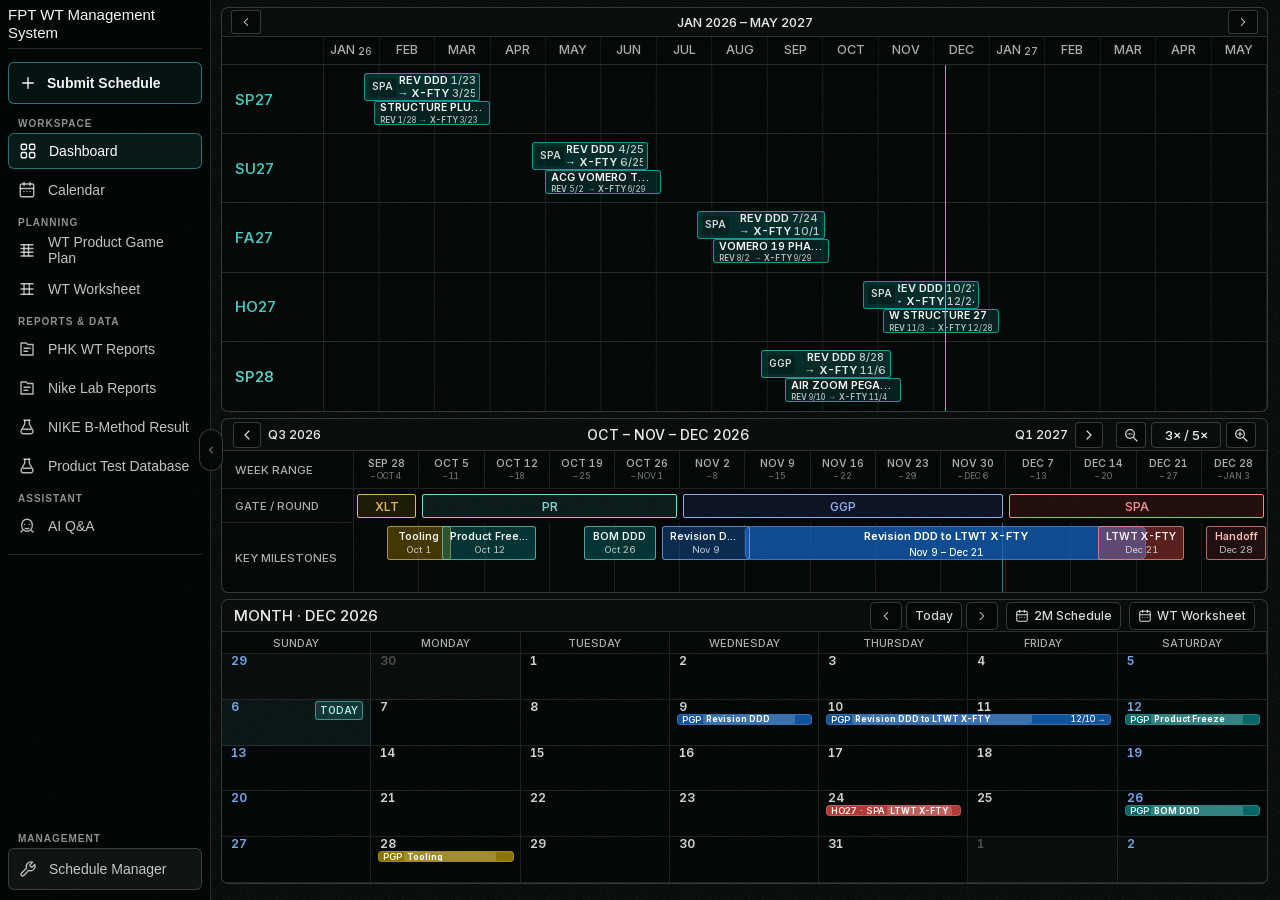
==== index.html @ 63879694 "Show model names in macro actual bars" ====
<!doctype html>
<html lang="en">
<head>
  <meta charset="utf-8">
  <meta name="viewport" content="width=device-width, initial-scale=1">
  <title>FPT WT Management System</title>
  <link rel="icon" href="data:,">
  <link rel="stylesheet" href="./wt-system.css?v=202607162345">
</head>
<body>
  <div
    id="wt-system-root"
    data-wt-system
    data-wt-standalone="true"
    data-wt-year="2026"
    data-wt-backend-mode="local"
    data-wt-ai-endpoint=""
    data-wt-copilot-url="https://taekwangcom.sharepoint.com/sites/T2RLDesignTest20260420/_layouts/15/chat.aspx?app=SharePointPages"
    data-wt-agent-source-path="/sites/T2RL2/SiteAssets/T2RL Data Agent Source.md"
    data-wt-tcms-events-url="./tcms-wt-events.json"
    data-wt-tcms-refresh-ms="60000"
  ></div>
  <script defer src="./wt-system.js?v=202607162345"></script>
</body>
</html>
---- wt-system.css ----
@font-face {
  font-family: "Helvetica Now Text";
  src:
    local("Helvetica Now Text"),
    local("HelveticaNowText");
  font-weight: 100 900;
  font-style: normal;
  font-display: swap;
}

@font-face {
  font-family: "T2RL Inter";
  src: url("./fonts/t2rl-inter-latin-100-900-normal.woff2") format("woff2");
  font-style: normal;
  font-weight: 100 900;
  font-display: swap;
}

/* Schedule command board: supplied 1672 x 941 visual reference */
@font-face {
  font-family: "Inter WT";
  src: url("./fonts/inter-variable.woff2") format("woff2");
  font-weight: 100 900;
  font-style: normal;
  font-display: swap;
}

.wt-app.is-dashboard {
  --wt-sidebar-width: clamp(208px, 16.5vw, 232px);
  grid-template-columns: var(--wt-sidebar-width) minmax(0, 1fr);
  background: #f7f8f8;
  font-family: "Inter WT", Inter, "Arimo WT", Arial, sans-serif;
}

.wt-app.is-dashboard.is-sidebar-collapsed {
  grid-template-columns: 0 minmax(0, 1fr);
}

.wt-app.is-dashboard .wt-main,
.wt-app.is-dashboard .wt-workspace {
  min-width: 0;
  min-height: 0;
  height: 100%;
  background: #f7f8f8;
  overflow: hidden;
}

.wt-command-sidebar {
  width: 244px;
  max-width: 244px;
  height: 100%;
  min-height: 0;
  display: grid;
  grid-template-rows: 62px minmax(0, 1fr) 54px;
  gap: 0;
  padding: 0 7px;
  border: 0;
  border-right: 1px solid #123f48;
  background: #003b46;
  color: #f7ffff;
  overflow: hidden;
}

.wt-command-brand {
  display: grid;
  grid-template-columns: 40px minmax(0, 1fr) 27px;
  gap: 9px;
  align-items: center;
  min-width: 0;
  padding: 8px 2px 7px 6px;
}

.wt-command-brand-mark {
  width: 38px;
  height: 40px;
  display: grid;
  place-items: center;
  border: 2px solid #eafafa;
  border-radius: 2px;
  color: #ffffff;
  font-size: 18px;
  font-weight: 700;
  line-height: 1;
}

.wt-command-brand-copy {
  min-width: 0;
  display: grid;
  gap: 4px;
}

.wt-command-brand-copy b {
  color: #ffffff;
  font-size: 15px;
  font-weight: 750;
  line-height: 1;
  white-space: nowrap;
}

.wt-command-brand-copy small {
  color: #f0fbfc;
  font-size: 10px;
  font-weight: 600;
  line-height: 1;
  white-space: nowrap;
}

.wt-command-brand button,
.wt-command-collapse,
.wt-command-nav button {
  border: 0;
  background: transparent;
  color: inherit;
}

.wt-command-brand button {
  width: 27px;
  height: 38px;
  display: grid;
  place-items: center;
  padding: 0;
}

.wt-command-brand button .wt-icon {
  width: 21px;
  height: 21px;
}

.wt-command-nav {
  min-height: 0;
  display: grid;
  align-content: start;
  gap: 3px;
  padding-top: 6px;
  overflow: hidden;
}

.wt-command-dashboard-link {
  height: 27px;
  display: grid;
  grid-template-columns: 22px 1fr;
  gap: 8px;
  align-items: center;
  padding: 0 13px;
  border-radius: 3px;
  text-align: left;
  font-size: 12px;
  font-weight: 650;
}

.wt-command-dashboard-link.active {
  background: #087d81;
  color: #ffffff;
}

.wt-command-dashboard-link .wt-icon {
  width: 19px;
  height: 19px;
}

.wt-command-nav-group {
  display: grid;
  gap: 1px;
}

.wt-command-nav-group > header {
  height: 26px;
  display: flex;
  align-items: center;
  justify-content: space-between;
  padding: 5px 12px 1px;
}

.wt-command-nav-group > header b {
  color: #ffffff;
  font-size: 10px;
  font-weight: 720;
  line-height: 1;
  letter-spacing: .02em;
}

.wt-command-nav-group > header .wt-icon {
  width: 13px;
  height: 13px;
}

.wt-command-tree {
  position: relative;
  display: grid;
  gap: 0;
  padding-left: 30px;
}

.wt-command-tree::before {
  content: "";
  position: absolute;
  top: 3px;
  bottom: 10px;
  left: 29px;
  border-left: 1px solid rgba(221, 247, 249, .72);
}

.wt-command-tree button {
  position: relative;
  height: 24px;
  display: flex;
  align-items: center;
  padding: 0 0 0 15px;
  color: #f0f8f8;
  text-align: left;
  font-size: 10.5px;
  line-height: 1;
}

.wt-command-tree button::before {
  content: "";
  position: absolute;
  left: 0;
  top: 50%;
  width: 10px;
  border-top: 1px solid rgba(221, 247, 249, .72);
}

.wt-command-tree button:hover,
.wt-command-tree button:focus-visible {
  color: #ffffff;
  background: rgba(255,255,255,.08);
  outline: none;
}

.wt-command-collapse {
  height: 54px;
  display: flex;
  align-items: center;
  gap: 10px;
  align-self: end;
  padding: 0 13px;
  border-top: 1px solid rgba(224,248,249,.55);
  color: #ffffff;
  font-size: 11px;
  text-align: left;
}

.wt-command-collapse .wt-icon {
  width: 16px;
  height: 16px;
}

.wt-app.is-dashboard .wt-dashboard.wt-command-dashboard,
#wt-system-root[data-wt-fit="viewport"] .wt-app.is-dashboard .wt-dashboard.wt-command-dashboard {
  position: relative;
  width: 100%;
  height: 100%;
  min-height: 0;
  display: grid;
  grid-template-rows: 40px 308px 24px 190px 26px minmax(0, 1fr);
  gap: 0;
  padding: 10px 12px 16px 10px;
  background: #f7f8f8;
  overflow: hidden;
}

.wt-command-topbar {
  min-width: 0;
  display: flex;
  align-items: center;
  justify-content: flex-end;
  gap: 8px;
  padding: 0 5px;
}

.wt-command-page-title {
  min-width: 212px;
  display: grid;
  gap: 5px;
}

.wt-command-page-title h1,
.wt-command-page-title span {
  margin: 0;
}

.wt-command-page-title h1 {
  color: #12242e;
  font-size: 22px;
  font-weight: 710;
  line-height: 1;
}

.wt-command-page-title span {
  color: #38444b;
  font-size: 11px;
  font-weight: 450;
}

.wt-command-top-actions {
  min-width: 0;
  display: flex;
  align-items: center;
  justify-content: flex-end;
  gap: 20px;
}

.wt-command-action,
.wt-command-icon-action,
.wt-command-program-select select {
  border: 0;
  background: #ffffff;
  color: #182a34;
  font-size: 11px;
  font-weight: 560;
}

.wt-command-program-select {
  position: relative;
}

.wt-command-program-select select {
  width: 120px;
  height: 36px;
  appearance: auto;
  padding: 0 11px;
  border: 1px solid #c4cbcf;
  border-radius: 4px;
}

.wt-command-action,
.wt-command-icon-action {
  height: 36px;
  display: inline-flex;
  align-items: center;
  justify-content: center;
  border: 1px solid #c4cbcf;
  border-radius: 4px;
}

.wt-command-action {
  min-width: 88px;
  gap: 7px;
  padding: 0 12px;
}

.wt-command-action.active {
  border-color: #087d81;
  background: #e2f4f3;
  color: #006d72;
}

.wt-command-icon-action {
  width: 42px;
  padding: 0;
}

.wt-command-action .wt-icon,
.wt-command-icon-action .wt-icon {
  width: 18px;
  height: 18px;
}

.wt-command-data-date {
  align-self: center;
  color: #2f3b41;
  font-size: 10px;
  font-weight: 500;
  white-space: nowrap;
}

.wt-command-panel {
  min-width: 0;
  min-height: 0;
  border: 1px solid #75838a;
  border-radius: 4px;
  background: #ffffff;
  overflow: hidden;
}

.wt-command-panel-head {
  height: 29px;
  display: grid;
  grid-template-columns: minmax(0, 1fr);
  align-items: center;
  border-bottom: 1px solid #d2d6d8;
}

.wt-command-panel h2 {
  margin: 0;
  color: #182b35;
  font-size: 13px;
  font-weight: 720;
  letter-spacing: 0;
}

.wt-command-panel-head h2 {
  padding-left: 14px;
  font-size: 12px;
  white-space: nowrap;
}

.wt-command-panel-head > b {
  justify-self: center;
  color: #25333a;
  font-size: 11px;
  font-weight: 560;
}

.wt-command-macro-nav {
  width: 100%;
  min-width: 0;
  display: grid;
  grid-template-columns: 28px minmax(0, 1fr) 28px;
  align-items: center;
  gap: 7px;
  padding: 0 7px;
}

.wt-command-macro-nav b {
  justify-self: center;
  color: #25333a;
  font-size: 10px;
  font-weight: 620;
  white-space: nowrap;
}

.wt-command-macro-nav button {
  width: 28px;
  height: 23px;
  display: grid;
  place-items: center;
  padding: 0;
  border: 1px solid #c4cbcf;
  border-radius: 3px;
  background: #ffffff;
  color: #20343d;
}

.wt-command-macro-nav button:hover,
.wt-command-macro-nav button:focus-visible {
  border-color: #0b8589;
  color: #00777b;
}

.wt-command-macro-nav .wt-icon {
  width: 14px;
  height: 14px;
}

.wt-command-year-months {
  height: 26px;
  display: grid;
  grid-template-columns: 102px repeat(var(--wt-command-month-count, 17), minmax(0, 1fr));
  border-bottom: 1px solid #cbd1d4;
}

.wt-command-year-months > * {
  min-width: 0;
  display: grid;
  place-items: center;
  border-right: 1px dotted #c9ced0;
}

.wt-command-year-months > *:last-child {
  border-right: 0;
}

.wt-command-year-months b {
  display: flex;
  height: 100%;
  align-items: center;
  justify-content: center;
  gap: 2px;
  color: #23323a;
  font-size: 8.5px;
  font-weight: 680;
  line-height: 1;
}

.wt-command-year-months b small {
  color: #758086;
  font-size: 6.5px;
  font-weight: 600;
  line-height: 1;
}

.wt-command-season-grid {
  position: relative;
  height: calc(100% - 55px);
}

.wt-command-season-row {
  height: calc(100% / var(--wt-command-season-count, 5));
  display: grid;
  grid-template-columns: 102px minmax(0, 1fr);
  border-bottom: 1px solid #d2d7d9;
}

.wt-command-season-row:last-of-type {
  border-bottom: 0;
}

.wt-command-season-label {
  display: grid;
  align-content: center;
  gap: 3px;
  padding: 0 12px;
  border: 0;
  border-right: 1px solid #cbd1d4;
  background: #ffffff;
  text-align: left;
}

.wt-command-season-label b {
  font-size: 12px;
  font-weight: 720;
  line-height: 1;
}

.wt-command-season-label small {
  font-size: 9px;
  font-weight: 480;
  line-height: 1;
}

.wt-season-green .wt-command-season-label { color: #34752f; }
.wt-season-teal .wt-command-season-label { color: #008387; }
.wt-season-orange .wt-command-season-label { color: #c36515; }
.wt-season-coral .wt-command-season-label { color: #cb342f; }
.wt-season-purple .wt-command-season-label { color: #744099; }

.wt-command-season-track {
  position: relative;
  min-width: 0;
  background-image: linear-gradient(to right, transparent calc(100% - 1px), #e1e4e6 calc(100% - 1px));
  background-size: calc(100% / var(--wt-command-month-count, 17)) 100%;
}

.wt-command-season-plan-bar,
.wt-command-season-actual-bar {
  position: absolute;
  left: var(--start);
  width: max(22px, calc(var(--end) - var(--start)));
  min-width: 0;
  margin: 0;
  border-radius: 3px;
  overflow: hidden;
  white-space: nowrap;
}

.wt-command-season-plan-bar {
  top: 3px;
  height: 16px;
  display: grid;
  grid-template-columns: auto minmax(0, 1fr) auto minmax(0, 1fr);
  align-items: center;
  gap: 3px;
  padding: 0 5px;
  border: 1px solid rgba(39, 66, 72, .18);
  color: #28353b;
  text-align: center;
}

.wt-season-green .wt-command-season-plan-bar { background: #cbddc5; }
.wt-season-teal .wt-command-season-plan-bar { background: #bfdfdb; }
.wt-season-orange .wt-command-season-plan-bar { background: #fcdbb9; }
.wt-season-coral .wt-command-season-plan-bar { background: #f6c5c5; }
.wt-season-purple .wt-command-season-plan-bar { background: #dac7e4; }

.wt-command-season-plan-bar span {
  min-width: 0;
  display: flex;
  align-items: center;
  gap: 3px;
  overflow: hidden;
}

.wt-command-season-plan-bar span:last-child {
  justify-content: flex-end;
}

.wt-command-season-plan-bar b,
.wt-command-season-plan-bar small,
.wt-command-season-plan-bar i {
  flex: 0 0 auto;
  font-size: 7.5px;
  font-style: normal;
  line-height: 1;
}

.wt-command-season-plan-bar b {
  overflow: hidden;
  font-weight: 760;
  text-overflow: ellipsis;
}

.wt-command-bar-gate {
  flex: 0 0 auto;
  min-width: 23px;
  height: 12px;
  display: grid;
  place-items: center;
  padding: 0 3px;
  border-radius: 2px;
  background: rgba(17, 51, 59, .16);
  color: #17363e;
  font-size: 7px;
  font-weight: 800;
  line-height: 1;
}

.wt-command-season-plan-bar small {
  color: rgba(22, 46, 52, .72);
  font-weight: 600;
}

.wt-command-season-actual-bar {
  top: 22px;
  height: 16px;
  display: flex;
  align-items: center;
  gap: 4px;
  padding: 0 5px;
  border: 1px solid #4464d8;
  background: #eef1ff;
  color: #263d92;
  text-align: left;
}

.wt-command-season-actual-bar b,
.wt-command-season-actual-bar span,
.wt-command-season-actual-bar small {
  min-width: 0;
  font-size: 7.5px;
  line-height: 1;
}

.wt-command-season-actual-bar b,
.wt-command-season-actual-bar small {
  flex: 0 0 auto;
  font-weight: 760;
}

.wt-command-season-actual-bar span {
  flex: 1 1 auto;
  overflow: hidden;
  font-weight: 650;
  text-overflow: ellipsis;
}

.wt-command-season-empty {
  margin: 0;
  padding: 22px 16px;
  color: #69777d;
  font-size: 11px;
}

.wt-command-year-today {
  position: absolute;
  inset: 0 0 0 102px;
  z-index: 4;
  pointer-events: none;
}

.wt-command-year-today::after {
  content: "";
  position: absolute;
  top: 0;
  bottom: 0;
  left: var(--point);
  width: 1px;
  background: #13aeb6;
}

.wt-command-today-gap {
  position: relative;
  margin-left: 102px;
  pointer-events: none;
}

.wt-command-today-gap span {
  position: absolute;
  top: 3px;
  left: var(--point);
  z-index: 5;
  min-width: 44px;
  height: 19px;
  display: grid;
  place-items: center;
  padding: 0 6px;
  border: 1px solid #7fd5da;
  border-radius: 3px;
  background: #bdeff0;
  color: #087c82;
  font-size: 9px;
  font-weight: 650;
  transform: translateX(-50%);
}

.wt-command-today-gap.is-master-gap span {
  top: 4px;
}

.wt-command-master-head {
  height: 36px;
  display: grid;
  grid-template-columns: 140px minmax(250px, 1fr) 140px 164px;
  align-items: center;
  gap: 8px;
  padding: 0 15px;
  border-bottom: 1px solid #cbd1d4;
}

.wt-command-master-head h2 {
  font-size: 16px;
}

.wt-command-master-head > b {
  justify-self: center;
  font-size: 12px;
  font-weight: 650;
}

.wt-command-quarter-nav {
  display: flex;
  align-items: center;
  gap: 9px;
  color: #2b3a42;
  font-size: 10px;
  font-weight: 560;
}

.wt-command-quarter-nav.is-next {
  justify-content: flex-end;
}

.wt-command-quarter-nav button,
.wt-command-zoom button {
  width: 31px;
  height: 28px;
  display: grid;
  place-items: center;
  padding: 0;
  border: 1px solid #bfc7cb;
  border-radius: 4px;
  background: #ffffff;
  color: #1f3139;
}

.wt-command-quarter-nav .wt-icon,
.wt-command-zoom .wt-icon {
  width: 17px;
  height: 17px;
}

.wt-command-zoom {
  display: grid;
  grid-template-columns: 34px 78px 34px;
  gap: 6px;
  justify-content: end;
}

.wt-command-zoom button {
  width: 34px;
}

.wt-command-zoom output {
  height: 28px;
  display: grid;
  place-items: center;
  border: 1px solid #bfc7cb;
  border-radius: 4px;
  color: #26373e;
  font-size: 12px;
  font-weight: 550;
}

.wt-command-master-grid {
  height: calc(100% - 36px);
  display: grid;
  grid-template-columns: 132px repeat(var(--weeks), minmax(0, 1fr));
  grid-template-rows: 36px 34px minmax(0, 1fr);
}

.wt-command-master-label {
  z-index: 2;
  display: flex;
  align-items: center;
  padding-left: 13px;
  border-right: 1px solid #cbd1d4;
  border-bottom: 1px solid #cbd1d4;
  background: #ffffff;
  color: #29383f;
  font-size: 9.5px;
  font-weight: 560;
}

.wt-command-master-label.is-week { grid-column: 1; grid-row: 1; }
.wt-command-master-label.is-gate { grid-column: 1; grid-row: 2; }
.wt-command-master-label.is-milestone { grid-column: 1; grid-row: 3; border-bottom: 0; }

.wt-command-week-label {
  grid-row: 1;
  border: 0;
  border-right: 1px solid #d6dbdd;
  border-bottom: 1px solid #cbd1d4;
  background: #ffffff;
  color: #2a3a42;
  font-size: 9px;
  font-weight: 560;
}

.wt-command-gate-band {
  grid-row: 2;
  align-self: center;
  height: 22px;
  display: grid;
  place-items: center;
  margin: 0 3px;
  border: 1px solid currentColor;
  border-radius: 2px;
  font-size: 10px;
  font-weight: 680;
}

.wt-command-gate-band.is-xlt { color: #a26d00; background: #fff6d7; }
.wt-command-gate-band.is-pr { color: #087e7c; background: #def4f1; }
.wt-command-gate-band.is-ggp { color: #1f5cbd; background: #dfe9fb; }
.wt-command-gate-band.is-spa { color: #d93832; background: #ffe1df; }

.wt-command-milestone-track {
  position: relative;
  grid-row: 3;
  min-width: 0;
  display: grid;
  grid-template-columns: repeat(var(--weeks), minmax(0, 1fr));
  align-items: start;
  overflow: hidden;
}

.wt-command-master-rule {
  grid-row: 1;
  height: 100%;
  border-right: 1px solid #d8dcde;
}

.wt-command-master-event {
  position: absolute;
  top: 6px;
  left: var(--visual-left);
  z-index: 2;
  width: var(--visual-width);
  min-width: 0;
  height: 40px;
  display: grid;
  align-content: center;
  gap: 3px;
  margin: 0;
  padding: 0 5px;
  border: 1px solid transparent;
  border-radius: 4px;
  color: #ffffff;
  text-align: center;
  overflow: hidden;
}

.wt-command-master-event b,
.wt-command-master-event small {
  min-width: 0;
  overflow: hidden;
  text-overflow: ellipsis;
  white-space: nowrap;
}

.wt-command-master-event b { font-size: 9px; font-weight: 620; }
.wt-command-master-event small { font-size: 8px; font-weight: 450; }
.wt-command-master-event.is-gold { background: #b99700; }
.wt-command-master-event.is-teal { background: #078b89; }
.wt-command-master-event.is-blue { background: #1667c4; }
.wt-command-master-event.is-red { background: #e24943; }
.wt-command-master-event.is-red-outline { border-color: #df4e48; background: #ffffff; color: #d23c37; }
.wt-command-master-event.is-flow { border-radius: 6px; }

.wt-command-master-event.is-point {
  z-index: 3;
  width: 74px;
  min-width: 74px;
  padding: 0 2px 0 13px;
  border: 0;
  background: transparent;
  color: #25363e;
  text-align: left;
  overflow: visible;
}

.wt-command-master-event.is-point::before {
  content: "";
  position: absolute;
  top: 16px;
  left: 2px;
  width: 8px;
  height: 8px;
  border: 1px solid rgba(24, 45, 54, .22);
  border-radius: 2px;
  background: #53616a;
}

.wt-command-master-event.is-point.is-label-before {
  left: auto;
  right: calc(100% - var(--visual-left));
  padding: 0 13px 0 2px;
  text-align: right;
}

.wt-command-master-event.is-point.is-label-before::before {
  right: 2px;
  left: auto;
}

.wt-command-master-event.is-point.is-gold::before { background: #b99700; }
.wt-command-master-event.is-point.is-teal::before { background: #078b89; }
.wt-command-master-event.is-point.is-blue::before { background: #1667c4; }
.wt-command-master-event.is-point.is-red::before { background: #e24943; }
.wt-command-master-event.is-point.is-red-outline::before { border-color: #df4e48; background: #ffffff; }
.wt-command-master-event.is-point b { font-size: 8px; font-weight: 650; }
.wt-command-master-event.is-point small { color: #66747a; font-size: 7.5px; }

.wt-command-master-event.is-point.is-label-before.is-red b,
.wt-command-master-event.is-point.is-label-before.is-red small {
  justify-self: end;
  padding: 0 2px;
  border-radius: 1px;
  background: rgba(255, 255, 255, .9);
}

.wt-command-actual-event {
  position: absolute;
  bottom: calc(1px + (var(--actual-row) * 16px));
  left: var(--visual-left);
  z-index: 4;
  width: 82px;
  height: 15px;
  display: flex;
  align-items: center;
  justify-content: flex-start;
  gap: 3px;
  padding: 0 2px 0 12px;
  border: 0;
  background: transparent;
  color: #344db6;
  overflow: visible;
  text-align: left;
}

.wt-command-actual-event::before {
  content: "";
  position: absolute;
  top: 4px;
  left: 2px;
  width: 7px;
  height: 7px;
  border: 1px solid #394fc1;
  border-radius: 2px;
  background: #5a6fe2;
}

.wt-command-actual-event.is-label-before {
  left: auto;
  right: calc(100% - var(--visual-left));
  justify-content: flex-end;
  padding: 0 12px 0 2px;
  text-align: right;
}

.wt-command-actual-event.is-label-before::before {
  right: 2px;
  left: auto;
}

.wt-command-actual-event b,
.wt-command-actual-event small {
  overflow: hidden;
  font-size: 7px;
  white-space: nowrap;
  text-overflow: ellipsis;
}

.wt-command-actual-event b { max-width: 53px; }
.wt-command-actual-event small { flex: 0 0 auto; color: #6671a8; }

.wt-command-month {
  display: grid;
  grid-template-rows: 32px minmax(0, 1fr);
}

.wt-command-month > header {
  display: flex;
  align-items: center;
  padding: 0 13px;
  border-bottom: 1px solid #cbd1d4;
}

.wt-command-month > header h2 {
  font-size: 13px;
}

.wt-command-month-grid {
  min-height: 0;
  display: grid;
  grid-template-columns: repeat(7, minmax(0, 1fr));
  grid-template-rows: 27px repeat(var(--month-weeks), minmax(0, 1fr));
  isolation: isolate;
}

.wt-command-weekday {
  grid-row: 1;
  display: grid;
  place-items: center;
  border-right: 1px solid #cfd4d6;
  border-bottom: 1px solid #cbd1d4;
  color: #2a383f;
  font-size: 8.5px;
  font-weight: 560;
}

.wt-command-month-cell {
  position: relative;
  z-index: 1;
  display: block;
  min-width: 0;
  min-height: 0;
  padding: 8px 10px;
  border: 0;
  border-right: 1px solid #d2d7d9;
  border-bottom: 1px solid #d2d7d9;
  background: #ffffff;
  color: #24343c;
  text-align: left;
}

.wt-command-month-cell:nth-of-type(7n) {
  border-right: 0;
}

.wt-command-month-cell span {
  font-size: 11px;
  font-weight: 620;
}

.wt-command-month-cell.is-weekend span {
  color: #175caf;
}

.wt-command-month-cell.is-outside {
  color: #aab1b5;
  background: #fbfcfc;
}

.wt-command-month-cell.is-outside span {
  color: #9da5a9;
}

.wt-command-month-cell.is-today {
  background: #eaf8f8;
}

.wt-command-month-cell small {
  position: absolute;
  right: 10px;
  top: 7px;
  min-width: 43px;
  height: 20px;
  display: grid;
  place-items: center;
  border: 1px solid #8adadd;
  border-radius: 3px;
  background: #c7f2f2;
  color: #00838a;
  font-size: 8px;
  font-weight: 650;
}

.wt-command-month-event {
  position: relative;
  z-index: 3;
  align-self: start;
  min-width: 0;
  height: 25px;
  display: grid;
  grid-template-columns: minmax(0, 1fr) auto auto auto;
  gap: 4px;
  align-items: center;
  margin: calc(20px + (var(--lane) * 27px)) 8px 0;
  padding: 0 8px;
  border: 1px solid transparent;
  border-radius: 4px;
  color: #ffffff;
  text-align: left;
  overflow: hidden;
}

.wt-command-month-event b,
.wt-command-month-event em,
.wt-command-month-event small {
  overflow: hidden;
  text-overflow: ellipsis;
  white-space: nowrap;
}

.wt-command-month-event b { font-size: 9px; font-weight: 540; }
.wt-command-month-event em {
  max-width: 96px;
  padding: 1px 3px;
  border-radius: 2px;
  background: rgba(255, 255, 255, .18);
  font-size: 8px;
  font-style: normal;
  font-weight: 680;
  line-height: 1.15;
}
.wt-command-month-event:not(.is-single-day) em { max-width: 180px; }
.wt-command-month-event small { font-size: 8px; font-weight: 450; }
.wt-command-month-event > span { font-size: 16px; line-height: 1; }
.wt-command-month-event.is-single-day small { display: none; }
.wt-command-month-event.is-blue { background: #1469c7; }
.wt-command-month-event.is-teal { background: #078b89; }
.wt-command-month-event.is-gold { background: #b99700; }
.wt-command-month-event.is-red { background: #e24943; }
.wt-command-month-event.is-actual { background: #536df0; }

.wt-command-topbar button:active,
.wt-command-sidebar button:active,
.wt-command-panel button:active {
  transform: none;
}

@media (max-width: 1450px) {
  .wt-app.is-dashboard { --wt-sidebar-width: clamp(208px, 16.5vw, 232px); }
  .wt-command-sidebar { width: 232px; max-width: 232px; }
  .wt-command-top-actions { gap: 7px; }
  .wt-command-data-date { display: none; }
  .wt-command-master-head { grid-template-columns: 120px minmax(220px,1fr) 120px 164px; }
}

@media (max-height: 820px) {
  .wt-command-sidebar { grid-template-rows: 56px minmax(0,1fr) 42px; }
  .wt-command-nav { gap: 1px; }
  .wt-command-nav-group > header { height: 21px; }
  .wt-command-tree button { height: 19px; }
  .wt-app.is-dashboard .wt-dashboard.wt-command-dashboard,
  #wt-system-root[data-wt-fit="viewport"] .wt-app.is-dashboard .wt-dashboard.wt-command-dashboard {
    grid-template-rows: 36px 285px 18px 165px 18px minmax(0,1fr);
    padding-top: 7px;
  }
}

@font-face {
  font-family: "Helvetica Now Display";
  src:
    local("Helvetica Now Display"),
    local("HelveticaNowDisplay"),
    local("HelveticaNowDisplayMedium");
  font-weight: 100 900;
  font-style: normal;
  font-display: swap;
}

@font-face {
  font-family: "Arimo WT";
  src: url("./fonts/arimo-latin-400-normal.woff2") format("woff2");
  font-weight: 400;
  font-style: normal;
  font-display: swap;
  unicode-range: U+0000-00FF,U+0131,U+0152-0153,U+02BB-02BC,U+02C6,U+02DA,U+02DC,U+0304,U+0308,U+0329,U+2000-206F,U+20AC,U+2122,U+2191,U+2193,U+2212,U+2215,U+FEFF,U+FFFD;
}

@font-face {
  font-family: "Arimo WT";
  src: url("./fonts/arimo-latin-500-normal.woff2") format("woff2");
  font-weight: 500;
  font-style: normal;
  font-display: swap;
  unicode-range: U+0000-00FF,U+0131,U+0152-0153,U+02BB-02BC,U+02C6,U+02DA,U+02DC,U+0304,U+0308,U+0329,U+2000-206F,U+20AC,U+2122,U+2191,U+2193,U+2212,U+2215,U+FEFF,U+FFFD;
}

@font-face {
  font-family: "Arimo WT";
  src: url("./fonts/arimo-latin-600-normal.woff2") format("woff2");
  font-weight: 600;
  font-style: normal;
  font-display: swap;
  unicode-range: U+0000-00FF,U+0131,U+0152-0153,U+02BB-02BC,U+02C6,U+02DA,U+02DC,U+0304,U+0308,U+0329,U+2000-206F,U+20AC,U+2122,U+2191,U+2193,U+2212,U+2215,U+FEFF,U+FFFD;
}

@font-face {
  font-family: "Arimo WT";
  src: url("./fonts/arimo-latin-700-normal.woff2") format("woff2");
  font-weight: 700;
  font-style: normal;
  font-display: swap;
  unicode-range: U+0000-00FF,U+0131,U+0152-0153,U+02BB-02BC,U+02C6,U+02DA,U+02DC,U+0304,U+0308,U+0329,U+2000-206F,U+20AC,U+2122,U+2191,U+2193,U+2212,U+2215,U+FEFF,U+FFFD;
}

#wt-system-root,
.wt-root {
  --canvas: #f4f5f3;
  --surface: #ffffff;
  --panel: #eceeed;
  --panel-strong: #dde1df;
  --ink: #151716;
  --muted: #66706c;
  --line: #cfd5d2;
  --line-strong: #222826;
  --teal: #21aeb0;
  --teal-dark: #087b80;
  --orange: #d98b16;
  --blue: #416a9b;
  --green: #5f8757;
  --red: #b86b5b;
  --font-text: "Helvetica Now Text", "Helvetica Neue", Helvetica, "Arimo WT", Arial, "Apple SD Gothic Neo", sans-serif;
  --font-display: "Helvetica Now Display", "Helvetica Now Text", "Helvetica Neue", Helvetica, "Arimo WT", Arial, "Apple SD Gothic Neo", sans-serif;
  min-height: 100dvh;
  color: var(--ink);
  font-family: var(--font-text);
  font-variant-numeric: tabular-nums;
}

#wt-system-root *,
.wt-root * {
  box-sizing: border-box;
}

body:has(#wt-system-root[data-wt-standalone="true"]) {
  margin: 0;
  background: var(--canvas);
  overflow: hidden;
}

button,
input,
select,
textarea {
  font: inherit;
}

button {
  cursor: pointer;
}

button:active {
  transform: translateY(1px);
}

button:focus-visible,
input:focus-visible,
select:focus-visible,
textarea:focus-visible {
  outline: 3px solid rgba(33, 174, 176, .34);
  outline-offset: 2px;
}

.wt-icon {
  width: 18px;
  height: 18px;
  display: block;
  flex: 0 0 auto;
  stroke-width: 1.8;
}

.wt-app {
  position: relative;
  width: 100vw;
  min-width: 0;
  height: 100dvh;
  min-height: 0;
  display: grid;
  grid-template-columns: var(--wt-sidebar-width, 256px) minmax(0, 1fr);
  background: var(--canvas);
  overflow: hidden;
}

.wt-sidebar {
  display: grid;
  grid-template-rows: auto auto minmax(0, 1fr) auto;
  gap: 14px;
  min-height: 0;
  padding: 24px 18px 18px;
  background: #1c211f;
  color: #f8faf8;
  border-right: 1px solid #303735;
}

.wt-brand {
  display: grid;
  grid-template-columns: 1fr;
  gap: 0;
  align-items: center;
  min-height: 54px;
}

.wt-brand b,
.wt-brand small {
  display: block;
}

.wt-brand b {
  font-family: var(--font-display);
  font-size: 20px;
  line-height: 1.12;
  letter-spacing: .02em;
}

.wt-brand small {
  margin-top: 4px;
  color: #a9b2ae;
  font-size: 12px;
  text-transform: uppercase;
}

.wt-sidebar-create {
  min-height: 46px;
  display: grid;
  grid-template-columns: 22px minmax(0, 1fr);
  gap: 10px;
  align-items: center;
  margin: 14px 0 2px;
  border: 1px solid rgba(255,255,255,.32);
  border-radius: 6px;
  background: rgba(255,255,255,.14);
  color: #ffffff;
  padding: 0 12px;
  text-align: left;
  font-size: 15px;
  font-weight: 800;
  cursor: pointer;
}

.wt-sidebar-create .wt-icon {
  width: 20px;
  height: 20px;
}

.wt-primary-nav {
  display: grid;
  gap: 12px;
  align-content: start;
  padding: 8px 0 10px;
  border-top: 1px solid rgba(255,255,255,.10);
  border-bottom: 1px solid rgba(255,255,255,.10);
}

.wt-nav-group {
  min-width: 0;
  display: grid;
  gap: 4px;
}

.wt-nav-group-title {
  margin: 0;
  padding: 0 10px 2px;
  color: rgba(255,255,255,.62);
  font-size: 11px;
  font-weight: 800;
  line-height: 1;
  letter-spacing: .08em;
  text-transform: uppercase;
}

.wt-primary-nav-main {
  align-self: start;
}

.wt-sidebar-bottom-nav {
  align-self: end;
  padding: 10px 0 0;
  border-bottom: 0;
}

.wt-sidebar-bottom-nav button {
  height: 48px;
  border: 1px solid rgba(255,255,255,.18);
  background: rgba(255,255,255,.06);
}

.wt-primary-nav button,
.wt-primary-nav a {
  height: 44px;
  display: grid;
  grid-template-columns: 22px 1fr;
  gap: 10px;
  align-items: center;
  border: 0;
  background: transparent;
  color: #cfd7d4;
  text-align: left;
  text-decoration: none;
  font-size: 17px;
  cursor: pointer;
}

.wt-primary-nav button i,
.wt-primary-nav a i {
  width: 10px;
  height: 10px;
  margin-left: 4px;
  border: 1px solid currentColor;
}

.wt-primary-nav button .wt-icon,
.wt-primary-nav a .wt-icon {
  width: 21px;
  height: 21px;
}

.wt-primary-nav button.active,
.wt-primary-nav a.active {
  background: rgba(255,255,255,.08);
  color: #fff;
}

.wt-primary-nav button.active i,
.wt-primary-nav a.active i {
  background: var(--teal);
  border-color: var(--teal);
}

.wt-side-card,
.wt-mini-month,
.wt-side-status {
  border: 1px solid rgba(255,255,255,.10);
  background: rgba(255,255,255,.06);
}

.wt-side-date {
  min-height: 86px;
  display: flex;
  align-items: center;
  justify-content: space-between;
  gap: 12px;
  padding: 14px;
}

.wt-side-date small,
.wt-side-status span,
.wt-toolbar small,
.wt-filter-group small,
.wt-dashboard-hero small,
.wt-plan-map header small,
.wt-library-main header small {
  color: var(--muted);
  font-size: 12px;
  line-height: 1;
  letter-spacing: .08em;
  text-transform: uppercase;
}

.wt-side-date small,
.wt-side-date b {
  display: block;
}

.wt-side-date b {
  margin-top: 6px;
  color: #fff;
  font-size: 22px;
  line-height: 1;
}

.wt-side-date span {
  color: #fff;
  font-size: 22px;
}

.wt-mini-month {
  padding: 14px;
}

.wt-mini-month header {
  display: flex;
  justify-content: space-between;
  align-items: center;
  color: #fff;
}

.wt-mini-month header span {
  color: #9da7a3;
  font-size: 12px;
}

.wt-mini-month header b {
  font-size: 18px;
  letter-spacing: .08em;
}

.wt-mini-week,
.wt-mini-days {
  display: grid;
  grid-template-columns: repeat(7, minmax(0, 1fr));
}

.wt-mini-week {
  margin-top: 14px;
  color: #8c9692;
  font-size: 11px;
  text-align: center;
}

.wt-mini-days {
  gap: 4px;
  margin-top: 8px;
}

.wt-mini-days button,
.wt-mini-days span {
  width: 100%;
  aspect-ratio: 1;
  display: grid;
  place-items: center;
  border: 0;
  background: transparent;
  color: #d9dfdc;
  font-size: 12px;
}

.wt-mini-days button.has-event {
  background: rgba(255,255,255,.09);
}

.wt-mini-days button.active {
  background: var(--teal);
  color: #fff;
}

.wt-create,
.wt-projector,
.wt-toolbar-create,
.wt-edit-form .primary {
  border: 0;
  background: var(--teal);
  color: #fff;
  font-weight: 700;
}

.wt-create {
  height: 48px;
  display: flex;
  align-items: center;
  justify-content: center;
  gap: 10px;
  font-size: 16px;
}

.wt-create span {
  position: relative;
  width: 17px;
  height: 17px;
  border: 1px solid currentColor;
  border-radius: 50%;
}

.wt-create span::before,
.wt-create span::after {
  content: "";
  position: absolute;
  left: 4px;
  right: 4px;
  top: 7px;
  height: 1px;
  background: currentColor;
}

.wt-create span::after {
  transform: rotate(90deg);
}

.wt-side-status {
  display: grid;
  grid-template-columns: repeat(3, minmax(0, 1fr));
  align-items: stretch;
}

.wt-side-status p {
  min-width: 0;
  margin: 0;
  padding: 12px 8px;
  border-left: 1px solid rgba(255,255,255,.08);
}

.wt-side-status p:first-child {
  border-left: 0;
}

.wt-side-status b,
.wt-side-status span {
  display: block;
}

.wt-side-status b {
  color: #fff;
  font-size: 24px;
  line-height: 1;
}

.wt-side-status span {
  margin-top: 5px;
  color: #a5afab;
  font-size: 11px;
}

.wt-projector {
  height: 44px;
  background: #303735;
  color: #e7ecea;
  font-size: 15px;
}

.wt-main {
  min-width: 0;
  min-height: 0;
  display: grid;
  grid-template-rows: 74px minmax(0, 1fr);
}

.wt-toolbar {
  display: grid;
  grid-template-columns: minmax(0, 1fr) auto auto;
  gap: 18px;
  align-items: center;
  padding: 14px 24px;
  border-bottom: 1px solid var(--line);
  background: var(--surface);
}

.wt-title-block h1 {
  font-family: var(--font-display);
  margin: 4px 0 0;
  font-size: 30px;
  line-height: 1;
}

.wt-toolbar-metrics {
  display: flex;
  align-items: center;
  gap: 8px;
}

.wt-toolbar-metrics span {
  min-height: 38px;
  display: inline-flex;
  align-items: center;
  gap: 6px;
  padding: 0 12px;
  border: 1px solid var(--line);
  background: var(--panel);
  color: var(--muted);
  font-size: 14px;
}

.wt-toolbar-metrics b {
  color: var(--ink);
  font-size: 18px;
}

.wt-toolbar-create {
  height: 38px;
  padding: 0 18px;
  font-size: 15px;
}

.wt-workspace {
  min-height: 0;
  overflow: hidden;
}

.wt-calendar-page,
.wt-dashboard,
.wt-creation,
.wt-game-plan-page,
.wt-manager-page,
.wt-lab,
.wt-ai-page,
.wt-libraries,
.wt-editor-layout {
  min-height: 0;
  height: 100%;
  padding: 18px;
}

.wt-calendar-page,
.wt-dashboard,
.wt-manager-page {
  display: grid;
  gap: 14px;
}

.wt-calendar-page {
  grid-template-rows: auto minmax(0, 1fr);
}

.wt-manager-page {
  grid-template-rows: auto auto auto minmax(0, 1fr);
  overflow: hidden;
}

.wt-manager-head {
  min-height: 62px;
  display: flex;
  align-items: center;
  justify-content: space-between;
  gap: 16px;
  padding: 14px 16px;
  border: 1px solid var(--line);
  background: var(--surface);
}

.wt-manager-head small {
  display: block;
  color: var(--muted);
  font-size: 11px;
  font-weight: 900;
  letter-spacing: .08em;
  text-transform: uppercase;
}

.wt-manager-head h2 {
  margin: 2px 0 0;
  font-family: var(--font-display);
  font-size: 26px;
  line-height: 1;
}

.wt-manager-head-actions {
  display: flex;
  align-items: center;
  gap: 12px;
}

.wt-manager-user {
  min-width: 0;
  display: inline-flex;
  align-items: center;
  gap: 7px;
  color: var(--muted);
  font-size: 12px;
}

.wt-manager-user .wt-icon {
  width: 16px;
  height: 16px;
}

.wt-manager-user b {
  max-width: 220px;
  overflow: hidden;
  color: var(--ink);
  text-overflow: ellipsis;
  white-space: nowrap;
}

.wt-manager-tabs {
  min-height: 48px;
  display: flex;
  align-items: stretch;
  gap: 0;
  border: 1px solid var(--line);
  background: #fff;
  padding: 0 14px;
}

.wt-manager-tabs button {
  min-width: 150px;
  min-height: 46px;
  display: inline-flex;
  align-items: center;
  justify-content: center;
  gap: 9px;
  border: 0;
  border-bottom: 3px solid transparent;
  background: transparent;
  color: var(--muted);
  padding: 0 14px;
  font-size: 13px;
  font-weight: 800;
  cursor: pointer;
}

.wt-manager-tabs button b {
  min-width: 24px;
  height: 22px;
  display: inline-grid;
  place-items: center;
  border-radius: 999px;
  background: #eef1ef;
  color: #45504a;
  padding: 0 7px;
  font-size: 11px;
}

.wt-manager-tabs button.active {
  border-bottom-color: #0a5961;
  color: #073f47;
}

.wt-manager-tabs button.active b {
  background: #073f47;
  color: #fff;
}

.wt-tcms-count {
  min-width: 116px;
  display: grid;
  justify-items: end;
  gap: 2px;
  color: var(--ink);
}

.wt-tcms-count small {
  color: var(--muted);
  font-size: 11px;
  font-weight: 900;
  letter-spacing: .06em;
  text-transform: uppercase;
}

.wt-tcms-count b {
  font-family: var(--font-display);
  font-size: 28px;
  line-height: 1;
}

.wt-tcms-count span {
  color: var(--muted);
  font-size: 11px;
  font-weight: 800;
}

.wt-manager-create,
.wt-manager-empty button {
  min-height: 38px;
  display: inline-flex;
  align-items: center;
  gap: 8px;
  border: 1px solid #1f5b61;
  border-radius: 6px;
  background: #073f47;
  color: #fff;
  padding: 0 14px;
  font-size: 13px;
  font-weight: 850;
  cursor: pointer;
}

.wt-manager-create .wt-icon,
.wt-manager-empty button .wt-icon {
  width: 16px;
  height: 16px;
}

.wt-manager-message {
  min-height: 30px;
}

.wt-manager-message:empty {
  min-height: 0;
  padding: 0;
  border: 0;
}

.wt-manager-projects {
  min-height: 0;
  display: grid;
  gap: 12px;
  align-content: start;
  grid-auto-rows: max-content;
  overflow: auto;
}

.wt-manager-project-row {
  min-height: 252px;
  display: grid;
  grid-template-columns: minmax(400px, .36fr) minmax(0, 1fr);
  border: 1px solid var(--line);
  background: var(--surface);
}

.wt-manager-project-info {
  min-width: 0;
  display: grid;
  grid-template-rows: repeat(7, auto);
  gap: 8px;
  padding: 16px;
  border-right: 1px solid var(--line);
}

.wt-manager-approval-line {
  min-width: 0;
  display: flex;
  align-items: center;
  justify-content: space-between;
  gap: 10px;
}

.wt-manager-approval-line > small {
  overflow: hidden;
  color: var(--muted);
  font-size: 11px;
  font-weight: 750;
  text-overflow: ellipsis;
  white-space: nowrap;
}

.wt-approval-status {
  min-height: 25px;
  display: inline-flex;
  align-items: center;
  border: 1px solid #d9b25c;
  border-radius: 999px;
  background: #fff7e4;
  color: #6e4608;
  padding: 0 10px;
  font-size: 11px;
  font-weight: 900;
  letter-spacing: 0;
  white-space: nowrap;
}

.wt-approval-status.is-approved {
  border-color: #9bc6b0;
  background: #eef8f2;
  color: #215b3c;
}

.wt-approval-status.is-returned {
  border-color: #d6a39c;
  background: #fff1ee;
  color: #7d2d25;
}

.wt-approval-status.is-withdrawn {
  border-color: #c8ceca;
  background: #f2f4f3;
  color: #5d6862;
}

.wt-manager-project-topline {
  min-width: 0;
  display: flex;
  align-items: center;
  gap: 8px;
  justify-content: space-between;
}

.wt-manager-project-topline time {
  color: var(--muted);
  font-size: 13px;
  font-weight: 850;
}

.wt-manager-project-info h3 {
  min-width: 0;
  margin: 0;
  color: var(--ink);
  font-family: var(--font-display);
  font-size: 28px;
  line-height: 1.1;
  overflow-wrap: anywhere;
}

.wt-manager-project-owner {
  min-width: 0;
  margin: 0;
  display: flex;
  align-items: baseline;
  gap: 8px;
  color: var(--muted);
  line-height: 1.2;
}

.wt-manager-project-owner span {
  flex: 0 0 auto;
  font-size: 11px;
  font-weight: 900;
  letter-spacing: .04em;
  text-transform: uppercase;
}

.wt-manager-project-owner strong {
  min-width: 0;
  overflow: hidden;
  color: #0a5961;
  font-size: 17px;
  font-weight: 850;
  text-overflow: ellipsis;
  white-space: nowrap;
}

.wt-manager-project-info > b {
  color: #0a5961;
  font-size: 15px;
  line-height: 1.25;
}

.wt-manager-meta-grid {
  min-width: 0;
  display: grid;
  grid-template-columns: repeat(2, minmax(0, 1fr));
  gap: 8px;
  align-content: start;
}

.wt-manager-meta-grid span {
  min-width: 0;
  display: grid;
  gap: 3px;
  padding: 9px 10px;
  border: 1px solid var(--line);
  background: #f8faf9;
}

.wt-manager-meta-grid small {
  color: var(--muted);
  font-size: 10px;
  font-weight: 850;
  text-transform: uppercase;
}

.wt-manager-meta-grid strong {
  min-width: 0;
  color: var(--ink);
  font-size: 14px;
  line-height: 1.25;
  overflow-wrap: anywhere;
}

.wt-manager-project-info .wt-manager-action {
  min-height: 36px;
  padding: 0 12px;
  font-size: 13px;
}

.wt-manager-project-info .wt-manager-action .wt-icon {
  width: 15px;
  height: 15px;
}

.wt-manager-timeline-panel {
  min-width: 0;
  display: grid;
  grid-template-rows: auto auto;
  align-content: start;
  gap: 14px;
  padding: 18px;
  overflow: hidden;
}

.wt-manager-timeline-head {
  min-width: 0;
  display: flex;
  align-items: center;
  justify-content: space-between;
  gap: 12px;
}

.wt-manager-timeline-head b {
  min-width: 0;
  color: var(--ink);
  font-size: 22px;
  line-height: 1.2;
}

.wt-manager-timeline-head small {
  color: var(--muted);
  font-size: 11px;
  font-weight: 850;
  text-transform: uppercase;
}

.wt-manager-timeline {
  min-width: 0;
  min-height: 128px;
  display: flex;
  gap: 10px;
  align-items: flex-start;
  overflow-x: auto;
  overflow-y: hidden;
  padding-bottom: 10px;
}

.wt-manager-timeline-chip {
  --manager-chip-accent: var(--line-strong);
  width: 228px;
  min-width: 228px;
  height: 108px;
  min-height: 108px;
  display: grid;
  grid-template-rows: auto minmax(0, 1fr) auto;
  gap: 5px;
  align-content: start;
  border: 1px solid var(--line);
  border-left: 5px solid var(--manager-chip-accent);
  border-top: 1px solid var(--line);
  background: #fff;
  color: var(--ink);
  padding: 10px 12px;
  text-align: left;
  overflow: hidden;
}

.wt-manager-timeline-chip span,
.wt-manager-timeline-chip small {
  font-size: 13px;
  font-weight: 850;
  line-height: 1.2;
}

.wt-manager-timeline-chip span {
  color: var(--manager-chip-accent);
}

.wt-manager-timeline-chip b {
  min-width: 0;
  display: -webkit-box;
  color: inherit;
  font-size: 17px;
  line-height: 1.2;
  -webkit-box-orient: vertical;
  -webkit-line-clamp: 2;
  overflow-wrap: anywhere;
  overflow: hidden;
}

.wt-manager-timeline-chip small {
  color: var(--muted);
  overflow: hidden;
  text-overflow: ellipsis;
  white-space: nowrap;
}

.wt-manager-timeline-chip.is-user {
  --manager-chip-accent: #073f47;
  background: #073f47;
  border-color: #073f47;
  color: #fff;
}

.wt-manager-timeline-chip.is-user span,
.wt-manager-timeline-chip.is-user small {
  color: rgba(255,255,255,.78);
}

.wt-manager-timeline-chip.is-derived {
  --manager-chip-accent: #d98b16;
  background: #fff7e4;
  border-color: rgba(217,139,22,.42);
}

.wt-manager-timeline-chip.is-system {
  background: #fff;
}

.wt-manager-timeline-chip.wt-kind-sample {
  --manager-chip-accent: #0a5961;
}

.wt-manager-timeline-chip.wt-kind-report {
  --manager-chip-accent: #416a9b;
}

.wt-manager-timeline-chip.wt-kind-review {
  --manager-chip-accent: #d98b16;
}

.wt-manager-timeline-chip.wt-kind-creation {
  --manager-chip-accent: #5f8757;
}

.wt-manager-timeline-chip.wt-kind-deadline {
  --manager-chip-accent: #8f3d34;
}

.wt-manager-no-plan {
  margin: 0;
  display: grid;
  place-items: center;
  border: 1px dashed var(--line);
  color: var(--muted);
  font-size: 13px;
}

.wt-manager-table-wrap {
  min-height: 0;
  overflow: auto;
  border: 1px solid var(--line);
  background: var(--surface);
}

.wt-manager-table {
  width: 100%;
  min-width: 1120px;
  border-collapse: collapse;
  color: var(--ink);
  font-size: 13px;
}

.wt-manager-table th,
.wt-manager-table td {
  padding: 10px 12px;
  border-bottom: 1px solid var(--line);
  text-align: left;
  vertical-align: middle;
}

.wt-manager-table thead th {
  position: sticky;
  top: 0;
  z-index: 1;
  background: #f6f8f7;
  color: var(--muted);
  font-size: 11px;
  font-weight: 900;
  text-transform: uppercase;
}

.wt-manager-table time,
.wt-manager-table b {
  font-weight: 900;
}

.wt-manager-table td > time,
.wt-manager-table td > b,
.wt-manager-table td > small {
  display: block;
}

.wt-manager-table small {
  color: var(--muted);
}

.wt-manager-season {
  display: inline-flex;
  align-items: center;
  min-height: 24px;
  border: 1px solid var(--line);
  border-radius: 999px;
  background: #f8faf9;
  padding: 0 9px;
  font-size: 12px;
  font-weight: 850;
}

.wt-tcms-status {
  display: inline-flex;
  align-items: center;
  min-height: 24px;
  border: 1px solid var(--line);
  background: #fff;
  padding: 0 9px;
  color: #0a5961;
  font-size: 12px;
  font-weight: 850;
}

.wt-tcms-category {
  display: inline-flex;
  align-items: center;
  min-height: 24px;
  border: 1px solid #bfdbd5;
  background: #f2fbf8;
  padding: 0 9px;
  color: #0a5961;
  font-size: 12px;
  font-weight: 900;
}

.wt-tcms-table {
  min-width: 1380px;
}

.wt-tcms-table td {
  vertical-align: top;
}

.wt-tcms-model {
  max-width: 330px;
  overflow-wrap: anywhere;
}

.wt-tcms-code {
  overflow-wrap: anywhere;
}

.wt-tcms-empty-row {
  height: 120px;
  color: var(--muted);
  text-align: center !important;
  vertical-align: middle !important;
}

.wt-manager-actions {
  display: flex;
  align-items: center;
  gap: 6px;
}

.wt-manager-action {
  min-height: 30px;
  display: inline-flex;
  align-items: center;
  gap: 5px;
  border: 1px solid var(--line);
  border-radius: 6px;
  background: #fff;
  color: var(--ink);
  padding: 0 9px;
  font-size: 12px;
  font-weight: 850;
  cursor: pointer;
}

.wt-manager-action .wt-icon {
  width: 14px;
  height: 14px;
}

.wt-manager-action.danger {
  border-color: #8f3d34;
  background: #fff4f1;
  color: #8f3d34;
}

.wt-manager-action.primary {
  border-color: #1f5b61;
  background: #073f47;
  color: #fff;
}

.wt-manager-action.danger.is-confirming {
  background: #8f3d34;
  color: #fff;
}

.wt-manager-empty {
  min-height: 260px;
  display: grid;
  place-items: center;
  align-content: center;
  gap: 10px;
  border: 1px solid var(--line);
  background: var(--surface);
  color: var(--muted);
  text-align: center;
}

.wt-manager-empty > .wt-icon {
  width: 34px;
  height: 34px;
  color: #0a5961;
}

.wt-manager-empty b {
  color: var(--ink);
  font-size: 18px;
}

.wt-manager-empty span {
  max-width: 420px;
  line-height: 1.45;
}

.wt-control-strip {
  display: grid;
  gap: 10px;
  padding: 14px;
  border: 1px solid var(--line);
  background: var(--surface);
}

.wt-filter-row,
.wt-range-row {
  min-width: 0;
  display: grid;
  align-items: end;
  gap: 12px;
}

.wt-filter-row {
  grid-template-columns: 200px auto minmax(250px, 1fr) auto auto;
}

.wt-range-row {
  grid-template-columns: minmax(210px, 1fr) auto auto auto;
}

.wt-search {
  display: grid;
  gap: 6px;
  color: var(--muted);
  font-size: 12px;
}

.wt-search span {
  text-transform: uppercase;
}

.wt-search input {
  width: 100%;
  height: 36px;
  border: 1px solid var(--line);
  background: #fff;
  color: var(--ink);
  padding: 0 12px;
  font: inherit;
}

.wt-filter-group {
  display: grid;
  gap: 8px;
}

.wt-filter-group > div,
.wt-week-controls,
.wt-action-buttons {
  display: flex;
  gap: 6px;
  align-items: center;
  flex-wrap: wrap;
}

.wt-filter-group button,
.wt-week-controls button,
.wt-action-buttons button,
.wt-deadline-toggle,
.wt-model-highlight-toggle,
.wt-work-order-toggle,
.wt-filter-note button {
  min-height: 34px;
  border: 1px solid var(--line);
  background: var(--panel);
  color: var(--ink);
  padding: 0 12px;
  font-size: 14px;
}

.wt-filter-group button.active,
.wt-deadline-toggle.active,
.wt-model-highlight-toggle.active,
.wt-work-order-toggle.active {
  border-color: var(--teal);
  background: rgba(33,174,176,.12);
  color: var(--teal-dark);
}

.wt-action-buttons {
  justify-content: end;
}

.wt-range-title {
  min-width: 0;
  display: grid;
  gap: 3px;
}

.wt-range-title small,
.wt-picker summary small {
  color: var(--muted);
  font-size: 11px;
  text-transform: uppercase;
}

.wt-range-title strong {
  overflow: hidden;
  color: var(--ink);
  font-family: var(--font-display);
  font-size: 28px;
  line-height: 1;
  white-space: nowrap;
  text-overflow: ellipsis;
}

.wt-picker {
  position: relative;
}

.wt-picker summary {
  min-width: 142px;
  min-height: 36px;
  display: grid;
  grid-template-columns: minmax(0, 1fr) auto;
  gap: 2px 12px;
  align-items: center;
  padding: 4px 10px;
  border: 1px solid var(--line);
  background: var(--panel);
  color: var(--ink);
  cursor: pointer;
  list-style: none;
}

.wt-picker summary::-webkit-details-marker {
  display: none;
}

.wt-picker summary::after {
  content: "";
  width: 8px;
  height: 8px;
  border-right: 1.5px solid currentColor;
  border-bottom: 1.5px solid currentColor;
  transform: rotate(45deg);
}

.wt-picker summary small,
.wt-picker summary b {
  min-width: 0;
  overflow: hidden;
  white-space: nowrap;
  text-overflow: ellipsis;
}

.wt-picker summary small {
  grid-column: 1 / 2;
}

.wt-picker summary b {
  grid-column: 1 / 2;
  font-size: 14px;
}

.wt-picker-menu {
  position: absolute;
  z-index: 4;
  top: calc(100% + 6px);
  right: 0;
  width: 180px;
  display: grid;
  gap: 4px;
  padding: 6px;
  border: 1px solid var(--line-strong);
  background: #fff;
  box-shadow: 0 16px 34px rgba(42,45,44,.14);
}

.wt-picker-menu button {
  min-height: 32px;
  border: 0;
  background: transparent;
  color: var(--ink);
  padding: 0 8px;
  font-size: 13px;
  text-align: left;
}

.wt-picker-menu button:hover,
.wt-picker-menu button.active {
  background: var(--panel);
  color: var(--teal-dark);
}

.wt-week-controls {
  justify-content: end;
}

.wt-week-controls button[aria-label] {
  position: relative;
  width: 34px;
  padding: 0;
}

.wt-week-controls button[aria-label]::before {
  content: "";
  position: absolute;
  inset: 11px 10px;
  border-top: 2px solid currentColor;
  border-left: 2px solid currentColor;
}

.wt-week-controls button[aria-label="Previous"]::before {
  transform: rotate(-45deg);
}

.wt-week-controls button[aria-label="Next"]::before {
  transform: rotate(135deg);
}

.wt-filter-note,
.wt-action-message {
  min-height: 30px;
  display: flex;
  align-items: center;
  gap: 8px;
  padding: 6px 10px;
  border: 1px solid var(--line);
  background: #fbfcfb;
  color: var(--muted);
  font-size: 13px;
}

.wt-filter-note b,
.wt-action-message {
  color: var(--ink);
}

.wt-calendar-layout {
  min-height: 0;
  display: grid;
  grid-template-columns: minmax(0, 1fr) 330px;
  gap: 14px;
}

.wt-week-board,
.wt-timeline-board,
.wt-gantt-board,
.wt-list-board,
.wt-season-grid-board,
.wt-inspector,
.wt-dashboard-hero,
.wt-dashboard-year-strip,
.wt-dashboard-month-panel,
.wt-game-plan-table-wrap,
.wt-lab-hero,
.wt-lab-panel,
.wt-plan-map,
.wt-plan-side,
.wt-library-main,
.wt-report-panel,
.wt-edit-card,
.wt-editor-calendar {
  border: 1px solid var(--line);
  background: var(--surface);
}

.wt-week-board {
  min-height: 0;
  display: grid;
  grid-template-rows: 58px minmax(0, 1fr);
}

.wt-week-head {
  display: grid;
  grid-template-columns: repeat(7, minmax(0, 1fr));
  border-bottom: 1px solid var(--line-strong);
}

.wt-week-head button {
  min-width: 0;
  display: grid;
  grid-template-columns: 1fr auto;
  align-items: center;
  gap: 10px;
  padding: 0 14px;
  border: 0;
  border-left: 1px solid var(--line);
  background: var(--surface);
  color: var(--ink);
}

.wt-week-head button:first-child {
  border-left: 0;
}

.wt-week-head button.active {
  background: var(--panel);
}

.wt-week-head span {
  color: var(--muted);
  text-align: left;
  font-size: 14px;
  text-transform: uppercase;
}

.wt-week-head b {
  font-family: var(--font-display);
  font-size: 30px;
  line-height: 1;
}

.wt-week-grid {
  min-height: 0;
  display: grid;
  grid-template-columns: repeat(7, minmax(0, 1fr));
}

.wt-day-column {
  min-width: 0;
  min-height: 0;
  display: grid;
  align-content: start;
  gap: 8px;
  padding: 12px;
  border-left: 1px solid var(--line);
  background: #fbfcfb;
  overflow: hidden;
}

.wt-day-column:first-child {
  border-left: 0;
}

.wt-day-column.active {
  background: #eef8f8;
  box-shadow: inset 0 3px 0 var(--teal);
}

.wt-event {
  min-width: 0;
  min-height: 76px;
  display: grid;
  gap: 4px;
  align-content: start;
  padding: 10px;
  border: 1px solid transparent;
  background: var(--panel);
  color: var(--ink);
  text-align: left;
  transition: border-color .18s ease, transform .18s ease, background .18s ease;
}

.wt-event:hover {
  border-color: var(--line-strong);
}

.wt-event span,
.wt-event small,
.wt-inspector-event small,
.wt-inspector-event span,
.wt-deadline-row small,
.wt-library-row span,
.wt-report-item span,
.wt-report-item small {
  color: var(--muted);
  font-size: 12px;
  line-height: 1.15;
}

.wt-event b {
  display: -webkit-box;
  overflow: hidden;
  color: var(--ink);
  font-size: 15px;
  line-height: 1.12;
  -webkit-box-orient: vertical;
  -webkit-line-clamp: 2;
}

.wt-kind-deadline,
.wt-kind-handoff {
  border-left: 4px solid var(--teal);
}

.wt-kind-sample {
  border-left: 4px solid var(--green);
}

.wt-kind-shipping {
  border-left: 4px solid var(--orange);
}

.wt-kind-report {
  border-left: 4px solid var(--blue);
}

.wt-kind-review,
.wt-kind-creation {
  border-left: 4px solid #737c79;
}

.wt-kind-holiday {
  border-left: 4px solid var(--red);
}

.wt-empty-slot {
  min-height: 62px;
  border: 1px dashed var(--line);
  background: repeating-linear-gradient(-45deg, #fff, #fff 10px, #f4f6f5 10px, #f4f6f5 20px);
}

.wt-more {
  color: var(--muted);
  font-size: 12px;
}

.wt-timeline-board,
.wt-gantt-board,
.wt-list-board,
.wt-season-grid-board {
  min-height: 0;
  overflow: hidden;
}

.wt-timeline-board,
.wt-gantt-board {
  display: grid;
  grid-template-rows: 58px minmax(0, 1fr);
}

.wt-timeline-head {
  min-width: 0;
  display: grid;
  grid-template-columns: repeat(var(--wt-cols), minmax(58px, 1fr));
  border-bottom: 1px solid var(--line-strong);
  overflow: hidden;
}

.wt-timeline-head span {
  min-width: 0;
  display: grid;
  align-content: center;
  gap: 2px;
  padding: 0 8px;
  border-left: 1px solid var(--line);
  background: var(--surface);
}

.wt-timeline-head span:first-child {
  border-left: 0;
}

.wt-timeline-head b {
  overflow: hidden;
  font-size: 13px;
  white-space: nowrap;
  text-overflow: ellipsis;
}

.wt-timeline-head small {
  color: var(--muted);
  font-size: 11px;
  text-transform: uppercase;
}

.wt-timeline-body,
.wt-gantt-body {
  min-height: 0;
  overflow: auto;
}

.wt-timeline-row {
  min-height: 66px;
  display: grid;
  grid-template-columns: 118px minmax(0, 1fr);
  border-bottom: 1px solid var(--line);
}

.wt-timeline-meta {
  display: grid;
  align-content: center;
  gap: 4px;
  border: 0;
  border-right: 1px solid var(--line);
  background: #fbfcfb;
  padding: 0 12px;
  color: var(--ink);
  text-align: left;
}

.wt-timeline-meta small {
  color: var(--muted);
  font-size: 11px;
  text-transform: uppercase;
}

.wt-timeline-meta b {
  overflow: hidden;
  font-size: 15px;
  white-space: nowrap;
  text-overflow: ellipsis;
}

.wt-timeline-track,
.wt-gantt-track {
  position: relative;
  min-width: 0;
  display: grid;
  grid-template-columns: repeat(var(--wt-cols), minmax(58px, 1fr));
  align-items: center;
  padding: 8px;
  background:
    repeating-linear-gradient(90deg, transparent, transparent calc((100% / var(--wt-cols)) - 1px), var(--line) calc((100% / var(--wt-cols)) - 1px), var(--line) calc(100% / var(--wt-cols)));
}

.wt-timeline-bar,
.wt-gantt-chip {
  min-width: 0;
  display: grid;
  align-content: center;
  gap: 3px;
  min-height: 44px;
  border-top: 1px solid var(--line);
  border-right: 1px solid var(--line);
  border-bottom: 1px solid var(--line);
  background: var(--panel);
  color: var(--ink);
  padding: 7px 10px;
  text-align: left;
}

.wt-timeline-bar b,
.wt-gantt-chip b {
  overflow: hidden;
  font-size: 14px;
  line-height: 1.1;
  white-space: nowrap;
  text-overflow: ellipsis;
}

.wt-timeline-bar span,
.wt-gantt-chip span {
  overflow: hidden;
  color: var(--muted);
  font-size: 11px;
  white-space: nowrap;
  text-overflow: ellipsis;
}

.wt-gantt-lane {
  min-height: 116px;
  display: grid;
  grid-template-columns: 128px minmax(0, 1fr);
  border-bottom: 1px solid var(--line);
}

.wt-gantt-label {
  display: grid;
  align-content: center;
  gap: 6px;
  padding: 0 12px;
  border-right: 1px solid var(--line);
  background: #fbfcfb;
}

.wt-gantt-label b {
  font-family: var(--font-display);
  font-size: 22px;
}

.wt-gantt-label small {
  color: var(--muted);
  font-size: 12px;
}

.wt-gantt-track {
  grid-template-rows: repeat(4, 22px);
  align-items: stretch;
  row-gap: 4px;
}

.wt-gantt-chip {
  grid-row: var(--wt-row);
  min-height: 0;
  height: 22px;
  padding: 0 8px;
}

.wt-gantt-chip span {
  display: none;
}

.wt-gantt-chip b {
  font-size: 12px;
}

.wt-list-board {
  display: grid;
  grid-template-rows: 46px minmax(0, 1fr);
}

.wt-list-board header,
.wt-list-row {
  display: grid;
  grid-template-columns: 118px minmax(0, 1fr) 110px 120px;
  align-items: center;
  gap: 10px;
}

.wt-list-board header {
  padding: 0 14px;
  border-bottom: 1px solid var(--line-strong);
  color: var(--muted);
  font-size: 11px;
  text-transform: uppercase;
}

.wt-list-board > div {
  min-height: 0;
  overflow: auto;
}

.wt-list-row {
  width: 100%;
  min-height: 54px;
  border: 0;
  border-bottom: 1px solid var(--line);
  background: #fbfcfb;
  color: var(--ink);
  padding: 0 14px 0 10px;
  text-align: left;
}

.wt-list-row time,
.wt-list-row span,
.wt-list-row small {
  overflow: hidden;
  color: var(--muted);
  font-size: 12px;
  white-space: nowrap;
  text-overflow: ellipsis;
}

.wt-list-row b {
  min-width: 0;
  overflow: hidden;
  font-size: 15px;
  white-space: nowrap;
  text-overflow: ellipsis;
}

.wt-season-grid-board {
  display: grid;
  grid-template-rows: 46px minmax(0, 1fr);
}

.wt-season-grid-head,
.wt-season-grid-row {
  display: grid;
  grid-template-columns: 128px repeat(var(--wt-cols), minmax(96px, 1fr));
}

.wt-season-grid-head {
  border-bottom: 1px solid var(--line-strong);
  background: var(--surface);
}

.wt-season-grid-head span,
.wt-season-grid-head b {
  display: flex;
  align-items: center;
  padding: 0 10px;
  border-left: 1px solid var(--line);
  color: var(--muted);
  font-size: 11px;
  text-transform: uppercase;
}

.wt-season-grid-head span {
  border-left: 0;
}

.wt-season-grid-body {
  min-height: 0;
  overflow: auto;
}

.wt-season-grid-row {
  min-height: 96px;
  border-bottom: 1px solid var(--line);
}

.wt-season-grid-label {
  display: grid;
  align-content: center;
  gap: 6px;
  padding: 0 12px;
  border-right: 1px solid var(--line);
  background: #fbfcfb;
}

.wt-season-grid-label b {
  font-family: var(--font-display);
  font-size: 20px;
}

.wt-season-grid-label small {
  color: var(--muted);
  font-size: 12px;
}

.wt-season-cell {
  min-width: 0;
  display: grid;
  align-content: start;
  gap: 5px;
  padding: 8px;
  border-left: 1px solid var(--line);
}

.wt-season-dot {
  min-width: 0;
  height: 24px;
  display: grid;
  grid-template-columns: 22px minmax(0, 1fr);
  align-items: center;
  gap: 5px;
  border-top: 0;
  border-right: 0;
  border-bottom: 0;
  background: var(--panel);
  color: var(--ink);
  padding: 0 6px;
  text-align: left;
}

.wt-season-dot span {
  color: var(--muted);
  font-size: 11px;
}

.wt-season-dot b {
  min-width: 0;
  overflow: hidden;
  font-size: 12px;
  white-space: nowrap;
  text-overflow: ellipsis;
}

.wt-season-empty {
  min-height: 20px;
  border: 1px dashed var(--line);
}

.wt-board-more,
.wt-empty-board {
  display: grid;
  place-items: center;
  min-height: 62px;
  color: var(--muted);
  font-size: 13px;
}

.wt-timeline-board.compact,
.wt-gantt-board.compact,
.wt-list-board.compact,
.wt-season-grid-board.compact {
  font-size: 13px;
}

.wt-timeline-board.compact .wt-timeline-row {
  min-height: 54px;
}

.wt-timeline-board.compact .wt-timeline-bar {
  min-height: 36px;
}

.wt-gantt-board.compact .wt-gantt-lane {
  min-height: 84px;
}

.wt-inspector {
  min-height: 0;
  display: grid;
  grid-template-rows: auto minmax(0, auto) minmax(0, 1fr);
  gap: 16px;
  padding: 18px;
  overflow: hidden;
}

.wt-inspector-date {
  display: grid;
  grid-template-columns: auto 1fr;
  gap: 4px 12px;
  align-items: end;
  padding-bottom: 14px;
  border-bottom: 1px solid var(--line-strong);
}

.wt-inspector-date small {
  grid-column: 1 / -1;
  color: var(--muted);
  font-size: 12px;
  text-transform: uppercase;
}

.wt-inspector-date b {
  font-family: var(--font-display);
  color: var(--teal);
  font-size: 58px;
  line-height: .88;
}

.wt-inspector-date span {
  padding-bottom: 4px;
  color: var(--ink);
  font-size: 22px;
}

.wt-inspector h2,
.wt-plan-side h2,
.wt-report-panel h2,
.wt-edit-card h2,
.wt-library-main h2,
.wt-plan-map h2 {
  margin: 0 0 12px;
  color: var(--ink);
  font-size: 22px;
  line-height: 1;
}

.wt-inspector-event,
.wt-deadline-row,
.wt-library-row,
.wt-report-item {
  display: grid;
  gap: 5px;
  padding: 11px 12px;
  border: 1px solid var(--line);
  background: #f9faf9;
}

.wt-inspector-event + .wt-inspector-event,
.wt-deadline-row + .wt-deadline-row,
.wt-library-row + .wt-library-row,
.wt-report-item + .wt-report-item {
  margin-top: 8px;
}

.wt-inspector-event b,
.wt-deadline-row b,
.wt-library-row b,
.wt-report-item b {
  font-size: 15px;
  line-height: 1.14;
}

.wt-inspector-actions {
  display: flex;
  gap: 8px;
  margin-top: 2px;
}

.wt-inspector-actions button {
  min-height: 30px;
  border: 1px solid var(--line-strong);
  background: #fff;
  color: var(--ink);
  padding: 0 10px;
  font-size: 12px;
  font-weight: 700;
}

.wt-deadline-row {
  grid-template-columns: 58px minmax(0, 1fr);
}

.wt-deadline-row time {
  grid-row: span 2;
  color: var(--teal-dark);
  font-size: 13px;
  font-weight: 700;
}

.wt-muted {
  margin: 0;
  color: var(--muted);
  font-size: 14px;
}

.wt-dashboard {
  grid-template-rows: minmax(0, 1fr) minmax(300px, .46fr);
}

.wt-dashboard-hero {
  display: flex;
  align-items: center;
  justify-content: space-between;
  gap: 24px;
  padding: 20px 22px;
}

.wt-dashboard-hero h2 {
  font-family: var(--font-display);
  margin: 5px 0 0;
  font-size: 42px;
  line-height: 1;
}

.wt-now {
  display: grid;
  justify-items: end;
}

.wt-now span {
  font-family: var(--font-display);
  font-size: 46px;
  line-height: 1;
}

.wt-projector-board {
  min-height: 0;
  display: grid;
  grid-template-columns: minmax(0, 1fr) 360px;
  gap: 12px;
}

.wt-dashboard-year-strip h2,
.wt-dashboard-month-panel h2,
.wt-lab-hero h1,
.wt-lab-panel h2 {
  margin: 0;
  color: var(--ink);
  line-height: 1;
}

.wt-dashboard-year-strip small,
.wt-dashboard-month-panel small,
.wt-lab-hero small,
.wt-lab-panel small,
.wt-lab-source-list small {
  color: var(--muted);
  font-size: 12px;
}

.wt-dashboard-year-strip {
  min-height: 0;
  display: grid;
  grid-template-rows: auto minmax(0, 1fr);
  gap: 6px;
  padding: 10px 12px 12px;
  overflow: visible;
}

.wt-year-strip-header,
.wt-dashboard-month-panel > header {
  display: grid;
  grid-template-columns: minmax(0, 1fr) auto;
  gap: 12px;
  align-items: center;
}

.wt-year-strip-header h2,
.wt-dashboard-month-panel h2 {
  font-family: var(--font-display);
  font-size: 24px;
}

.wt-year-strip-header > span {
  color: var(--muted);
  font-size: 12px;
  text-align: right;
}

.wt-year-quarter-grid {
  min-height: 0;
  display: grid;
  grid-template-columns: repeat(4, minmax(0, 1fr));
  gap: 10px;
  align-items: stretch;
}

.wt-year-quarter {
  min-width: 0;
  min-height: 0;
  display: grid;
  grid-template-rows: auto minmax(0, 1fr);
  gap: 8px;
  padding: 8px;
  border: 1px solid var(--line);
  background: #fbfcfb;
  overflow: visible;
}

.wt-year-quarter header {
  display: flex;
  align-items: baseline;
  justify-content: space-between;
  gap: 8px;
}

.wt-year-quarter header b {
  color: var(--ink);
  font-family: var(--font-display);
  font-size: 17px;
  line-height: 1;
}

.wt-year-quarter header span {
  min-width: 0;
  overflow: hidden;
  color: var(--muted);
  font-size: 11px;
  white-space: nowrap;
  text-overflow: ellipsis;
}

.wt-year-months {
  min-height: 0;
  display: grid;
  grid-template-columns: repeat(3, minmax(0, 1fr));
  gap: 6px;
  align-items: stretch;
}

.wt-year-month-tile {
  min-width: 0;
  min-height: 166px;
  display: grid;
  grid-template-rows: auto 1fr;
  gap: 6px;
  padding: 6px;
  border: 1px solid var(--line);
  background: #ffffff;
  color: var(--ink);
  text-align: left;
  overflow: visible;
}

.wt-year-month-tile.is-selected {
  background: #f7fbfb;
  box-shadow: inset 0 0 0 2px rgba(17, 17, 17, .72);
}

.wt-year-month-head-button {
  min-width: 0;
  min-height: 22px;
  display: grid;
  grid-template-columns: minmax(0, 1fr);
  align-items: center;
  border: 0;
  background: transparent;
  color: var(--ink);
  padding: 0;
  text-align: left;
}

.wt-year-month-head-button b {
  min-width: 0;
  overflow: hidden;
  white-space: nowrap;
  text-overflow: ellipsis;
  color: var(--ink);
  font-family: var(--font-display);
  font-size: 16px;
  line-height: 1;
}

.wt-year-month-events {
  min-height: 0;
  display: grid;
  align-content: start;
  gap: 4px;
  overflow: visible;
}

.wt-year-event-summary {
  min-width: 0;
  min-height: 42px;
  display: grid;
  align-content: center;
  gap: 2px;
  border: 1px solid transparent;
  border-radius: 6px;
  background: var(--panel);
  color: var(--ink);
  padding: 4px 6px;
  text-align: left;
}

.wt-year-event-summary.is-selected {
  border-color: var(--ink);
  background: #f7fbfb;
}

.wt-year-event-summary span {
  min-width: 0;
  overflow: hidden;
  display: block;
  color: var(--muted);
  font-size: 12px;
  line-height: 14px;
  white-space: nowrap;
  text-overflow: ellipsis;
}

.wt-year-event-summary b {
  min-width: 0;
  overflow: hidden;
  display: -webkit-box;
  color: var(--ink);
  font-size: 13px;
  font-weight: 600;
  line-height: 16px;
  white-space: normal;
  text-overflow: ellipsis;
  -webkit-box-orient: vertical;
  -webkit-line-clamp: 1;
}

.wt-year-empty {
  overflow: hidden;
  color: var(--muted);
  font-size: 12px;
  white-space: nowrap;
  text-overflow: ellipsis;
}

.wt-calendar-year-overview {
  width: 100%;
  height: 100%;
  min-height: 0;
  border-color: var(--flow-border);
  border-radius: 8px 8px 0 0;
  overflow: hidden;
}

.wt-calendar-year-overview .wt-year-strip-header {
  min-height: 28px;
}

.wt-calendar-year-overview .wt-year-strip-header h2 {
  font-size: 22px;
}

.wt-calendar-year-overview .wt-year-quarter-grid {
  min-width: 0;
  overflow: hidden;
}

.wt-calendar-year-overview .wt-year-quarter {
  gap: 7px;
  padding: 7px;
  border-color: var(--flow-border);
  background: #fbfcfb;
  overflow: hidden;
}

.wt-calendar-year-overview .wt-year-quarter.is-focus-quarter {
  background: #f3fbfa;
  box-shadow: inset 0 0 0 2px rgba(0,80,98,.18);
}

.wt-calendar-year-overview .wt-year-months {
  gap: 5px;
  overflow: hidden;
}

.wt-calendar-year-overview .wt-year-month-tile {
  min-height: 152px;
  gap: 5px;
  padding: 5px;
  overflow: hidden;
}

.wt-calendar-year-overview .wt-year-month-head-button {
  min-height: 20px;
  cursor: pointer;
}

.wt-calendar-year-overview .wt-year-month-head-button b {
  font-size: 16px;
}

.wt-calendar-year-overview .wt-year-month-head-button:hover b,
.wt-calendar-year-overview .wt-year-month-head-button:focus-visible b {
  color: #005062;
}

.wt-calendar-year-overview .wt-year-month-events {
  gap: 3px;
  overflow: hidden;
}

.wt-calendar-year-overview .wt-year-event-summary {
  min-height: 40px;
  padding: 4px 6px;
}

.wt-calendar-quarter .wt-year-event-summary {
  cursor: default;
}

.wt-calendar-year-overview .wt-year-empty,
.wt-calendar-year-overview .wt-month-more {
  min-height: 0;
  font-size: 11px;
  line-height: 13px;
}

.wt-dashboard-month-panel {
  min-height: 0;
  display: grid;
  grid-template-rows: auto minmax(0, 1fr);
  gap: 8px;
  padding: 12px 14px 14px;
  overflow: hidden;
}

.wt-dashboard-month-board {
  min-height: 0;
  overflow: hidden;
}

.wt-game-plan-page {
  min-height: 0;
  display: grid;
  grid-template-rows: minmax(0, 1fr);
  gap: 0;
  background: #ffffff;
}

.wt-game-plan-table-wrap {
  min-height: 0;
  overflow: auto;
}

.wt-game-plan-table {
  width: 100%;
  min-width: 1160px;
  border-collapse: separate;
  border-spacing: 0;
  color: var(--ink);
}

.wt-game-plan-table th,
.wt-game-plan-table td {
  border-right: 1px solid var(--line);
  border-bottom: 1px solid var(--line);
}

.wt-game-plan-table thead th {
  position: sticky;
  top: 0;
  z-index: 2;
  height: 52px;
  background: #eef2f0;
  color: var(--ink);
  padding: 0 14px;
  text-align: left;
  font-size: 14px;
  font-weight: 400;
  text-transform: uppercase;
}

.wt-game-plan-table thead th:first-child,
.wt-game-plan-gate {
  position: sticky;
  left: 0;
  z-index: 3;
}

.wt-game-plan-table thead th:nth-child(2),
.wt-game-plan-task {
  position: sticky;
  left: 96px;
  z-index: 2;
}

.wt-game-plan-table thead th:first-child {
  z-index: 5;
}

.wt-game-plan-table thead th:nth-child(2) {
  z-index: 4;
}

.wt-game-plan-gate {
  width: 96px;
  min-width: 96px;
  background: #f7f9f8;
  padding: 12px;
  vertical-align: top;
}

.wt-game-plan-gate span {
  display: inline-grid;
  place-items: center;
  min-width: 52px;
  min-height: 32px;
  border: 1px solid var(--line-strong);
  background: #ffffff;
  color: var(--ink);
  font-size: 14px;
  font-weight: 400;
}

.wt-game-plan-task {
  width: 300px;
  min-width: 300px;
  background: #ffffff;
  padding: 14px;
}

.wt-game-plan-kind {
  display: inline-flex;
  max-width: 100%;
  min-height: 24px;
  align-items: center;
  margin-bottom: 8px;
  padding: 0 9px;
  border: 1px solid var(--line);
  background: #f4f6f5;
  color: var(--muted);
  font-size: 12px;
  font-weight: 400;
  text-transform: uppercase;
  white-space: nowrap;
}

.wt-game-plan-task-name {
  display: block;
  color: var(--ink);
  font-size: 17px;
  font-weight: 400;
  line-height: 1.28;
}

.wt-game-plan-cell {
  min-width: 150px;
  height: 86px;
  background: #ffffff;
  padding: 10px 8px;
}

.wt-game-plan-cell.is-selected {
  background: #eef8f8;
  box-shadow: inset 0 0 0 2px var(--teal-dark);
}

.wt-game-plan-event {
  width: 100%;
  min-height: 66px;
  display: grid;
  grid-template-columns: minmax(0, 1fr) auto;
  align-items: center;
  gap: 10px;
  border: 1px solid var(--line);
  background: #fbfcfb;
  color: var(--ink);
  padding: 0 12px;
  text-align: left;
}

.wt-game-plan-date {
  min-width: 0;
  overflow: hidden;
  font-size: 17px;
  font-weight: 400;
  white-space: nowrap;
  text-overflow: ellipsis;
}

.wt-game-plan-cell small {
  color: var(--muted);
  font-size: 13px;
  font-weight: 400;
  white-space: nowrap;
}

.wt-game-plan-cell.is-empty {
  background: #f8faf9;
  color: #a0aaa6;
  text-align: center;
}

.wt-week-board.compact .wt-event {
  min-height: 58px;
}

.wt-week-board.compact .wt-week-head {
  height: 52px;
}

.wt-week-board.compact .wt-event b {
  -webkit-line-clamp: 1;
}

.wt-lab {
  display: grid;
  grid-template-rows: auto minmax(0, 1fr);
  gap: 14px;
}

.wt-ai-page {
  display: grid;
  grid-template-rows: auto minmax(0, 1fr);
  gap: 14px;
}

.wt-ai-layout {
  min-height: 0;
  display: grid;
  grid-template-columns: minmax(0, 1fr) 360px;
  gap: 14px;
}

.wt-ai-chat,
.wt-ai-source-panel {
  min-height: 0;
  display: grid;
  align-content: start;
  gap: 14px;
  padding: 18px;
  border: 1px solid var(--line);
  background: #ffffff;
  overflow: hidden;
}

.wt-ai-chat {
  grid-template-rows: auto minmax(0, 1fr);
}

.wt-ai-form {
  display: grid;
  gap: 10px;
}

.wt-ai-form label {
  display: grid;
  gap: 6px;
}

.wt-ai-form small,
.wt-ai-source-panel small,
.wt-ai-answer small,
.wt-ai-match small,
.wt-ai-source-card small {
  color: var(--muted);
  font-size: 11px;
  font-weight: 700;
  text-transform: uppercase;
}

.wt-ai-form textarea {
  width: 100%;
  min-height: 118px;
  resize: vertical;
  border: 1px solid var(--line);
  background: #fbfcfb;
  color: var(--ink);
  padding: 12px;
  font-family: var(--font-text);
  font-size: 15px;
  line-height: 1.35;
}

.wt-ai-form-footer {
  display: flex;
  justify-content: space-between;
  gap: 12px;
  align-items: center;
  flex-wrap: wrap;
}

.wt-ai-form-footer span {
  flex: 1 1 180px;
  color: var(--muted);
  font-size: 12px;
}

.wt-ai-form-footer a,
.wt-ai-copilot-link {
  display: inline-flex;
  align-items: center;
  justify-content: center;
  min-height: 36px;
  border: 1px solid var(--line);
  background: #fff;
  color: var(--ink);
  padding: 0 12px;
  text-decoration: none;
  font-size: 12px;
  font-weight: 700;
}

.wt-ai-form-footer button {
  height: 36px;
  min-width: 88px;
  border: 1px solid var(--line-strong);
  background: var(--ink);
  color: #fff;
  padding: 0 16px;
  font-size: 13px;
  font-weight: 700;
}

.wt-ai-answer {
  min-height: 0;
  display: grid;
  align-content: start;
  gap: 12px;
  padding: 16px;
  border: 1px solid var(--line);
  background: #fbfcfb;
  overflow: auto;
}

.wt-ai-answer header,
.wt-ai-source-panel header,
.wt-ai-match header {
  display: grid;
  gap: 4px;
}

.wt-ai-answer b,
.wt-ai-source-panel h2,
.wt-ai-source-card b,
.wt-ai-match b {
  color: var(--ink);
}

.wt-ai-answer > p {
  margin: 0;
  color: var(--ink);
  font-size: 15px;
  line-height: 1.45;
}

.wt-ai-copilot-link {
  justify-self: start;
}

.wt-ai-empty > p {
  color: var(--muted);
}

.wt-ai-warning {
  padding: 10px 12px;
  border: 1px solid #e4d7a4;
  background: #fff9df;
  color: #78620e;
  font-size: 12px;
}

.wt-ai-matches {
  display: grid;
  gap: 10px;
}

.wt-ai-match,
.wt-ai-source-card {
  display: grid;
  gap: 8px;
  padding: 12px;
  border: 1px solid var(--line);
  background: #ffffff;
}

.wt-ai-match p {
  margin: 0;
  color: var(--muted);
  font-size: 13px;
  line-height: 1.35;
}

.wt-ai-match a,
.wt-ai-source-card a {
  justify-self: start;
  color: var(--teal-dark);
  font-size: 12px;
  font-weight: 700;
  text-decoration: none;
}

.wt-ai-source-panel h2 {
  margin-top: 4px;
  font-family: var(--font-display);
  font-size: 28px;
}

.wt-ai-source-card {
  grid-template-columns: minmax(0, 1fr) auto;
  align-items: center;
}

.wt-ai-source-card div {
  min-width: 0;
  display: grid;
  gap: 5px;
}

.wt-ai-source-card span {
  color: var(--muted);
  font-size: 12px;
  font-weight: 700;
}

.wt-lab-hero {
  display: flex;
  justify-content: space-between;
  gap: 18px;
  align-items: center;
  padding: 20px 22px;
}

.wt-lab-hero h1 {
  margin-top: 5px;
  font-family: var(--font-display);
  font-size: 42px;
}

.wt-lab-hero span {
  color: var(--muted);
  font-size: 13px;
}

.wt-source-tabs {
  display: flex;
  align-items: center;
  gap: 6px;
  padding: 4px;
  border: 1px solid var(--line);
  background: #fbfcfb;
}

.wt-source-tabs button {
  min-width: 104px;
  height: 34px;
  border: 0;
  background: transparent;
  color: var(--muted);
  font-size: 13px;
  font-weight: 700;
}

.wt-source-tabs button.active {
  background: var(--ink);
  color: #fff;
}

.wt-source-workspace {
  min-height: 0;
  display: grid;
  grid-template-columns: 390px minmax(0, 1fr);
  gap: 14px;
  overflow: hidden;
}

.wt-source-sidebar {
  min-height: 0;
  display: grid;
  grid-template-rows: auto minmax(0, 1fr);
  gap: 14px;
  overflow: hidden;
}

.wt-source-card,
.wt-source-frame-card {
  min-height: 0;
  border: 1px solid var(--line);
  background: #ffffff;
}

.wt-source-card {
  display: grid;
  align-content: start;
  gap: 14px;
  padding: 18px;
  overflow: hidden;
}

.wt-source-card h2,
.wt-source-frame-card h2 {
  margin: 4px 0 0;
  color: var(--ink);
  font-family: var(--font-display);
  line-height: 1;
}

.wt-source-card h2 {
  font-size: 28px;
}

.wt-source-frame-card h2 {
  font-size: 24px;
}

.wt-source-card small,
.wt-source-frame-card small {
  color: var(--muted);
  font-size: 12px;
}

.wt-source-frame-card {
  display: grid;
  grid-template-rows: auto auto minmax(0, 1fr);
  overflow: hidden;
}

.wt-source-frame-card > header {
  min-height: 72px;
  display: grid;
  grid-template-columns: minmax(0, 1fr) auto;
  gap: 16px;
  align-items: center;
  padding: 14px 16px;
  border-bottom: 1px solid var(--line);
}

.wt-source-actions {
  display: flex;
  justify-content: flex-end;
  gap: 8px;
}

.wt-source-frame-card a,
.wt-source-fallback a {
  display: inline-grid;
  place-items: center;
  height: 36px;
  padding: 0 13px;
  border: 1px solid var(--line-strong);
  background: var(--ink);
  color: #fff;
  font-size: 13px;
  font-weight: 700;
  text-decoration: none;
}

.wt-embed-status {
  display: grid;
  grid-template-columns: minmax(0, 1fr);
  gap: 3px;
  align-items: center;
  min-height: 52px;
  padding: 10px 16px;
  border-bottom: 1px solid var(--line);
  background: #f7fbfb;
  color: var(--muted);
  font-size: 13px;
}

.wt-embed-status b {
  color: var(--teal-dark);
  font-size: 13px;
}

.wt-embed-blocked b,
.wt-embed-error b {
  color: #8a3b20;
}

.wt-embed-blocked {
  background: #fff8f1;
}

.wt-embed-error {
  background: #fff3f0;
}

.wt-embed-status span {
  min-width: 0;
  line-height: 1.25;
}

.wt-source-fallback {
  min-height: 0;
  display: grid;
  align-content: center;
  gap: 18px;
  padding: 34px;
  background:
    linear-gradient(135deg, rgba(15, 110, 110, .08), transparent 34%),
    #fbfcfb;
  color: var(--ink);
}

.wt-source-fallback h3 {
  margin-top: 5px;
  font-family: var(--font-display);
  font-size: 30px;
  line-height: 1;
}

.wt-source-fallback ul {
  display: grid;
  gap: 9px;
  max-width: 780px;
  margin: 0;
  padding-left: 18px;
  color: var(--muted);
  font-size: 14px;
  line-height: 1.35;
}

.wt-source-fallback a {
  justify-self: start;
  text-decoration: none;
}

.wt-source-frame {
  width: 100%;
  min-height: 0;
  height: 100%;
  border: 0;
  background: #f9faf9;
}

.wt-lab-grid {
  min-height: 0;
  display: grid;
  grid-template-columns: minmax(0, .95fr) minmax(0, 1.25fr);
  gap: 14px;
}

.wt-lab-panel {
  min-height: 0;
  display: grid;
  align-content: start;
  gap: 18px;
  padding: 18px;
  overflow: hidden;
}

.wt-lab-panel h2 {
  margin-top: 5px;
  font-family: var(--font-display);
  font-size: 34px;
}

.wt-lab-facts,
.wt-lab-source-list,
.wt-pdf-list {
  display: grid;
  gap: 10px;
}

.wt-lab-facts {
  grid-template-columns: repeat(2, minmax(0, 1fr));
}

.wt-lab-facts div,
.wt-lab-source-list div,
.wt-source-row {
  display: grid;
  gap: 5px;
  padding: 12px;
  border: 1px solid var(--line);
  background: #fbfcfb;
}

.wt-lab-facts b,
.wt-lab-source-list b,
.wt-source-row b {
  color: var(--ink);
  font-size: 15px;
  line-height: 1.15;
}

.wt-source-row {
  grid-template-columns: minmax(0, 1fr) auto;
  align-items: center;
  color: var(--ink);
  text-decoration: none;
  text-align: left;
}

.wt-source-row span {
  grid-column: 1 / -1;
  min-width: 0;
  overflow: hidden;
  color: var(--muted);
  font-size: 13px;
  white-space: nowrap;
  text-overflow: ellipsis;
}

.wt-source-row small {
  justify-self: end;
  color: var(--teal-dark);
  font-size: 11px;
  font-weight: 700;
  text-transform: uppercase;
}

.wt-pdf-row:hover {
  border-color: var(--line-strong);
}

.wt-pdf-row.is-selected {
  border-color: var(--line-strong);
  background: #f1f7f7;
}

.wt-report-url-form {
  display: grid;
  grid-template-columns: minmax(0, 1fr) auto;
  gap: 8px;
  align-items: end;
  padding-top: 4px;
}

.wt-report-url-form label {
  min-width: 0;
  display: grid;
  gap: 5px;
}

.wt-report-url-form input {
  width: 100%;
  height: 36px;
  border: 1px solid var(--line);
  background: #ffffff;
  color: var(--ink);
  padding: 0 10px;
  font-size: 13px;
}

.wt-report-url-form button {
  height: 36px;
  border: 1px solid var(--line-strong);
  background: var(--ink);
  color: #fff;
  padding: 0 13px;
  font-size: 13px;
  font-weight: 700;
}

.wt-lab-source-list div {
  grid-template-columns: minmax(0, 1.1fr) minmax(0, 1fr) auto;
  align-items: center;
}

.wt-creation,
.wt-libraries,
.wt-editor-layout {
  display: grid;
  grid-template-columns: minmax(0, 1fr) 340px;
  gap: 14px;
}

.wt-plan-map,
.wt-library-main,
.wt-report-panel,
.wt-plan-side,
.wt-editor-calendar,
.wt-edit-card {
  min-height: 0;
  padding: 18px;
  overflow: hidden;
}

.wt-plan-map header,
.wt-library-main header {
  margin-bottom: 16px;
  padding-bottom: 14px;
  border-bottom: 1px solid var(--line-strong);
}

.wt-season-lanes {
  display: grid;
  gap: 10px;
}

.wt-season-lane {
  display: grid;
  grid-template-columns: 160px minmax(0, 1fr);
  gap: 14px;
  align-items: center;
  min-height: 70px;
  padding: 10px;
  border: 1px solid var(--line);
  background: #fbfcfb;
}

.wt-season-lane b,
.wt-season-lane span {
  display: block;
}

.wt-season-lane > div:first-child b {
  font-family: var(--font-display);
  font-size: 24px;
  line-height: 1;
}

.wt-season-lane > div:first-child span {
  margin-top: 6px;
  color: var(--muted);
  font-size: 12px;
}

.wt-lane-track {
  min-width: 0;
  display: grid;
  grid-template-columns: repeat(5, minmax(0, 1fr));
  gap: 8px;
}

.wt-lane-chip {
  min-width: 0;
  min-height: 48px;
  display: grid;
  gap: 3px;
  align-content: center;
  padding: 7px 8px;
  border: 1px solid var(--line);
  background: var(--panel);
  text-align: left;
}

.wt-lane-chip span {
  color: var(--muted);
  font-size: 11px;
}

.wt-lane-chip b {
  overflow: hidden;
  font-size: 13px;
  white-space: nowrap;
  text-overflow: ellipsis;
}

.wt-lane-chip.is-selected {
  border-color: var(--teal);
  background: #eef8f8;
  box-shadow: inset 0 3px 0 var(--teal);
}

.wt-plan-side section + section {
  margin-top: 18px;
  padding-top: 16px;
  border-top: 1px solid var(--line-strong);
}

.wt-month-load {
  display: grid;
  gap: 9px;
}

.wt-month-load article {
  display: grid;
  grid-template-columns: 42px minmax(0, 1fr) 30px;
  gap: 8px;
  align-items: center;
}

.wt-month-load b,
.wt-month-load small {
  font-size: 12px;
}

.wt-month-load span {
  height: 14px;
  background: linear-gradient(90deg, var(--teal) var(--load), var(--panel) var(--load));
}

.wt-library-row {
  grid-template-columns: minmax(0, 1fr) 82px;
  align-items: center;
  min-height: 70px;
}

.wt-library-row small {
  color: var(--teal-dark);
  font-size: 13px;
  font-weight: 700;
  text-align: right;
}

.wt-report-item {
  grid-template-columns: minmax(0, 1fr) auto;
  align-items: center;
}

.wt-report-item small {
  grid-column: 1 / -1;
}

.wt-editor {
  overflow: hidden;
}

.wt-editor-layout {
  min-height: 0;
}

.wt-editor-calendar {
  display: grid;
  grid-template-rows: auto minmax(0, 1fr);
  gap: 14px;
}

.wt-edit-card {
  align-self: start;
}

.wt-edit-card-modal {
  min-height: 0;
  align-self: stretch;
  border: 0;
  background: transparent;
  padding: 0 22px 22px;
  overflow: hidden;
}

.wt-edit-form {
  display: grid;
  gap: 12px;
}

.wt-edit-form-body {
  min-height: 0;
  display: grid;
  gap: 12px;
}

.wt-edit-card-modal .wt-edit-form {
  height: 100%;
  min-height: 0;
  grid-template-rows: minmax(0, 1fr) auto;
}

.wt-edit-card-modal .wt-edit-form-body {
  overflow: auto;
  padding-right: 6px;
}

.wt-submission-notice {
  display: grid;
  grid-template-columns: 24px minmax(0, 1fr);
  gap: 10px;
  align-items: start;
  border: 1px solid #b9d5d0;
  background: #f2f8f7;
  padding: 11px 12px;
}

.wt-submission-notice .wt-icon {
  width: 20px;
  height: 20px;
  color: #0a5961;
}

.wt-submission-notice div {
  display: grid;
  gap: 3px;
}

.wt-submission-notice b {
  color: #073f47;
  font-size: 13px;
}

.wt-submission-notice span {
  color: #455f5a;
  font-size: 12px;
  line-height: 1.4;
}

.wt-schedule-primary-fields {
  display: grid;
  grid-template-columns: minmax(0, .9fr) minmax(0, .72fr) minmax(0, 1fr) minmax(0, 1.2fr);
  gap: 10px;
  align-items: end;
}

.wt-edit-form label {
  display: grid;
  gap: 6px;
  color: var(--muted);
  font-size: 13px;
}

.wt-edit-form input,
.wt-edit-form select,
.wt-edit-form textarea {
  width: 100%;
  min-height: 42px;
  border: 1px solid var(--line);
  background: #fff;
  color: var(--ink);
  padding: 0 10px;
  font-size: 15px;
}

.wt-edit-form textarea {
  min-height: 116px;
  padding-top: 10px;
  resize: vertical;
}

.wt-schedule-logic-preview {
  display: grid;
  gap: 12px;
  border: 1px solid var(--line);
  background: #f8faf9;
  padding: 12px;
}

.wt-schedule-logic-preview header {
  min-width: 0;
  display: flex;
  align-items: baseline;
  justify-content: space-between;
  gap: 14px;
}

.wt-schedule-logic-preview header small {
  color: var(--muted);
  font-size: 11px;
  font-weight: 900;
  text-transform: uppercase;
}

.wt-schedule-logic-preview header b {
  min-width: 0;
  color: var(--ink);
  font-size: 16px;
  overflow-wrap: anywhere;
}

.wt-schedule-logic-track {
  min-width: 0;
  display: grid;
  grid-template-columns: repeat(4, minmax(140px, 1fr));
  gap: 8px;
}

.wt-schedule-logic-chip {
  min-width: 0;
  min-height: 92px;
  display: grid;
  grid-template-rows: auto minmax(0, 1fr) auto;
  gap: 5px;
  align-content: start;
  border: 1px solid var(--line);
  border-left: 5px solid #637066;
  background: #fff;
  padding: 10px;
}

.wt-schedule-logic-chip span {
  color: #0a5961;
  font-size: 12px;
  font-weight: 900;
}

.wt-schedule-logic-chip b {
  color: var(--ink);
  font-size: 14px;
  line-height: 1.2;
  overflow-wrap: anywhere;
}

.wt-schedule-logic-chip small {
  color: var(--muted);
  font-size: 11px;
  font-weight: 850;
}

.wt-schedule-logic-chip.is-handoff {
  border-left-color: #073f47;
}

.wt-schedule-logic-chip.is-actual {
  border-left-color: #0a7772;
  background: #f1fbfa;
}

.wt-schedule-logic-chip.is-test {
  border-left-color: #d98b16;
  background: #fffaf0;
}

.wt-schedule-logic-chip.is-report {
  border-left-color: #416a9b;
  background: #f4f8ff;
}

.wt-schedule-logic-chip.is-freeze {
  border-left-color: #8f3d34;
}

.wt-schedule-logic-chip.is-tight {
  border-color: #8f3d34;
  border-left-color: #8f3d34;
  background: #fff1ee;
  box-shadow: inset 0 0 0 1px rgba(143, 61, 52, .28);
}

.wt-schedule-logic-chip.is-tight span,
.wt-schedule-logic-chip.is-tight b,
.wt-schedule-logic-chip.is-tight small {
  color: #7d2d25;
}

.wt-schedule-logic-message {
  margin: 0;
  border-left: 3px solid #5f8757;
  background: #f2f8ef;
  color: #2f4a2b;
  padding: 10px 12px;
  font-size: 13px;
  font-weight: 800;
  line-height: 1.4;
}

.wt-schedule-logic-preview.is-tight .wt-schedule-logic-message {
  border-left-color: #8f3d34;
  background: #fff1ee;
  color: #7d2d25;
}

.wt-schedule-logic-empty {
  grid-column: 1 / -1;
  margin: 0;
  color: var(--muted);
  font-size: 13px;
}

.wt-form-message {
  min-height: 20px;
  margin: 0;
  color: var(--teal-dark);
  font-size: 13px;
}

.wt-form-message:empty {
  display: none;
}

.wt-form-actions {
  display: grid;
  grid-template-columns: minmax(0, 1fr) auto;
  gap: 10px;
}

.wt-edit-card-modal .wt-form-actions {
  grid-template-columns: minmax(0, 1fr) auto auto;
}

.wt-edit-form .primary {
  height: 48px;
  font-size: 16px;
}

.wt-edit-form .danger,
.wt-inspector-actions .danger {
  border: 1px solid #8f3d34;
  background: #fff4f1;
  color: #8f3d34;
  font-weight: 800;
}

.wt-edit-form .danger.is-confirming,
.wt-inspector-actions .danger.is-confirming {
  background: #8f3d34;
  color: #fff;
}

.wt-event-modal {
  position: absolute;
  inset: 0;
  z-index: 50;
  display: grid;
  place-items: center;
  padding: 28px;
}

.wt-modal-backdrop {
  position: absolute;
  inset: 0;
  border: 0;
  background: rgba(12, 18, 16, .46);
  transform: none;
}

.wt-modal-panel {
  position: relative;
  z-index: 1;
  width: min(620px, 100%);
  max-height: min(720px, calc(100dvh - 56px));
  display: grid;
  gap: 18px;
  overflow: auto;
  border: 1px solid var(--line-strong);
  border-radius: 8px;
  background: #fbfcfb;
  color: var(--ink);
  box-shadow: 0 24px 70px rgba(0, 0, 0, .28);
}

.wt-modal-header {
  display: grid;
  grid-template-columns: minmax(0, 1fr) 38px;
  gap: 16px;
  align-items: start;
  padding: 22px 22px 0;
}

.wt-modal-header small {
  display: flex;
  flex-wrap: wrap;
  gap: 6px;
  color: var(--muted);
  font-size: 12px;
  font-weight: 700;
  text-transform: uppercase;
}

.wt-modal-header h2 {
  margin: 8px 0 0;
  font-family: var(--font-display);
  font-size: 28px;
  line-height: 1.08;
}

.wt-modal-close {
  width: 38px;
  height: 38px;
  border: 1px solid var(--line);
  border-radius: 999px;
  background: #fff;
  color: var(--ink);
  font-size: 24px;
  line-height: 1;
}

.wt-modal-detail-grid {
  display: grid;
  grid-template-columns: repeat(2, minmax(0, 1fr));
  gap: 1px;
  margin: 0 22px;
  border: 1px solid var(--line);
  background: var(--line);
}

.wt-modal-detail-grid div {
  min-width: 0;
  display: grid;
  gap: 5px;
  align-content: start;
  min-height: 74px;
  padding: 12px;
  background: #fff;
}

.wt-modal-detail-grid small {
  color: var(--muted);
  font-size: 11px;
  font-weight: 800;
  text-transform: uppercase;
}

.wt-modal-detail-grid b {
  min-width: 0;
  overflow-wrap: anywhere;
  font-size: 15px;
  line-height: 1.25;
}

.wt-modal-actions {
  display: flex;
  gap: 10px;
  justify-content: flex-end;
  padding: 0 22px 22px;
}

.wt-modal-actions button {
  min-height: 42px;
  border: 1px solid var(--line-strong);
  background: #fff;
  color: var(--ink);
  padding: 0 16px;
  font-size: 14px;
  font-weight: 800;
}

.wt-modal-actions .danger {
  border-color: #8f3d34;
  background: #fff4f1;
  color: #8f3d34;
}

.wt-modal-actions .danger.is-confirming {
  background: #8f3d34;
  color: #fff;
}

.wt-modal-readonly,
.wt-modal-warning {
  margin: -4px 22px 22px;
  color: var(--muted);
  font-size: 13px;
}

.wt-modal-caution {
  margin: 2px 22px 18px;
  border-left: 3px solid #d98b16;
  background: #fff7e4;
  color: #5a3a08;
  padding: 12px 14px;
  font-size: 13px;
  font-weight: 800;
  line-height: 1.45;
}

.wt-modal-warning {
  margin-top: -14px;
  color: #8f3d34;
  font-weight: 800;
}

.wt-schedule-panel {
  width: min(1040px, 100%);
  grid-template-rows: auto minmax(0, 1fr);
  overflow: hidden;
}

.wt-approval-review-panel {
  width: min(1180px, 100%);
  max-height: min(900px, calc(100dvh - 56px));
  gap: 14px;
}

.wt-approval-review-head {
  border-bottom: 1px solid var(--line);
  padding-bottom: 18px;
}

.wt-approval-review-status {
  display: flex;
  align-items: center;
  gap: 10px;
  padding: 0 22px;
}

.wt-approval-review-status > span:last-child {
  color: var(--muted);
  font-size: 12px;
  font-weight: 750;
}

.wt-approval-detail-grid {
  grid-template-columns: repeat(3, minmax(0, 1fr));
}

.wt-approval-timeline-section {
  min-width: 0;
  display: grid;
  gap: 10px;
  margin: 0 22px;
}

.wt-approval-timeline-section > header {
  display: flex;
  align-items: baseline;
  justify-content: space-between;
  gap: 12px;
}

.wt-approval-timeline-section > header small,
.wt-approval-memo small,
.wt-approval-audit > small {
  color: var(--muted);
  font-size: 11px;
  font-weight: 900;
  text-transform: uppercase;
}

.wt-approval-timeline-section > header b {
  color: var(--ink);
  font-size: 14px;
}

.wt-approval-timeline {
  min-width: 0;
  display: flex;
  gap: 8px;
  overflow-x: auto;
  padding-bottom: 8px;
}

.wt-approval-timeline-item {
  --approval-accent: #86908a;
  width: 196px;
  min-width: 196px;
  min-height: 94px;
  display: grid;
  grid-template-rows: auto minmax(0, 1fr) auto;
  gap: 5px;
  border: 1px solid var(--line);
  border-top: 4px solid var(--approval-accent);
  background: #fff;
  padding: 9px 10px;
}

.wt-approval-timeline-item time,
.wt-approval-timeline-item small {
  color: var(--muted);
  font-size: 11px;
  font-weight: 800;
}

.wt-approval-timeline-item b {
  display: -webkit-box;
  color: var(--ink);
  font-size: 13px;
  line-height: 1.25;
  -webkit-box-orient: vertical;
  -webkit-line-clamp: 2;
  overflow: hidden;
}

.wt-approval-timeline-item.is-user {
  --approval-accent: #073f47;
  background: #f2f8f7;
}

.wt-approval-timeline-item.is-derived {
  --approval-accent: #d98b16;
  background: #fffaf0;
}

.wt-approval-timeline-item.wt-kind-deadline {
  --approval-accent: #8f3d34;
}

.wt-approval-warning {
  margin: 0 22px;
}

.wt-approval-memo {
  margin: 0 22px;
  border: 1px solid var(--line);
  background: #fff;
  padding: 12px;
}

.wt-approval-memo p {
  margin: 6px 0 0;
  color: var(--ink);
  font-size: 13px;
  line-height: 1.45;
}

.wt-approval-audit {
  display: grid;
  grid-template-columns: repeat(3, minmax(0, 1fr));
  gap: 1px;
  margin: 0 22px;
  border: 1px solid var(--line);
  background: var(--line);
}

.wt-approval-audit > small {
  grid-column: 1 / -1;
  background: #f5f7f6;
  padding: 8px 10px;
}

.wt-approval-audit div {
  min-width: 0;
  display: grid;
  gap: 4px;
  background: #fff;
  padding: 10px;
}

.wt-approval-audit div.is-comment {
  grid-column: 1 / -1;
}

.wt-approval-audit span {
  color: var(--muted);
  font-size: 10px;
  font-weight: 850;
  text-transform: uppercase;
}

.wt-approval-audit b {
  min-width: 0;
  color: var(--ink);
  font-size: 13px;
  line-height: 1.35;
  overflow-wrap: anywhere;
}

.wt-approval-comment {
  display: grid;
  gap: 6px;
  margin: 0 22px;
  color: var(--muted);
  font-size: 12px;
  font-weight: 800;
}

.wt-approval-comment textarea {
  width: 100%;
  min-height: 82px;
  border: 1px solid var(--line-strong);
  background: #fff;
  color: var(--ink);
  padding: 10px;
  font: inherit;
  resize: vertical;
}

.wt-approval-readonly {
  margin: 0 22px;
  border-left: 3px solid #89938d;
  background: #f2f4f3;
  padding: 10px 12px;
}

.wt-approval-actions .primary {
  border-color: #1f5b61;
  background: #073f47;
  color: #fff;
}

.wt-approval-actions {
  position: sticky;
  bottom: 0;
  z-index: 2;
  border-top: 1px solid var(--line);
  background: #fbfcfb;
  padding-top: 12px;
}

.wt-approval-actions button:disabled {
  opacity: .55;
  cursor: wait;
}

.wt-schedule-panel .wt-modal-header {
  padding-bottom: 0;
}

.wt-edit-card-modal .wt-form-actions {
  border-top: 1px solid var(--line);
  background: #fbfcfb;
  padding-top: 12px;
}

.wt-edit-card-modal .wt-form-actions .primary {
  border-color: #1f5b61;
  background: #073f47;
  color: #fff;
}

.wt-edit-form .danger {
  min-width: 132px;
  min-height: 48px;
  padding: 0 14px;
}

@media (max-width: 720px) {
  .wt-event-modal {
    position: fixed;
    padding: 18px;
  }

  .wt-schedule-primary-fields,
  .wt-schedule-logic-track {
    grid-template-columns: 1fr;
  }

  .wt-modal-detail-grid {
    grid-template-columns: 1fr;
  }

  .wt-manager-head-actions,
  .wt-manager-tabs {
    overflow-x: auto;
  }

  .wt-manager-user {
    display: none;
  }

  .wt-approval-audit {
    grid-template-columns: 1fr;
  }

  .wt-modal-header h2 {
    font-size: 22px;
  }

  .wt-modal-actions {
    flex-direction: column;
  }

  .wt-edit-card-modal .wt-form-actions {
    grid-template-columns: 1fr;
  }
}

@media (max-width: 1240px) {
  body {
    overflow: auto;
  }

  .wt-app {
    min-width: 0;
    height: auto;
    min-height: 100dvh;
    grid-template-columns: 1fr;
    overflow: visible;
  }

  .wt-sidebar {
    grid-template-rows: auto auto auto auto;
  }

  .wt-main,
  .wt-workspace,
  .wt-calendar-page,
  .wt-dashboard,
  .wt-creation,
  .wt-game-plan-page,
  .wt-manager-page,
  .wt-lab,
  .wt-ai-page,
  .wt-libraries,
  .wt-editor-layout {
    height: auto;
    overflow: visible;
  }

  .wt-toolbar,
  .wt-calendar-layout,
  .wt-projector-board,
  .wt-year-quarter-grid,
  .wt-lab-grid,
  .wt-source-workspace,
  .wt-ai-layout,
  .wt-creation,
  .wt-libraries,
  .wt-editor-layout {
    grid-template-columns: 1fr;
  }

  .wt-source-frame {
    min-height: 620px;
  }

  .wt-dashboard {
    grid-template-rows: auto;
  }

  .wt-year-quarter-grid {
    gap: 12px;
  }

  .wt-filter-row,
  .wt-range-row {
    grid-template-columns: 1fr;
  }

  .wt-week-board {
    min-height: 720px;
  }

  .wt-week-grid,
  .wt-week-head {
    grid-template-columns: repeat(7, 180px);
    overflow-x: auto;
  }

  .wt-timeline-head,
  .wt-timeline-track,
  .wt-gantt-track {
    grid-template-columns: repeat(var(--wt-cols), 92px);
  }

  .wt-timeline-row,
  .wt-gantt-lane {
    grid-template-columns: 120px minmax(720px, 1fr);
  }

  .wt-list-board header,
  .wt-list-row {
    grid-template-columns: 92px minmax(220px, 1fr) 80px 90px;
  }

  .wt-season-grid-head,
  .wt-season-grid-row {
    grid-template-columns: 116px repeat(var(--wt-cols), 122px);
  }

  .wt-manager-project-row {
    grid-template-columns: 1fr;
  }

  .wt-manager-project-info {
    border-right: 0;
    border-bottom: 1px solid var(--line);
  }

}

@media (min-width: 1241px) and (max-height: 880px) {
  .wt-sidebar {
    gap: 10px;
    padding: 16px;
  }

  .wt-main {
    grid-template-rows: 64px minmax(0, 1fr);
  }

  .wt-toolbar {
    padding: 10px 18px;
  }

  .wt-title-block h1 {
    font-size: 26px;
  }

  .wt-calendar-page,
  .wt-dashboard,
  .wt-creation,
  .wt-manager-page,
  .wt-libraries,
  .wt-editor-layout {
    padding: 14px;
  }

  .wt-week-head {
    height: 50px;
  }

  .wt-week-board {
    grid-template-rows: 50px minmax(0, 1fr);
  }

  .wt-event {
    min-height: 62px;
    padding: 8px;
  }

  .wt-event b {
    font-size: 14px;
  }
}

#wt-system-root[data-wt-fit="viewport"] {
  position: relative;
  width: 100vw;
  height: 100dvh;
  min-height: 0;
  overflow-x: hidden;
  overflow-y: hidden;
  background: var(--canvas);
}

#wt-system-root[data-wt-fit="viewport"] .wt-app {
  position: absolute;
  inset: 0;
  width: 100%;
  min-width: 0;
  height: 100%;
  min-height: 0;
  display: grid;
  grid-template-columns: var(--wt-sidebar-width, 256px) minmax(0, 1fr);
  overflow: hidden;
  transform: none;
}

#wt-system-root[data-wt-fit="viewport"] .wt-app.is-dashboard .wt-workspace {
  overflow: hidden;
}

#wt-system-root[data-wt-fit="viewport"] .wt-app.is-dashboard .wt-dashboard {
  grid-template-rows: minmax(0, 1fr) minmax(300px, .46fr);
  gap: 12px;
  padding: 12px;
}

#wt-system-root[data-wt-fit="viewport"] .wt-app.is-dashboard .wt-dashboard-year-strip {
  gap: 7px;
  padding: 9px 10px 10px;
}

#wt-system-root[data-wt-fit="viewport"] .wt-app.is-dashboard .wt-year-strip-header {
  min-height: 26px;
}

#wt-system-root[data-wt-fit="viewport"] .wt-app.is-dashboard .wt-year-strip-header h2 {
  font-size: 26px;
}

#wt-system-root[data-wt-fit="viewport"] .wt-app.is-dashboard .wt-year-quarter-grid {
  gap: 8px;
}

#wt-system-root[data-wt-fit="viewport"] .wt-app.is-dashboard .wt-year-quarter {
  gap: 6px;
  padding: 7px;
}

#wt-system-root[data-wt-fit="viewport"] .wt-app.is-dashboard .wt-year-quarter header b {
  font-size: 18px;
}

#wt-system-root[data-wt-fit="viewport"] .wt-app.is-dashboard .wt-year-months {
  gap: 5px;
}

#wt-system-root[data-wt-fit="viewport"] .wt-app.is-dashboard .wt-year-month-tile {
  min-height: 0;
  gap: 5px;
  padding: 6px;
  overflow: hidden;
}

#wt-system-root[data-wt-fit="viewport"] .wt-app.is-dashboard .wt-year-month-head-button {
  min-height: 22px;
}

#wt-system-root[data-wt-fit="viewport"] .wt-app.is-dashboard .wt-year-month-head-button b {
  font-size: 17px;
}

#wt-system-root[data-wt-fit="viewport"] .wt-app.is-dashboard .wt-year-month-events {
  gap: 4px;
  overflow: hidden;
}

#wt-system-root[data-wt-fit="viewport"] .wt-app.is-dashboard .wt-year-event-summary {
  min-height: 39px;
  padding: 4px 6px;
}

#wt-system-root[data-wt-fit="viewport"] .wt-app.is-dashboard .wt-year-event-summary span {
  font-size: 12px;
  line-height: 14px;
}

#wt-system-root[data-wt-fit="viewport"] .wt-app.is-dashboard .wt-year-event-summary b {
  font-size: 13px;
  line-height: 16px;
}

#wt-system-root[data-wt-fit="viewport"] .wt-app.is-dashboard .wt-year-empty,
#wt-system-root[data-wt-fit="viewport"] .wt-app.is-dashboard .wt-month-more {
  font-size: 12px;
  line-height: 14px;
}

#wt-system-root[data-wt-fit="viewport"] .wt-app.is-dashboard .wt-dashboard-month-panel {
  gap: 7px;
  padding: 10px 12px 12px;
}

#wt-system-root[data-wt-fit="viewport"] .wt-sidebar {
  grid-template-rows: auto auto minmax(0, 1fr) auto;
}

#wt-system-root[data-wt-fit="viewport"] .wt-main {
  height: 100%;
  min-height: 0;
  grid-template-rows: 74px minmax(0, 1fr);
  overflow: hidden;
}

#wt-system-root[data-wt-fit="viewport"] .wt-workspace,
#wt-system-root[data-wt-fit="viewport"] .wt-calendar-page,
#wt-system-root[data-wt-fit="viewport"] .wt-dashboard,
#wt-system-root[data-wt-fit="viewport"] .wt-creation,
#wt-system-root[data-wt-fit="viewport"] .wt-manager-page,
#wt-system-root[data-wt-fit="viewport"] .wt-lab,
#wt-system-root[data-wt-fit="viewport"] .wt-ai-page,
#wt-system-root[data-wt-fit="viewport"] .wt-libraries,
#wt-system-root[data-wt-fit="viewport"] .wt-editor-layout {
  height: 100%;
  min-height: 0;
  overflow: hidden;
}

#wt-system-root[data-wt-fit="viewport"] .wt-toolbar {
  grid-template-columns: minmax(0, 1fr) auto auto;
  padding: 14px 24px;
}

#wt-system-root[data-wt-fit="viewport"] .wt-control-strip {
  gap: 10px;
}

#wt-system-root[data-wt-fit="viewport"] .wt-app.is-manager .wt-manager-page {
  gap: 12px;
  padding: 14px;
}

#wt-system-root[data-wt-fit="viewport"] .wt-app.is-manager .wt-manager-head {
  min-height: 62px;
  padding: 12px 16px;
}

#wt-system-root[data-wt-fit="viewport"] .wt-app.is-manager .wt-manager-project-row {
  min-height: 220px;
}

#wt-system-root[data-wt-fit="viewport"] .wt-app.is-manager .wt-manager-timeline-chip {
  width: 220px;
  min-width: 220px;
  height: 104px;
  min-height: 104px;
  padding: 10px 12px;
}

#wt-system-root[data-wt-fit="viewport"] .wt-filter-row {
  grid-template-columns: 200px auto minmax(250px, 1fr) auto auto;
}

#wt-system-root[data-wt-fit="viewport"] .wt-range-row {
  grid-template-columns: minmax(210px, 1fr) auto auto auto;
}

#wt-system-root[data-wt-fit="viewport"] .wt-calendar-layout {
  grid-template-columns: minmax(0, 1fr) 330px;
}

#wt-system-root[data-wt-fit="viewport"] .wt-projector-board {
  grid-template-columns: minmax(0, 1fr) 360px;
}

#wt-system-root[data-wt-fit="viewport"] .wt-lab-grid {
  grid-template-columns: minmax(0, .95fr) minmax(0, 1.25fr);
}

#wt-system-root[data-wt-fit="viewport"] .wt-source-workspace {
  grid-template-columns: 390px minmax(0, 1fr);
}

#wt-system-root[data-wt-fit="viewport"] .wt-ai-layout {
  grid-template-columns: minmax(0, 1fr) 360px;
}

#wt-system-root[data-wt-fit="viewport"] .wt-creation,
#wt-system-root[data-wt-fit="viewport"] .wt-libraries,
#wt-system-root[data-wt-fit="viewport"] .wt-editor-layout {
  grid-template-columns: minmax(0, 1fr) 340px;
}

#wt-system-root[data-wt-fit="viewport"] .wt-week-board {
  min-height: 0;
}

#wt-system-root[data-wt-fit="viewport"] .wt-week-grid,
#wt-system-root[data-wt-fit="viewport"] .wt-week-head {
  grid-template-columns: repeat(7, minmax(0, 1fr));
  overflow: visible;
}

/* Flow parity pass: calendar screen */
#wt-system-root,
.wt-root {
  --flow-navy: #003a46;
  --flow-active: #005062;
  --flow-sidebar-ink: #ffffff;
  --flow-sidebar-muted: rgba(255,255,255,.9);
  --flow-sidebar-line: rgba(255,255,255,.2);
  --flow-blue: #1e2dff;
  --flow-border: #e8e8e8;
  --flow-border-dark: #9e9ea0;
  --flow-card: #f5f5f5;
  --flow-muted: #666666;
  --flow-ink: #111111;
  --flow-green: #22c55e;
  --flow-event-blue: #3b82f6;
  --flow-purple: #8b5cf6;
  --flow-red: #ef4444;
  background: #ffffff;
}

body:has(#wt-system-root[data-wt-standalone="true"]) {
  background: #ffffff;
}

.wt-app {
  grid-template-columns: 256px minmax(0, 1fr);
  background: #ffffff;
}

.wt-sidebar {
  position: relative;
  grid-template-rows: 49px auto minmax(0, 1fr) auto;
  gap: 0;
  padding: 0 8px;
  background: var(--flow-navy);
  color: var(--flow-sidebar-ink);
  border-right: 1px solid var(--flow-sidebar-line);
}

.wt-brand {
  min-height: 49px;
  grid-template-columns: 1fr;
  gap: 0;
  border-bottom: 1px solid var(--flow-sidebar-line);
}

.wt-brand b {
  font-family: var(--font-text);
  font-size: 15px;
  font-weight: 400;
  line-height: 1.2;
  letter-spacing: 0;
}

.wt-sidebar-create {
  min-height: 42px;
  grid-template-columns: 20px minmax(0, 1fr);
  gap: 8px;
  margin-top: 13px;
  padding: 0 10px;
  border-color: rgba(255,255,255,.36);
  background: #005062;
  font-size: 14px;
}

.wt-sidebar-create .wt-icon {
  width: 18px;
  height: 18px;
}

.wt-primary-nav {
  gap: 10px;
  align-content: start;
  min-height: 0;
  padding: 13px 0 10px;
  border: 0;
  overflow: auto;
  scrollbar-width: thin;
}

.wt-primary-nav .wt-nav-group {
  gap: 3px;
}

.wt-primary-nav .wt-nav-group-title {
  padding: 0 10px 1px;
  color: rgba(255,255,255,.56);
  font-size: 10px;
  font-weight: 700;
  letter-spacing: .1em;
}

.wt-primary-nav button,
.wt-primary-nav a {
  height: 36px;
  grid-template-columns: 21px 1fr;
  gap: 9px;
  padding: 0 10px;
  border-radius: 6px;
  color: var(--flow-sidebar-muted);
  font-size: 14px;
  font-weight: 500;
}

.wt-primary-nav button i,
.wt-primary-nav a i {
  position: relative;
  width: 16px;
  height: 16px;
  margin-left: 0;
  border: 1.5px solid currentColor;
  border-radius: 2px;
}

.wt-primary-nav button .wt-icon,
.wt-primary-nav a .wt-icon {
  width: 18px;
  height: 18px;
  color: currentColor;
  opacity: .95;
}

.wt-primary-nav button.active,
.wt-primary-nav a.active {
  background: var(--flow-active);
  color: #ffffff;
}

.wt-primary-nav button.active i,
.wt-primary-nav a.active i {
  background: transparent;
  border-color: currentColor;
}

.wt-sidebar-bottom-nav {
  align-self: stretch;
  align-content: end;
  padding: 8px 0 10px;
  border-top: 1px solid var(--flow-sidebar-line);
  border-bottom: 0;
  overflow: visible;
}

.wt-sidebar-bottom-nav .wt-nav-group-title {
  padding-top: 0;
}

.wt-sidebar-bottom-nav button {
  height: 42px;
  border: 1px solid rgba(255,255,255,.18);
  background: rgba(255,255,255,.06);
}

.wt-main {
  grid-template-rows: 49px minmax(0, 1fr);
  background: #ffffff;
}

.wt-main-no-toolbar {
  grid-template-rows: minmax(0, 1fr);
}

.wt-flow-topbar {
  height: 49px;
  grid-template-columns: 1fr auto 1fr;
  gap: 0;
  padding: 0 24px;
  border-bottom: 1px solid var(--flow-border);
  background: #ffffff;
}

.wt-flow-breadcrumb {
  color: var(--flow-ink);
  font-size: 16px;
  line-height: 24px;
}

.wt-workspace {
  background: #ffffff;
  overflow: auto;
}

.wt-flow-calendar-page {
  position: relative;
  width: 100%;
  height: auto;
  min-height: 973px;
  display: grid;
  grid-template-rows: 132px minmax(0, 1fr);
  gap: 0;
  padding: 24px 36px 28px 48px;
  background: #ffffff;
}

.wt-flow-page-head {
  min-width: 0;
  display: flex;
  justify-content: space-between;
  align-items: start;
}

.wt-flow-heading {
  display: flex;
  align-items: center;
}

.wt-flow-heading h1 {
  margin: 0;
  color: var(--flow-ink);
  font-family: var(--font-display);
  font-size: 48px;
  font-weight: 700;
  line-height: 1;
  letter-spacing: 0;
}

.wt-flow-control-strip {
  position: relative;
  width: 100%;
  min-height: 132px;
  padding: 0;
  border: 0;
  background: transparent;
}

.wt-flow-filter-row {
  position: absolute;
  top: 3px;
  left: 0;
  display: flex;
  align-items: center;
  gap: 12px;
}

.wt-event-count {
  color: var(--flow-ink);
  font-size: 14px;
  line-height: 21px;
  white-space: nowrap;
}

.wt-flow-divider {
  width: 1px;
  height: 24px;
  background: var(--flow-border-dark);
}

.wt-flow-search {
  display: block;
  width: 200px;
}

.wt-flow-search .wt-search-icon {
  position: absolute;
  z-index: 1;
  left: 17px;
  top: 9px;
  display: block;
  color: var(--flow-ink);
}

.wt-flow-search input {
  height: 36px;
  border: 0;
  border-radius: 24px;
  background: #eeeeee;
  padding: 0 18px 0 44px;
  color: var(--flow-ink);
  font-size: 16px;
  line-height: 24px;
}

.wt-flow-search {
  position: relative;
}

.wt-flow-filter {
  position: relative;
}

.wt-flow-pill,
.wt-picker summary,
.wt-week-controls button {
  min-height: 36px;
  border: 1px solid var(--flow-border-dark);
  border-radius: 9999px;
  background: transparent;
  color: var(--flow-ink);
  padding: 0 18px;
  font-size: 14px;
  font-weight: 400;
  line-height: 21px;
}

.wt-flow-pill {
  display: inline-flex;
  align-items: center;
  gap: 10px;
  list-style: none;
}

.wt-flow-pill .wt-icon {
  width: 15px;
  height: 15px;
}

.wt-flow-pill::-webkit-details-marker,
.wt-picker summary::-webkit-details-marker {
  display: none;
}

.wt-flow-pill::after,
.wt-picker summary::after {
  content: "";
  width: 8px;
  height: 8px;
  border-right: 1.5px solid currentColor;
  border-bottom: 1.5px solid currentColor;
  transform: rotate(45deg) translateY(-2px);
}

.wt-flow-pill.active,
.wt-flow-filter summary.active {
  border-color: var(--flow-ink);
  background: var(--flow-ink);
  color: #ffffff;
}

.wt-deadline-toggle.wt-flow-pill.active {
  background: var(--flow-ink);
  color: #ffffff;
}

.wt-model-highlight-toggle.wt-flow-pill.active {
  border-color: #005062;
  background: #005062;
  color: #ffffff;
}

.wt-work-order-toggle.wt-flow-pill.active {
  border-color: #0b5d59;
  background: #0b5d59;
  color: #ffffff;
}

.wt-deadline-toggle.wt-flow-pill::after,
.wt-model-highlight-toggle.wt-flow-pill::after,
.wt-work-order-toggle.wt-flow-pill::after {
  content: none;
  display: none;
}

.wt-flow-actions {
  position: absolute;
  top: 44px;
  right: 0;
  display: flex;
  gap: 8px;
}

.wt-flow-actions button {
  height: 36px;
  min-height: 36px;
  display: inline-flex;
  align-items: center;
  justify-content: center;
  gap: 8px;
  border: 1px solid var(--flow-border-dark);
  border-radius: 100px;
  background: transparent;
  color: var(--flow-ink);
  padding: 0 14px;
  font-size: 16px;
  font-weight: 400;
}

.wt-flow-actions button[data-view] {
  min-width: 164px;
  border-color: transparent;
  background: #005062;
  color: #ffffff;
  font-weight: 700;
}

.wt-flow-actions button[data-view] .wt-icon {
  width: 16px;
  height: 16px;
}

.wt-flow-actions button[data-view] span {
  line-height: 1;
}

.wt-flow-range-row {
  position: absolute;
  left: 0;
  right: 0;
  bottom: 8px;
  display: grid;
  grid-template-columns: minmax(0, 1fr) auto;
  align-items: center;
  gap: 24px;
}

.wt-range-title strong {
  color: var(--flow-ink);
  font-family: var(--font-display);
  font-size: 32px;
  font-weight: 700;
  line-height: 1;
}

.wt-flow-view-controls {
  display: flex;
  align-items: center;
  gap: 8px;
}

.wt-picker {
  position: relative;
}

.wt-picker summary {
  min-width: 107px;
  display: inline-flex;
  align-items: center;
  gap: 10px;
  padding: 0 18px;
}

.wt-picker:first-child summary {
  min-width: 154px;
}

.wt-picker summary small {
  display: none;
}

.wt-picker summary b {
  font-size: 14px;
  font-weight: 400;
}

.wt-picker-menu {
  right: 0;
  border-color: var(--flow-border-dark);
  border-radius: 8px;
  box-shadow: 0 12px 32px rgba(0,0,0,.12);
}

.wt-week-controls {
  display: flex;
  gap: 8px;
}

.wt-week-controls button[aria-label] {
  display: grid;
  place-items: center;
  width: 36px;
  padding: 0;
}

.wt-week-controls button[aria-label]::before {
  content: none;
}

.wt-week-controls button[aria-label] .wt-icon {
  width: 17px;
  height: 17px;
}

.wt-week-controls button[data-today] {
  width: 73px;
  border-color: var(--flow-ink);
}

.wt-flow-calendar-layout {
  width: 100%;
  height: 100%;
  min-height: 0;
  display: grid;
  grid-template-columns: minmax(0, 1fr);
  gap: 0;
}

.wt-flow-calendar-page .wt-week-board,
.wt-flow-calendar-page .wt-calendar-gantt-wrap,
.wt-flow-calendar-page .wt-calendar-running-wrap {
  width: 100%;
  height: 100%;
  min-height: 0;
  border: 1px solid var(--flow-border);
  border-radius: 8px 8px 0 0;
  background: #ffffff;
  overflow: hidden;
}

.wt-flow-calendar-page .wt-calendar-running-wrap {
  border: 0;
  background: transparent;
}

.wt-flow-calendar-page .wt-calendar-running-wrap .wt-dashboard-running-panel {
  width: 100%;
  height: 100%;
  min-height: 0;
  padding: 0;
}

.wt-flow-calendar-page .wt-calendar-running-wrap .wt-dashboard-running-board {
  border-radius: 8px 8px 0 0;
}

.wt-flow-calendar-page .wt-week-board {
  grid-template-rows: 44px minmax(0, 1fr);
}

.wt-flow-calendar-page .wt-week-head {
  border-bottom: 1px solid var(--flow-border);
}

.wt-flow-calendar-page .wt-week-head button {
  border-left-color: var(--flow-border);
  background: #ffffff;
}

.wt-flow-calendar-page .wt-week-head button.active {
  background: rgba(57, 187, 181, .12);
  box-shadow: inset 0 -2px 0 #37bdb7;
}

.wt-flow-calendar-page .wt-week-head span {
  font-size: 12px;
  font-weight: 500;
  text-transform: uppercase;
}

.wt-flow-calendar-page .wt-week-head b {
  font-size: 22px;
  font-weight: 600;
}

.wt-flow-calendar-page .wt-day-column {
  background: #ffffff;
  border-left-color: var(--flow-border);
  overflow: auto;
}

.wt-flow-calendar-page .wt-day-column.active {
  background: rgba(57, 187, 181, .08);
  box-shadow: inset 0 3px 0 #37bdb7;
}

.wt-flow-calendar-page .wt-calendar-gantt-wrap .wt-dashboard-gantt {
  width: 100%;
  height: 100%;
  min-height: 420px;
}

.wt-flow-timeline-board {
  width: 100%;
  height: 100%;
  min-height: 0;
  display: grid;
  grid-template-rows: 34px minmax(0, 1fr);
  border: 1px solid var(--flow-border);
  border-radius: 8px 8px 0 0;
  background: #ffffff;
  overflow: hidden;
}

.wt-flow-timeline-board .wt-timeline-head {
  height: 34px;
  display: grid;
  grid-template-columns: 112px repeat(var(--wt-cols), minmax(0, 1fr));
  border-bottom: 1px solid var(--flow-border);
}

.wt-flow-timeline-board .wt-timeline-head span {
  min-width: 0;
  display: flex;
  align-items: center;
  justify-content: center;
  gap: 4px;
  padding: 0;
  border-left: 1px solid transparent;
  background: #ffffff;
  color: var(--flow-ink);
}

.wt-flow-timeline-board .wt-timeline-head .wt-timeline-corner {
  border-left: 0;
}

.wt-flow-timeline-board .wt-timeline-head b,
.wt-flow-timeline-board .wt-timeline-head small {
  color: var(--flow-ink);
  font-size: 14px;
  font-weight: 400;
  line-height: 21px;
  text-transform: none;
}

.wt-flow-timeline-board .wt-timeline-head span.today::before {
  content: "";
  width: 8px;
  height: 8px;
  margin-right: 4px;
  border-radius: 50%;
  background: var(--flow-ink);
}

.wt-flow-timeline-board .wt-timeline-body {
  min-height: 0;
  overflow: auto;
}

.wt-timeline-lane {
  display: grid;
  grid-template-columns: 112px minmax(0, 1fr);
  min-height: calc(28px + (var(--wt-lane-rows) * 74px));
  border-bottom: 1px solid var(--flow-border);
}

.wt-flow-timeline-board .wt-timeline-meta {
  display: block;
  border: 0;
  border-right: 1px solid var(--flow-border);
  background: #fafafa;
  padding: 30px 12px 0;
  color: var(--flow-ink);
}

.wt-flow-timeline-board .wt-timeline-meta b {
  color: var(--flow-ink);
  font-family: var(--font-display);
  font-size: 20px;
  font-weight: 600;
  line-height: 30px;
}

.wt-flow-timeline-board .wt-timeline-track {
  min-width: 0;
  display: grid;
  grid-template-columns: repeat(var(--wt-cols), minmax(0, 1fr));
  grid-template-rows: repeat(var(--wt-lane-rows), 74px);
  align-items: start;
  padding: 24px 0 14px;
  background:
    repeating-linear-gradient(90deg, transparent, transparent calc((100% / var(--wt-cols)) - 1px), var(--flow-border) calc((100% / var(--wt-cols)) - 1px), var(--flow-border) calc(100% / var(--wt-cols)));
}

.wt-flow-timeline-board .wt-timeline-bar {
  grid-row: var(--wt-event-row);
  height: 60px;
  min-height: 60px;
  align-self: start;
  margin: 0 10px 0 0;
  display: grid;
  align-content: center;
  gap: 0;
  border-top: 0;
  border-right: 0;
  border-bottom: 0;
  border-left-width: 4px;
  border-left-style: solid;
  border-radius: 8px;
  background: var(--flow-card);
  color: var(--flow-ink);
  padding: 8px 16px;
  text-align: left;
  box-shadow: none;
}

.wt-flow-timeline-board .wt-timeline-bar b {
  min-width: 0;
  overflow: hidden;
  color: var(--flow-ink);
  font-size: 14px;
  font-weight: 500;
  line-height: 19.6px;
  display: -webkit-box;
  white-space: normal;
  text-overflow: ellipsis;
  -webkit-box-orient: vertical;
  -webkit-line-clamp: 2;
}

.wt-flow-timeline-board .wt-timeline-bar span {
  min-width: 0;
  overflow: hidden;
  color: var(--flow-muted);
  font-size: 12px;
  font-weight: 400;
  line-height: 16.8px;
  white-space: nowrap;
  text-overflow: ellipsis;
}

.wt-accent-footwear {
  border-left-color: var(--flow-green);
}

.wt-accent-code-spine {
  border-left-color: var(--flow-event-blue);
}

.wt-accent-ake {
  border-left-color: var(--flow-purple);
}

.wt-accent-holiday {
  border-left-color: var(--flow-red);
}

.wt-accent-default {
  border-left-color: var(--flow-green);
}

.wt-flow-calendar-page .wt-list-board,
.wt-flow-calendar-page .wt-gantt-board,
.wt-flow-calendar-page .wt-season-grid-board {
  width: 100%;
  height: 100%;
  min-height: 0;
  display: grid;
  grid-template-rows: 30px minmax(0, 1fr);
  border: 1px solid var(--flow-border);
  border-radius: 8px 8px 0 0;
  background: #ffffff;
  overflow: hidden;
}

.wt-flow-calendar-page .wt-gantt-board .wt-timeline-head,
.wt-flow-calendar-page .wt-list-board header,
.wt-flow-calendar-page .wt-season-grid-head {
  height: 34px;
  min-height: 34px;
  border-bottom: 1px solid var(--flow-border);
  background: #ffffff;
}

.wt-flow-calendar-page .wt-gantt-board .wt-timeline-head {
  grid-template-columns: 112px repeat(var(--wt-cols), minmax(0, 1fr));
}

.wt-flow-calendar-page .wt-gantt-board .wt-timeline-head span {
  min-width: 0;
  display: flex;
  align-items: center;
  justify-content: center;
  gap: 4px;
  padding: 0;
  border-left: 1px solid transparent;
  background: #ffffff;
  color: var(--flow-ink);
}

.wt-flow-calendar-page .wt-gantt-board .wt-timeline-head .wt-timeline-corner {
  border-left: 0;
}

.wt-flow-calendar-page .wt-gantt-board .wt-timeline-head b,
.wt-flow-calendar-page .wt-gantt-board .wt-timeline-head small,
.wt-flow-calendar-page .wt-list-board header span,
.wt-flow-calendar-page .wt-season-grid-head span,
.wt-flow-calendar-page .wt-season-grid-head b {
  color: var(--flow-ink);
  font-size: 14px;
  font-weight: 400;
  line-height: 21px;
  text-transform: none;
}

.wt-flow-calendar-page .wt-gantt-body,
.wt-flow-calendar-page .wt-list-board > div,
.wt-flow-calendar-page .wt-season-grid-body {
  min-height: 0;
  overflow: auto;
}

.wt-flow-calendar-page .wt-gantt-lane {
  min-height: calc(42px + (var(--wt-gantt-rows, 4) * 60px));
  grid-template-columns: 112px minmax(0, 1fr);
  border-bottom: 1px solid var(--flow-border);
}

.wt-flow-calendar-page .wt-gantt-label,
.wt-flow-calendar-page .wt-season-grid-label {
  border-right: 1px solid var(--flow-border);
  background: #fafafa;
  padding: 28px 12px 0;
  align-content: start;
}

.wt-flow-calendar-page .wt-gantt-label b,
.wt-flow-calendar-page .wt-season-grid-label b {
  color: var(--flow-ink);
  font-family: var(--font-display);
  font-size: 20px;
  font-weight: 600;
  line-height: 30px;
}

.wt-flow-calendar-page .wt-gantt-label small,
.wt-flow-calendar-page .wt-season-grid-label small {
  color: var(--flow-muted);
  font-size: 12px;
  line-height: 16.8px;
}

.wt-flow-calendar-page .wt-gantt-track {
  min-width: 0;
  grid-template-columns: repeat(var(--wt-cols), minmax(0, 1fr));
  grid-template-rows: repeat(var(--wt-gantt-rows, 4), 52px);
  align-items: start;
  row-gap: 8px;
  padding: 22px 0 16px;
  background:
    repeating-linear-gradient(90deg, transparent, transparent calc((100% / var(--wt-cols)) - 1px), var(--flow-border) calc((100% / var(--wt-cols)) - 1px), var(--flow-border) calc(100% / var(--wt-cols)));
}

.wt-flow-calendar-page .wt-gantt-chip {
  grid-row: var(--wt-row);
  height: 52px;
  min-height: 52px;
  margin: 0 10px 0 0;
  display: grid;
  align-content: center;
  border-top: 0;
  border-right: 0;
  border-bottom: 0;
  border-left-width: 4px;
  border-left-style: solid;
  border-radius: 8px;
  background: var(--flow-card);
  color: var(--flow-ink);
  padding: 5px 12px;
  box-shadow: none;
}

.wt-flow-calendar-page .wt-gantt-chip b {
  min-width: 0;
  overflow: hidden;
  color: var(--flow-ink);
  font-size: 14px;
  font-weight: 500;
  line-height: 18.2px;
  display: -webkit-box;
  white-space: normal;
  text-overflow: ellipsis;
  -webkit-box-orient: vertical;
  -webkit-line-clamp: 2;
}

.wt-flow-calendar-page .wt-gantt-chip span {
  min-width: 0;
  overflow: hidden;
  display: block;
  color: var(--flow-muted);
  font-size: 12px;
  line-height: 14px;
  white-space: nowrap;
  text-overflow: ellipsis;
}

.wt-flow-calendar-page .wt-list-board header,
.wt-flow-calendar-page .wt-list-row {
  grid-template-columns: 112px minmax(0, 1fr) 112px 140px;
  gap: 0;
}

.wt-flow-calendar-page .wt-list-board header {
  padding: 0;
}

.wt-flow-calendar-page .wt-list-board header span {
  min-width: 0;
  display: flex;
  align-items: center;
  padding: 0 14px;
  border-left: 1px solid transparent;
}

.wt-flow-calendar-page .wt-list-board header span:first-child {
  border-left: 0;
}

.wt-flow-calendar-page .wt-list-row {
  min-height: 62px;
  border-bottom: 1px solid var(--flow-border);
  background: #ffffff;
  color: var(--flow-ink);
  padding: 0;
}

.wt-flow-calendar-page .wt-list-row time,
.wt-flow-calendar-page .wt-list-row b,
.wt-flow-calendar-page .wt-list-row span,
.wt-flow-calendar-page .wt-list-row small {
  min-width: 0;
  overflow: hidden;
  display: flex;
  align-items: center;
  height: 100%;
  padding: 0 14px;
  white-space: nowrap;
  text-overflow: ellipsis;
}

.wt-flow-calendar-page .wt-list-row b {
  color: var(--flow-ink);
  font-size: 15px;
  font-weight: 500;
}

.wt-flow-calendar-page .wt-list-row time,
.wt-flow-calendar-page .wt-list-row span,
.wt-flow-calendar-page .wt-list-row small {
  color: var(--flow-muted);
  font-size: 12px;
  font-weight: 400;
}

.wt-flow-calendar-page .wt-season-grid-head,
.wt-flow-calendar-page .wt-season-grid-row {
  grid-template-columns: 112px repeat(var(--wt-cols), minmax(0, 1fr));
}

.wt-flow-calendar-page .wt-season-grid-head span,
.wt-flow-calendar-page .wt-season-grid-head b {
  justify-content: center;
  padding: 0;
  border-left: 1px solid transparent;
}

.wt-flow-calendar-page .wt-season-grid-head span {
  justify-content: flex-start;
  padding-left: 12px;
  border-left: 0;
}

.wt-flow-calendar-page .wt-season-grid-row {
  min-height: 168px;
  border-bottom: 1px solid var(--flow-border);
}

.wt-flow-calendar-page .wt-season-cell {
  gap: 8px;
  padding: 20px 10px 12px;
  border-left: 1px solid var(--flow-border);
}

.wt-flow-calendar-page .wt-season-dot {
  height: 58px;
  grid-template-columns: minmax(0, 1fr);
  align-content: center;
  gap: 2px;
  border-left-width: 4px;
  border-left-style: solid;
  border-radius: 8px;
  background: var(--flow-card);
  padding: 6px 9px;
}

.wt-flow-calendar-page .wt-season-dot span {
  min-width: 0;
  overflow: hidden;
  color: var(--flow-muted);
  font-size: 12px;
  line-height: 15px;
  white-space: nowrap;
  text-overflow: ellipsis;
}

.wt-flow-calendar-page .wt-season-dot b {
  min-width: 0;
  overflow: hidden;
  color: var(--flow-ink);
  font-size: 14px;
  font-weight: 500;
  line-height: 16px;
  display: -webkit-box;
  white-space: normal;
  text-overflow: ellipsis;
  -webkit-box-orient: vertical;
  -webkit-line-clamp: 2;
}

.wt-flow-calendar-page .wt-season-empty {
  min-height: 28px;
  border: 0;
  background: transparent;
}

.wt-flow-calendar-page .wt-board-more,
.wt-flow-calendar-page .wt-empty-board {
  min-height: 92px;
  color: var(--flow-muted);
  font-size: 14px;
}

.wt-timeline-bar.is-selected,
.wt-gantt-chip.is-selected,
.wt-list-row.is-selected,
.wt-season-dot.is-selected,
.wt-event.is-selected,
.wt-month-event.is-selected,
.wt-horizontal-event.is-selected {
  outline: 2px solid rgba(17,17,17,.72);
  outline-offset: -2px;
  background: #ffffff;
}

.wt-month-calendar-board,
.wt-horizontal-calendar-board {
  width: 100%;
  height: 100%;
  min-height: 0;
  display: grid;
  grid-template-rows: 34px minmax(0, 1fr);
  border: 1px solid var(--flow-border);
  border-radius: 8px 8px 0 0;
  background: #ffffff;
  overflow: hidden;
}

.wt-month-calendar-head,
.wt-horizontal-calendar-head {
  min-height: 34px;
  display: grid;
  border-bottom: 1px solid var(--flow-border);
  background: #ffffff;
}

.wt-month-calendar-head {
  grid-template-columns: repeat(7, minmax(0, 1fr));
}

.wt-month-calendar-head span,
.wt-horizontal-calendar-head span {
  min-width: 0;
  display: flex;
  align-items: center;
  justify-content: center;
  gap: 5px;
  color: var(--flow-ink);
  font-size: 14px;
  font-weight: 400;
  line-height: 21px;
  text-transform: none;
}

.wt-month-calendar-head span + span,
.wt-horizontal-calendar-head span + span {
  border-left: 1px solid transparent;
}

.wt-month-calendar-grid {
  min-height: 0;
  display: grid;
  grid-template-columns: repeat(7, minmax(0, 1fr));
  grid-template-rows: repeat(var(--wt-week-rows, 5), minmax(116px, 1fr));
  overflow: hidden;
}

.wt-month-cell {
  min-width: 0;
  min-height: 0;
  display: grid;
  grid-template-rows: 35px minmax(0, 1fr);
  border-right: 1px solid var(--flow-border);
  border-bottom: 1px solid var(--flow-border);
  background: #ffffff;
  overflow: hidden;
}

.wt-month-cell:nth-child(7n) {
  border-right: 0;
}

.wt-month-cell.is-empty {
  background:
    repeating-linear-gradient(-45deg, #fbfbfb, #fbfbfb 10px, #f5f5f5 10px, #f5f5f5 20px);
}

.wt-month-cell.is-weekend {
  background:
    repeating-linear-gradient(-45deg, rgba(0,58,70,.055), rgba(0,58,70,.055) 1px, transparent 1px, transparent 9px),
    #ffffff;
}

.wt-month-cell.is-outside-month {
  background: #fbfcfc;
}

.wt-month-cell.is-outside-month.is-weekend {
  background:
    repeating-linear-gradient(-45deg, rgba(0,58,70,.045), rgba(0,58,70,.045) 1px, transparent 1px, transparent 9px),
    #fbfcfc;
}

.wt-month-cell.is-selected {
  background: #f7fbfb;
  box-shadow: inset 0 0 0 2px rgba(17,17,17,.72);
}

.wt-month-cell.is-selected.is-weekend {
  background:
    repeating-linear-gradient(-45deg, rgba(0,58,70,.065), rgba(0,58,70,.065) 1px, transparent 1px, transparent 9px),
    #f7fbfb;
}

.wt-month-day-button {
  min-width: 0;
  height: 35px;
  display: flex;
  align-items: center;
  justify-content: space-between;
  border: 0;
  background: transparent;
  color: var(--flow-ink);
  padding: 6px 9px 0;
  text-align: left;
}

.wt-month-day-button span {
  min-width: 0;
  overflow: hidden;
  color: var(--flow-muted);
  font-size: 10px;
  line-height: 14px;
  text-transform: uppercase;
  white-space: nowrap;
  text-overflow: ellipsis;
}

.wt-month-day-button b {
  width: 26px;
  height: 26px;
  display: grid;
  place-items: center;
  border-radius: 50%;
  color: var(--flow-ink);
  font-family: var(--font-display);
  font-size: 18px;
  font-weight: 600;
  line-height: 1;
}

.wt-month-cell.is-outside-month .wt-month-day-button span,
.wt-month-cell.is-outside-month .wt-month-day-button b {
  color: #8a9490;
}

.wt-month-cell.is-outside-month .wt-month-day-button b {
  font-weight: 500;
}

.wt-month-cell.is-today .wt-month-day-button b {
  background: var(--flow-ink);
  color: #ffffff;
}

.wt-month-events {
  min-height: 0;
  display: grid;
  align-content: start;
  gap: 5px;
  padding: 2px 8px 8px;
  overflow: hidden;
}

.wt-month-cell.is-outside-month .wt-month-events {
  opacity: .74;
}

.wt-month-event,
.wt-horizontal-event {
  min-width: 0;
  display: grid;
  align-content: center;
  gap: 2px;
  border-top: 0;
  border-right: 0;
  border-bottom: 0;
  border-left-width: 4px;
  border-left-style: solid;
  border-radius: 8px;
  background: var(--flow-card);
  color: var(--flow-ink);
  padding: 6px 9px;
  text-align: left;
  box-shadow: none;
}

.wt-month-event {
  min-height: 46px;
}

.wt-month-event span,
.wt-horizontal-event span {
  min-width: 0;
  overflow: hidden;
  display: flex;
  align-items: center;
  gap: 5px;
  color: var(--flow-muted);
  font-size: 12px;
  line-height: 15px;
  white-space: nowrap;
  text-overflow: ellipsis;
}

.wt-month-event span em,
.wt-horizontal-event span em {
  flex: 0 0 auto;
  border-radius: 999px;
  background: rgba(255,255,255,.74);
  color: #005062;
  padding: 1px 5px;
  font-style: normal;
  font-size: 10px;
  font-weight: 800;
  line-height: 13px;
  text-transform: uppercase;
}

.wt-month-event span i,
.wt-horizontal-event span i {
  min-width: 0;
  overflow: hidden;
  display: block;
  font-style: normal;
  white-space: nowrap;
  text-overflow: ellipsis;
}

.wt-month-event b,
.wt-horizontal-event b {
  min-width: 0;
  overflow: hidden;
  color: var(--flow-ink);
  font-size: 14px;
  font-weight: 500;
  line-height: 18px;
  display: -webkit-box;
  white-space: normal;
  text-overflow: ellipsis;
  -webkit-box-orient: vertical;
  -webkit-line-clamp: 2;
}

.wt-calendar-quarter .wt-horizontal-calendar-head span {
  justify-content: flex-start;
  padding: 0;
}

.wt-calendar-quarter .wt-horizontal-calendar-head b {
  font-family: var(--font-display);
  font-size: 16px;
  font-weight: 600;
}

.wt-quarter-month-jump {
  width: 100%;
  height: 100%;
  min-width: 0;
  display: flex;
  align-items: center;
  justify-content: flex-start;
  border: 0;
  background: transparent;
  color: inherit;
  font: inherit;
  padding: 0 14px;
  text-align: left;
  cursor: pointer;
}

.wt-quarter-month-jump:hover b,
.wt-quarter-month-jump:focus-visible b {
  color: #005062;
}

.wt-calendar-quarter .wt-horizontal-period {
  grid-template-rows: 36px minmax(0, 1fr);
}

.wt-calendar-quarter .wt-horizontal-period-meta {
  padding: 0;
}

.wt-horizontal-period-meta-button {
  width: 100%;
  height: 100%;
  min-width: 0;
  display: flex;
  align-items: center;
  border: 0;
  background: transparent;
  color: inherit;
  padding: 0 14px;
  text-align: left;
  cursor: pointer;
}

.wt-horizontal-period-meta-button:hover time,
.wt-horizontal-period-meta-button:focus-visible time {
  color: #005062;
}

.wt-calendar-quarter .wt-horizontal-period-events {
  gap: 10px;
  padding: 14px 12px;
}

.wt-calendar-quarter .wt-horizontal-event-structured {
  min-height: 82px;
  grid-template-columns: 44px minmax(0, 1fr);
  align-content: stretch;
  align-items: center;
  gap: 11px;
  padding: 10px 12px;
  border-left-width: 5px;
}

.wt-calendar-quarter .wt-horizontal-event-date {
  width: 44px;
  min-height: 58px;
  display: grid;
  place-items: center;
  align-content: center;
  gap: 2px;
  border: 1px solid rgba(31,39,37,.13);
  border-radius: 7px;
  background: rgba(255,255,255,.72);
}

.wt-calendar-quarter .wt-horizontal-event-date span {
  min-width: 0;
  display: block;
  overflow: hidden;
  color: #6d7771;
  font-size: 10px;
  font-weight: 800;
  line-height: 12px;
  text-transform: uppercase;
  white-space: nowrap;
  text-overflow: ellipsis;
}

.wt-calendar-quarter .wt-horizontal-event-date b {
  min-width: 0;
  color: #1f2725;
  font-family: var(--font-display);
  font-size: 22px;
  font-weight: 700;
  line-height: .95;
}

.wt-calendar-quarter .wt-horizontal-event-body {
  min-width: 0;
  display: grid;
  align-content: center;
  gap: 4px;
  overflow: hidden;
  color: var(--flow-muted);
  font-size: 12px;
  line-height: 14px;
  white-space: normal;
}

.wt-calendar-quarter .wt-horizontal-event-body em {
  justify-self: start;
  border-radius: 999px;
  background: rgba(255,255,255,.78);
  color: #005062;
  padding: 1px 6px;
  font-style: normal;
  font-size: 9px;
  font-weight: 800;
  line-height: 12px;
  text-transform: uppercase;
}

.wt-calendar-quarter .wt-horizontal-event-body i {
  min-width: 0;
  overflow: hidden;
  display: block;
  color: inherit;
  font-style: normal;
  white-space: nowrap;
  text-overflow: ellipsis;
}

.wt-calendar-quarter .wt-horizontal-event-body strong {
  min-width: 0;
  overflow: hidden;
  color: var(--flow-ink);
  display: -webkit-box;
  font-size: 14px;
  font-weight: 650;
  line-height: 18px;
  text-overflow: ellipsis;
  -webkit-box-orient: vertical;
  -webkit-line-clamp: 2;
}

.wt-calendar-quarter .wt-horizontal-event.wt-event-user .wt-horizontal-event-date {
  border-color: rgba(0,80,98,.16);
}

.wt-calendar-quarter .wt-horizontal-event.wt-event-user .wt-horizontal-event-date span,
.wt-calendar-quarter .wt-horizontal-event.wt-event-user .wt-horizontal-event-date b,
.wt-calendar-quarter .wt-horizontal-event.wt-event-user .wt-horizontal-event-body strong {
  color: #073d3c;
}

.wt-calendar-quarter .wt-horizontal-event.wt-event-user .wt-horizontal-event-body strong {
  font-weight: 700;
}

.wt-calendar-quarter .wt-horizontal-event.wt-event-derived .wt-horizontal-event-date {
  border-color: rgba(217,139,22,.24);
}

.wt-calendar-quarter .wt-horizontal-event.wt-event-derived .wt-horizontal-event-date span,
.wt-calendar-quarter .wt-horizontal-event.wt-event-derived .wt-horizontal-event-date b,
.wt-calendar-quarter .wt-horizontal-event.wt-event-derived .wt-horizontal-event-body strong {
  color: #5a3a08;
}

.wt-calendar-quarter .wt-horizontal-event.wt-event-derived .wt-horizontal-event-body em,
.wt-month-event.wt-event-derived span em,
.wt-horizontal-event.wt-event-derived span em {
  color: #7a4c00;
}

.wt-month-event.wt-event-user,
.wt-horizontal-event.wt-event-user,
.wt-year-event-summary.wt-event-user,
.wt-list-row.wt-event-user,
.wt-season-dot.wt-event-user,
.wt-event.wt-event-user,
.wt-timeline-bar.wt-event-user,
.wt-gantt-chip.wt-event-user {
  border-left-color: #005062;
  background: #dff5f1;
  color: #073d3c;
}

.wt-month-event.wt-event-user span,
.wt-horizontal-event.wt-event-user span,
.wt-year-event-summary.wt-event-user span,
.wt-list-row.wt-event-user span,
.wt-season-dot.wt-event-user span,
.wt-event.wt-event-user span,
.wt-timeline-bar.wt-event-user span,
.wt-gantt-chip.wt-event-user span {
  color: #0c625f;
}

.wt-month-event.wt-event-user b,
.wt-horizontal-event.wt-event-user b,
.wt-year-event-summary.wt-event-user b,
.wt-list-row.wt-event-user b,
.wt-season-dot.wt-event-user b,
.wt-event.wt-event-user b,
.wt-timeline-bar.wt-event-user b,
.wt-gantt-chip.wt-event-user b {
  color: #073d3c;
  font-weight: 700;
}

.wt-month-event.wt-event-derived,
.wt-horizontal-event.wt-event-derived,
.wt-year-event-summary.wt-event-derived,
.wt-list-row.wt-event-derived,
.wt-season-dot.wt-event-derived,
.wt-event.wt-event-derived,
.wt-timeline-bar.wt-event-derived,
.wt-gantt-chip.wt-event-derived {
  border-left-color: #d98b16;
  background: #fff0cf;
  color: #5a3a08;
}

.wt-month-event.wt-event-derived span,
.wt-horizontal-event.wt-event-derived span,
.wt-year-event-summary.wt-event-derived span,
.wt-list-row.wt-event-derived span,
.wt-season-dot.wt-event-derived span,
.wt-event.wt-event-derived span,
.wt-timeline-bar.wt-event-derived span,
.wt-gantt-chip.wt-event-derived span {
  color: #7a4c00;
}

.wt-month-event.wt-event-derived b,
.wt-horizontal-event.wt-event-derived b,
.wt-year-event-summary.wt-event-derived b,
.wt-list-row.wt-event-derived b,
.wt-season-dot.wt-event-derived b,
.wt-event.wt-event-derived b,
.wt-timeline-bar.wt-event-derived b,
.wt-gantt-chip.wt-event-derived b {
  color: #5a3a08;
  font-weight: 700;
}

.wt-month-event.wt-highlight-deadline,
.wt-horizontal-event.wt-highlight-deadline,
.wt-year-event-summary.wt-highlight-deadline,
.wt-list-row.wt-highlight-deadline,
.wt-season-dot.wt-highlight-deadline,
.wt-event.wt-highlight-deadline,
.wt-timeline-bar.wt-highlight-deadline,
.wt-gantt-chip.wt-highlight-deadline,
.wt-inspector-event.wt-highlight-deadline,
.wt-modal-panel.wt-highlight-deadline {
  border-left-color: #d98b16;
  background: #fff1bd;
  color: #4b3108;
  box-shadow: inset 0 0 0 1px rgba(217,139,22,.22);
}

.wt-month-event.wt-highlight-deadline span,
.wt-horizontal-event.wt-highlight-deadline span,
.wt-year-event-summary.wt-highlight-deadline span,
.wt-list-row.wt-highlight-deadline span,
.wt-season-dot.wt-highlight-deadline span,
.wt-event.wt-highlight-deadline span,
.wt-timeline-bar.wt-highlight-deadline span,
.wt-gantt-chip.wt-highlight-deadline span {
  color: #6f4707;
}

.wt-month-event.wt-highlight-deadline b,
.wt-horizontal-event.wt-highlight-deadline b,
.wt-year-event-summary.wt-highlight-deadline b,
.wt-list-row.wt-highlight-deadline b,
.wt-season-dot.wt-highlight-deadline b,
.wt-event.wt-highlight-deadline b,
.wt-timeline-bar.wt-highlight-deadline b,
.wt-gantt-chip.wt-highlight-deadline b {
  color: #3f2a08;
  font-weight: 800;
}

.wt-month-event.wt-highlight-model-chain,
.wt-horizontal-event.wt-highlight-model-chain,
.wt-year-event-summary.wt-highlight-model-chain,
.wt-list-row.wt-highlight-model-chain,
.wt-season-dot.wt-highlight-model-chain,
.wt-event.wt-highlight-model-chain,
.wt-timeline-bar.wt-highlight-model-chain,
.wt-gantt-chip.wt-highlight-model-chain,
.wt-inspector-event.wt-highlight-model-chain,
.wt-modal-panel.wt-highlight-model-chain {
  border-left-color: #005062;
  background: #c8f0e8;
  color: #053f3e;
  box-shadow: inset 0 0 0 1px rgba(0,80,98,.2);
}

.wt-month-event.wt-highlight-model-chain span,
.wt-horizontal-event.wt-highlight-model-chain span,
.wt-year-event-summary.wt-highlight-model-chain span,
.wt-list-row.wt-highlight-model-chain span,
.wt-season-dot.wt-highlight-model-chain span,
.wt-event.wt-highlight-model-chain span,
.wt-timeline-bar.wt-highlight-model-chain span,
.wt-gantt-chip.wt-highlight-model-chain span {
  color: #075f5b;
}

.wt-month-event.wt-highlight-model-chain b,
.wt-horizontal-event.wt-highlight-model-chain b,
.wt-year-event-summary.wt-highlight-model-chain b,
.wt-list-row.wt-highlight-model-chain b,
.wt-season-dot.wt-highlight-model-chain b,
.wt-event.wt-highlight-model-chain b,
.wt-timeline-bar.wt-highlight-model-chain b,
.wt-gantt-chip.wt-highlight-model-chain b {
  color: #043634;
  font-weight: 800;
}

.wt-month-event.wt-event-derived.wt-highlight-model-chain,
.wt-horizontal-event.wt-event-derived.wt-highlight-model-chain,
.wt-year-event-summary.wt-event-derived.wt-highlight-model-chain,
.wt-list-row.wt-event-derived.wt-highlight-model-chain,
.wt-season-dot.wt-event-derived.wt-highlight-model-chain,
.wt-event.wt-event-derived.wt-highlight-model-chain,
.wt-timeline-bar.wt-event-derived.wt-highlight-model-chain,
.wt-gantt-chip.wt-event-derived.wt-highlight-model-chain,
.wt-inspector-event.wt-event-derived.wt-highlight-model-chain,
.wt-modal-panel.wt-event-derived.wt-highlight-model-chain {
  border-left-color: #d98b16;
  background: #ffe2a8;
  color: #5a3a08;
  box-shadow: inset 0 0 0 1px rgba(217,139,22,.24);
}

.wt-month-event.wt-event-derived.wt-highlight-model-chain span,
.wt-horizontal-event.wt-event-derived.wt-highlight-model-chain span,
.wt-year-event-summary.wt-event-derived.wt-highlight-model-chain span,
.wt-list-row.wt-event-derived.wt-highlight-model-chain span,
.wt-season-dot.wt-event-derived.wt-highlight-model-chain span,
.wt-event.wt-event-derived.wt-highlight-model-chain span,
.wt-timeline-bar.wt-event-derived.wt-highlight-model-chain span,
.wt-gantt-chip.wt-event-derived.wt-highlight-model-chain span {
  color: #7a4c00;
}

.wt-month-event.wt-event-derived.wt-highlight-model-chain b,
.wt-horizontal-event.wt-event-derived.wt-highlight-model-chain b,
.wt-year-event-summary.wt-event-derived.wt-highlight-model-chain b,
.wt-list-row.wt-event-derived.wt-highlight-model-chain b,
.wt-season-dot.wt-event-derived.wt-highlight-model-chain b,
.wt-event.wt-event-derived.wt-highlight-model-chain b,
.wt-timeline-bar.wt-event-derived.wt-highlight-model-chain b,
.wt-gantt-chip.wt-event-derived.wt-highlight-model-chain b {
  color: #5a3a08;
  font-weight: 800;
}

.wt-calendar-quarter .wt-horizontal-event.wt-highlight-deadline .wt-horizontal-event-date {
  background: rgba(255,241,189,.86);
}

.wt-calendar-quarter .wt-horizontal-event.wt-highlight-model-chain .wt-horizontal-event-date {
  background: rgba(200,240,232,.88);
}

.wt-calendar-quarter .wt-horizontal-event.wt-event-derived.wt-highlight-model-chain .wt-horizontal-event-date {
  background: rgba(255,226,168,.88);
}

.wt-month-event.wt-event-system:not(.wt-highlight-deadline):not(.wt-highlight-model-chain),
.wt-horizontal-event.wt-event-system:not(.wt-highlight-deadline):not(.wt-highlight-model-chain) {
  background: var(--flow-card);
}

.wt-month-empty,
.wt-horizontal-empty,
.wt-month-more {
  color: var(--flow-muted);
  font-size: 12px;
  line-height: 16px;
}

.wt-month-empty,
.wt-horizontal-empty {
  min-height: 32px;
  display: flex;
  align-items: center;
}

.wt-horizontal-calendar-head,
.wt-horizontal-calendar-grid {
  grid-template-columns: repeat(var(--wt-cols), minmax(220px, 1fr));
}

.wt-horizontal-calendar-head span {
  display: grid;
  align-content: center;
  gap: 0;
  padding: 0 10px;
}

.wt-horizontal-calendar-head b,
.wt-horizontal-calendar-head small {
  min-width: 0;
  overflow: hidden;
  display: block;
  font-weight: 400;
  line-height: 15px;
  white-space: nowrap;
  text-overflow: ellipsis;
}

.wt-horizontal-calendar-head small {
  color: var(--flow-muted);
  font-size: 11px;
}

.wt-horizontal-calendar-head span.today b::before {
  content: "";
  width: 7px;
  height: 7px;
  display: inline-block;
  margin-right: 5px;
  border-radius: 50%;
  background: var(--flow-ink);
  vertical-align: 1px;
}

.wt-horizontal-calendar-grid {
  min-height: 0;
  display: grid;
  overflow-x: auto;
  overflow-y: hidden;
}

.wt-horizontal-period {
  min-width: 0;
  min-height: 0;
  display: grid;
  grid-template-rows: 33px minmax(0, 1fr);
  border-right: 1px solid var(--flow-border);
  background: #ffffff;
}

.wt-horizontal-period:last-child {
  border-right: 0;
}

.wt-horizontal-period-meta {
  min-width: 0;
  display: flex;
  align-items: center;
  padding: 0 10px;
  border-bottom: 1px solid var(--flow-border);
  background: #fafafa;
}

.wt-horizontal-period-meta time {
  min-width: 0;
  overflow: hidden;
  color: var(--flow-muted);
  font-size: 11px;
  line-height: 15px;
  white-space: nowrap;
  text-overflow: ellipsis;
}

.wt-horizontal-period-events {
  min-height: 0;
  display: grid;
  align-content: start;
  gap: 7px;
  padding: 12px 10px;
  overflow: auto;
}

.wt-horizontal-event {
  min-height: 54px;
}

.wt-calendar-year .wt-horizontal-event {
  min-height: 54px;
  padding: 6px 9px;
}

.wt-calendar-year .wt-horizontal-event b {
  font-size: 13px;
  line-height: 16px;
}

.wt-month-calendar-board.compact .wt-month-calendar-grid {
  grid-template-rows: repeat(var(--wt-week-rows, 5), minmax(96px, 1fr));
}

.wt-month-calendar-board.compact .wt-month-cell {
  grid-template-rows: 32px minmax(0, 1fr);
}

.wt-month-calendar-board.compact .wt-month-day-button {
  height: 32px;
  padding: 5px 8px 0;
}

.wt-month-calendar-board.compact {
  grid-template-rows: minmax(0, 1fr);
}

.wt-month-calendar-board.compact .wt-month-event,
.wt-horizontal-calendar-board.compact .wt-horizontal-event {
  min-height: 42px;
  padding: 5px 8px;
}

.wt-dashboard-month-panel .wt-month-calendar-board.compact .wt-month-calendar-grid {
  grid-template-rows: repeat(var(--wt-week-rows, 5), minmax(104px, 1fr));
}

#wt-system-root[data-wt-fit="viewport"] .wt-app {
  grid-template-columns: var(--wt-sidebar-width, 256px) minmax(0, 1fr);
}

#wt-system-root[data-wt-fit="viewport"] .wt-sidebar {
  grid-template-rows: 49px auto auto 1fr;
}

#wt-system-root[data-wt-fit="viewport"] .wt-main {
  grid-template-rows: 49px minmax(0, 1fr);
}

#wt-system-root[data-wt-fit="viewport"] .wt-main-no-toolbar {
  grid-template-rows: minmax(0, 1fr);
}

#wt-system-root[data-wt-fit="viewport"] .wt-toolbar {
  grid-template-columns: 1fr auto 1fr;
  padding: 0 24px;
}

#wt-system-root[data-wt-fit="viewport"] .wt-calendar-page {
  height: auto;
  min-height: 100%;
  overflow: visible;
}

#wt-system-root[data-wt-fit="viewport"] .wt-flow-calendar-page {
  padding-right: 36px;
}

#wt-system-root[data-wt-fit="viewport"] .wt-workspace {
  overflow: auto;
}

#wt-system-root[data-wt-fit="viewport"] .wt-flow-range-row {
  grid-template-columns: minmax(0, 1fr) auto;
}

#wt-system-root[data-wt-fit="viewport"] .wt-flow-filter-row {
  display: flex;
}

#wt-system-root[data-wt-fit="viewport"] .wt-calendar-layout {
  grid-template-columns: minmax(0, 1fr);
}

.wt-flow-calendar-page .wt-calendar-year-overview .wt-year-quarter-grid {
  grid-template-columns: repeat(4, minmax(0, 1fr));
  gap: 8px;
}

.wt-flow-calendar-page .wt-calendar-year-overview .wt-year-months {
  grid-template-columns: repeat(3, minmax(0, 1fr));
  gap: 4px;
}

.wt-flow-calendar-page .wt-calendar-year-overview .wt-year-month-tile {
  min-width: 0;
  min-height: 148px;
  padding: 5px;
}

.wt-flow-calendar-page .wt-calendar-year-overview .wt-year-event-summary {
  min-height: 39px;
  padding: 4px 6px;
}

.wt-flow-calendar-page .wt-calendar-year-overview .wt-year-event-summary span {
  font-size: 12px;
  line-height: 14px;
}

.wt-flow-calendar-page .wt-calendar-year-overview .wt-year-event-summary b {
  font-size: 13px;
  line-height: 16px;
}

.wt-app {
  --wt-sidebar-width: clamp(208px, 16.5vw, 232px);
  transition: grid-template-columns .24s cubic-bezier(.2,.72,.2,1);
}

.wt-sidebar {
  width: var(--wt-sidebar-width);
  max-width: var(--wt-sidebar-width);
  transform: translateX(0);
  opacity: 1;
  visibility: visible;
  overflow: hidden;
  transition:
    transform .24s cubic-bezier(.2,.72,.2,1),
    opacity .18s ease,
    visibility 0s linear 0s;
  will-change: transform, opacity;
}

.wt-sidebar-toggle {
  --wt-sidebar-width: 256px;
  position: fixed;
  top: 50%;
  left: calc(var(--wt-sidebar-edge, var(--wt-sidebar-width)) - 12px);
  z-index: 120;
  width: 24px;
  height: 42px;
  display: grid;
  place-items: center;
  padding: 0;
  border: 1px solid rgba(10, 53, 63, .18);
  border-radius: 999px;
  background: rgba(255, 255, 255, .88);
  color: #003a46;
  box-shadow: 0 8px 18px rgba(7, 31, 35, .13);
  cursor: pointer;
  transform: translateY(-50%);
  user-select: none;
  touch-action: manipulation;
  -webkit-tap-highlight-color: transparent;
  transition:
    left .24s cubic-bezier(.2,.72,.2,1),
    background-color .16s ease,
    border-color .16s ease,
    color .16s ease,
    box-shadow .16s ease;
}

.wt-sidebar-toggle .wt-icon {
  width: 12px;
  height: 12px;
}

.wt-sidebar-toggle:hover,
.wt-sidebar-toggle:focus-visible {
  background: #ffffff;
  border-color: rgba(0, 58, 70, .34);
  box-shadow: 0 10px 22px rgba(7, 31, 35, .18);
  outline: none;
}

.wt-sidebar-toggle:active {
  transform: translateY(-50%);
}

.wt-app.is-sidebar-collapsed {
  grid-template-columns: 0 minmax(0, 1fr);
}

#wt-system-root[data-wt-fit="viewport"] .wt-app.is-sidebar-collapsed {
  grid-template-columns: 0 minmax(0, 1fr);
}

.wt-app.is-sidebar-collapsed .wt-sidebar {
  transform: translateX(calc(-1 * var(--wt-sidebar-width)));
  opacity: 0;
  visibility: hidden;
  pointer-events: none;
  transition:
    transform .24s cubic-bezier(.2,.72,.2,1),
    opacity .18s ease,
    visibility 0s linear .24s;
}

.wt-app.is-sidebar-collapsed .wt-sidebar-toggle {
  left: 0;
  border-left-color: transparent;
  border-radius: 0 999px 999px 0;
  background: rgba(0, 58, 70, .92);
  color: #ffffff;
  box-shadow: 0 10px 22px rgba(0, 38, 46, .18);
}

#wt-system-root.is-sidebar-collapsed .wt-sidebar-toggle,
.wt-root.is-sidebar-collapsed .wt-sidebar-toggle {
  left: 0;
  border-left-color: transparent;
  border-radius: 0 999px 999px 0;
  background: rgba(0, 58, 70, .92);
  color: #ffffff;
  box-shadow: 0 10px 22px rgba(0, 38, 46, .18);
}

.wt-app.is-sidebar-collapsed .wt-sidebar-toggle:hover,
.wt-app.is-sidebar-collapsed .wt-sidebar-toggle:focus-visible,
#wt-system-root.is-sidebar-collapsed .wt-sidebar-toggle:hover,
#wt-system-root.is-sidebar-collapsed .wt-sidebar-toggle:focus-visible,
.wt-root.is-sidebar-collapsed .wt-sidebar-toggle:hover,
.wt-root.is-sidebar-collapsed .wt-sidebar-toggle:focus-visible {
  background: #004f5d;
  border-color: rgba(255,255,255,.28);
  border-left-color: transparent;
}

/* Dashboard one-page command layout */
.wt-app.is-dashboard .wt-dashboard {
  height: 100%;
  min-height: 0;
  display: grid;
  grid-template-rows: clamp(560px, 52vh, 620px) minmax(0, 1fr);
  gap: 12px;
  padding: 12px;
  overflow: hidden;
}

.wt-dashboard-gantt,
.wt-dashboard-month-panel,
.wt-dashboard-week-panel {
  min-height: 0;
  border: 1px solid var(--flow-border);
  border-radius: 8px 8px 0 0;
  background: #ffffff;
  overflow: hidden;
}

.wt-dashboard-gantt {
  display: grid;
  grid-template-rows: 38px 34px minmax(0, 1fr);
  padding: 10px 12px 12px;
  --wt-gantt-label-width: 56px;
  font-family: Inter, var(--font-text);
}

.wt-dashboard-gantt-head,
.wt-dashboard-panel-head {
  min-height: 0;
  display: grid;
  grid-template-columns: minmax(0, 1fr) auto;
  align-items: center;
  gap: 10px;
}

.wt-dashboard-gantt-head b,
.wt-dashboard-panel-head h2 {
  display: block;
  margin: 0;
  color: var(--flow-ink);
  font-family: var(--font-text);
  font-size: 22px;
  font-weight: 600;
  line-height: 1.1;
}

.wt-dashboard-gantt-head span,
.wt-dashboard-panel-head span {
  display: block;
  margin-top: 2px;
  color: var(--flow-muted);
  font-size: 12px;
  line-height: 1;
}

.wt-dashboard-gantt-month-row,
.wt-dashboard-gantt-month-hit-grid {
  display: grid;
  grid-template-columns: repeat(var(--wt-cols, 12), minmax(0, 1fr));
}

.wt-dashboard-gantt-months {
  display: grid;
  grid-template-columns: var(--wt-gantt-label-width) minmax(0, 1fr);
  border: 1px solid var(--flow-border);
  border-bottom: 0;
  background: #f7f9f8;
}

.wt-dashboard-gantt-month-spacer {
  border-right: 1px solid var(--flow-border);
  background: #fbfcfb;
}

.wt-dashboard-gantt-month-row {
  min-width: 0;
}

.wt-dashboard-gantt-month-row button {
  min-width: 0;
  display: grid;
  grid-template-columns: 1fr auto;
  align-items: center;
  gap: 4px;
  padding: 0 6px;
  border: 0;
  border-left: 1px solid var(--flow-border);
  background: transparent;
  color: var(--flow-ink);
  cursor: pointer;
}

.wt-dashboard-gantt-month-row button:first-child {
  border-left: 0;
}

.wt-dashboard-gantt-month-row button.active {
  background: rgba(0, 58, 70, .09);
}

.wt-dashboard-gantt-month-row button.is-current-month {
  grid-template-columns: minmax(0, 1fr);
  justify-items: center;
  border-left: 2px solid #37bdb7;
  background: #39bbb5;
  color: #ffffff;
}

.wt-dashboard-gantt-month-row b {
  font-size: 14px;
  font-weight: 600;
  line-height: 1;
}

.wt-dashboard-gantt-month-row button.is-current-month b {
  color: #ffffff;
  font-size: 16px;
  font-weight: 700;
}

.wt-dashboard-gantt-month-row span {
  margin: 0;
  color: var(--flow-muted);
  font-size: 11px;
}

.wt-dashboard-gantt-month-row button.is-current-month span {
  display: none;
}

.wt-dashboard-gantt-body {
  min-height: 0;
  display: grid;
  grid-template-rows: repeat(5, minmax(38px, 1fr));
  border: 1px solid var(--flow-border);
  overflow: hidden;
}

.wt-dashboard-gantt-lane {
  min-height: 0;
  display: grid;
  grid-template-columns: var(--wt-gantt-label-width) minmax(0, 1fr);
  border-top: 1px solid var(--flow-border);
}

.wt-dashboard-gantt-lane:first-child {
  border-top: 0;
}

.wt-dashboard-gantt-label {
  display: flex;
  align-items: center;
  padding: 0 10px;
  border-right: 1px solid var(--flow-border);
  background: #fbfcfb;
  color: var(--flow-ink);
  font-size: 13px;
  font-weight: 600;
}

.wt-dashboard-gantt-track {
  position: relative;
  min-width: 0;
  min-height: 0;
  overflow: hidden;
  background-color: #ffffff;
  background-image: linear-gradient(to right, rgba(0,58,70,.09) 1px, transparent 1px);
  background-size: calc(100% / 12) 100%;
}

.wt-dashboard-gantt-month-hit-grid {
  position: absolute;
  inset: 0;
  z-index: 1;
}

.wt-dashboard-gantt-month-hit-grid button {
  min-width: 0;
  border: 0;
  border-left: 1px solid var(--flow-border);
  background: transparent;
  cursor: pointer;
}

.wt-dashboard-gantt-month-hit-grid button:first-child {
  border-left: 0;
}

.wt-dashboard-gantt-month-hit-grid button.is-selected-month {
  background: rgba(0, 138, 143, .08);
}

.wt-dashboard-gantt-month-hit-grid button.is-current-month {
  border-left: 2px solid #37bdb7;
  background: rgba(57, 187, 181, .12);
}

.wt-dashboard-gantt-bar {
  position: absolute;
  z-index: 2;
  top: calc((var(--wt-row, 0) * (100% / var(--wt-rows, 2))) + 2px);
  left: calc(var(--wt-left, 0) * 1%);
  width: calc(var(--wt-width, 8) * 1%);
  min-width: 0;
  height: calc((100% / var(--wt-rows, 2)) - 4px);
  min-height: 0;
  max-height: 26px;
  display: grid;
  grid-template-columns: auto minmax(0, 1fr);
  align-items: center;
  gap: 6px;
  padding: 0 8px 0 7px;
  border: 1px solid rgba(29, 47, 43, .14);
  border-left: 4px solid #87918e;
  border-radius: 4px;
  background: #f3f6f5;
  color: var(--flow-ink);
  box-shadow: 0 1px 0 rgba(20, 38, 36, .04);
  cursor: pointer;
  overflow: hidden;
  text-align: left;
}

.wt-dashboard-gantt-bar.is-point {
  width: calc(var(--wt-width, 14.2) * 1%);
  max-width: none;
  min-width: 0;
  grid-template-columns: 6px auto minmax(0, 1fr);
  gap: 5px;
  padding: 0 6px;
  border: 1px solid rgba(29, 47, 43, .13);
  border-radius: 4px;
  background: rgba(255, 255, 255, .94);
  box-shadow: 0 1px 3px rgba(20, 38, 36, .11);
  transform: translateX(-3px);
}

.wt-dashboard-gantt-bar.is-point::before {
  content: "";
  width: 6px;
  height: 6px;
  border-radius: 50%;
  background: #5e6a66;
}

.wt-dashboard-gantt-bar.is-point.wt-event-user::before {
  background: #008a8f;
}

.wt-dashboard-gantt-bar.is-point.wt-event-derived::before {
  background: #5b6ee1;
}

.wt-dashboard-gantt-bar span {
  min-width: 0;
  color: var(--flow-muted);
  font-size: 12px;
  font-weight: 600;
  line-height: 1;
  white-space: nowrap;
}

.wt-dashboard-gantt-bar b {
  min-width: 0;
  overflow: hidden;
  font-size: 13px;
  font-weight: 600;
  line-height: 1;
  white-space: nowrap;
  text-overflow: ellipsis;
}

.wt-dashboard-gantt-bar.wt-event-user {
  border-left-color: #008a8f;
  background: #e7f7f6;
}

.wt-dashboard-gantt-bar.wt-event-derived {
  border-left-color: #5b6ee1;
  background: #eef0ff;
}

.wt-dashboard-gantt-bar.wt-event-user:not(.wt-is-past) {
  border-color: rgba(19, 128, 123, .16);
  border-left-color: #2db6b1;
  background: #f8fffe;
  color: var(--flow-ink);
  box-shadow: 0 1px 3px rgba(20, 38, 36, .1);
}

.wt-dashboard-gantt-bar.wt-event-derived:not(.wt-is-past) {
  border-color: rgba(69, 87, 207, .16);
  border-left-color: #4f63de;
  background: #fbfbff;
  color: var(--flow-ink);
  box-shadow: 0 1px 3px rgba(20, 38, 36, .1);
}

.wt-dashboard-gantt-bar.is-point.wt-event-user:not(.wt-is-past),
.wt-dashboard-gantt-bar.is-point.wt-event-derived:not(.wt-is-past) {
  grid-template-columns: auto minmax(0, 1fr);
  gap: 6px;
  padding-left: 0;
}

.wt-dashboard-gantt-bar.wt-event-user:not(.wt-is-past) span,
.wt-dashboard-gantt-bar.wt-event-derived:not(.wt-is-past) span {
  display: inline-flex;
  align-items: center;
  align-self: stretch;
  justify-content: center;
  min-width: 30px;
  width: 100%;
  height: auto;
  margin: -1px 0 -1px -1px;
  padding: 0 6px;
  border-radius: 4px 0 0 4px;
  box-sizing: border-box;
  color: #ffffff;
  font-weight: 700;
}

.wt-dashboard-gantt-bar.wt-event-user:not(.wt-is-past) span {
  background: #38bdb8;
}

.wt-dashboard-gantt-bar.wt-event-derived:not(.wt-is-past) span {
  background: #6377ec;
}

.wt-dashboard-gantt-bar.is-point.wt-event-user:not(.wt-is-past)::before {
  display: none;
}

.wt-dashboard-gantt-bar.is-point.wt-event-derived:not(.wt-is-past)::before {
  display: none;
}

.wt-dashboard-gantt-bar.wt-is-past {
  border-color: rgba(123, 132, 128, .22);
  border-left-color: #b7bfbc;
  background: #e0e3e1;
  color: #5f6864;
  box-shadow: 0 1px 2px rgba(20, 38, 36, .06);
}

.wt-dashboard-gantt-bar.wt-is-past span,
.wt-dashboard-gantt-bar.wt-is-past b {
  color: #5f6864;
}

.wt-dashboard-gantt-bar.is-point.wt-is-past::before {
  background: #9aa29e;
}

.wt-dashboard-gantt-empty,
.wt-dashboard-gantt-overflow {
  position: absolute;
  z-index: 2;
  right: 8px;
  color: var(--flow-muted);
  font-size: 11px;
  line-height: 1;
}

.wt-dashboard-gantt-empty {
  top: 50%;
  transform: translateY(-50%);
}

.wt-dashboard-gantt-overflow {
  bottom: 6px;
  padding: 2px 5px;
  border-radius: 999px;
  background: rgba(244, 246, 245, .92);
}

.wt-dashboard-calendar-grid {
  min-height: 0;
  display: grid;
  grid-template-columns: minmax(560px, 1.22fr) minmax(360px, .78fr);
  gap: 12px;
  overflow: hidden;
}

.wt-dashboard-calendar-grid.is-month-only {
  grid-template-columns: minmax(0, 1fr);
}

.wt-dashboard-calendar-grid.is-running-split {
  grid-template-columns: minmax(0, .92fr) minmax(0, 1.08fr);
}

.wt-dashboard-month-panel,
.wt-dashboard-week-panel,
.wt-dashboard-running-panel {
  display: grid;
  grid-template-rows: 42px minmax(0, 1fr);
  padding: 8px 10px 10px;
}

.wt-dashboard-running-panel.is-headerless {
  grid-template-rows: minmax(0, 1fr);
}

.wt-dashboard-panel-actions {
  display: flex;
  gap: 4px;
  align-items: center;
}

.wt-dashboard-panel-actions button {
  height: 28px;
  min-width: 30px;
  display: grid;
  place-items: center;
  padding: 0 9px;
  border: 1px solid var(--flow-border);
  border-radius: 5px;
  background: #ffffff;
  color: var(--flow-ink);
  font-size: 13px;
  cursor: pointer;
}

.wt-dashboard-panel-actions .wt-dashboard-running-toggle {
  grid-template-columns: auto minmax(0, auto);
  gap: 5px;
  margin-left: 4px;
}

.wt-dashboard-panel-actions .wt-work-order-toggle {
  min-height: 28px;
  display: grid;
  grid-template-columns: auto minmax(0, auto);
  gap: 5px;
  margin-left: 4px;
  border-radius: 5px;
  padding: 0 9px;
  font-size: 13px;
}

.wt-dashboard-panel-actions .wt-dashboard-running-toggle.active {
  border-color: #004f5d;
  background: #004f5d;
  color: #ffffff;
}

.wt-dashboard-panel-actions .wt-work-order-toggle.active {
  border-color: #0b5d59;
  background: #0b5d59;
  color: #ffffff;
}

.wt-dashboard-panel-actions .wt-dashboard-running-toggle span,
.wt-dashboard-panel-actions .wt-work-order-toggle span {
  line-height: 1;
  white-space: nowrap;
}

.wt-dashboard-panel-actions .wt-icon {
  width: 14px;
  height: 14px;
}

.wt-dashboard-month-board,
.wt-dashboard-week-board,
.wt-dashboard-running-board {
  min-height: 0;
  overflow: hidden;
}

.wt-dashboard-month-panel .wt-month-calendar-board.compact {
  border-radius: 0;
}

.wt-dashboard-month-panel .wt-month-calendar-board.compact .wt-month-calendar-grid {
  grid-template-rows: repeat(var(--wt-week-rows, 5), minmax(0, 1fr));
}

.wt-dashboard-month-panel .wt-month-calendar-board.compact .wt-month-cell {
  grid-template-rows: 22px minmax(0, 1fr);
}

.wt-dashboard-month-panel .wt-month-calendar-board.compact .wt-month-events {
  gap: 2px;
  padding: 0 5px 2px;
}

.wt-dashboard-month-panel .wt-month-calendar-board.compact .wt-month-day-button {
  height: 22px;
  padding: 2px 6px 0;
}

.wt-dashboard-month-panel .wt-month-calendar-board.compact .wt-month-day-button span {
  font-size: 9px;
}

.wt-dashboard-month-panel .wt-month-calendar-board.compact .wt-month-day-button b {
  font-size: 14px;
}

.wt-dashboard-month-panel .wt-month-calendar-board.compact .wt-month-event {
  min-height: 0;
  height: 16px;
  display: flex;
  align-items: center;
  gap: 5px;
  padding: 0 5px;
  border-left-width: 3px;
  border-radius: 5px;
}

.wt-dashboard-month-panel .wt-month-calendar-board.compact .wt-month-event.is-selected {
  outline: 0;
}

.wt-dashboard-month-panel .wt-month-calendar-board.compact .wt-month-event span,
.wt-dashboard-month-panel .wt-month-calendar-board.compact .wt-month-event i {
  font-size: 9.5px;
  line-height: 10px;
}

.wt-dashboard-month-panel .wt-month-calendar-board.compact .wt-month-event span {
  flex: 0 1 auto;
  max-width: 64px;
}

.wt-dashboard-month-panel .wt-month-calendar-board.compact .wt-month-event b {
  flex: 1 1 auto;
  display: block;
  font-size: 10.5px;
  line-height: 11px;
  white-space: nowrap;
  -webkit-line-clamp: initial;
}

.wt-dashboard-month-panel .wt-month-calendar-board.compact .wt-month-calendar-grid[style*="--wt-week-rows:6"] .wt-month-cell {
  grid-template-rows: 18px minmax(0, 1fr);
}

.wt-dashboard-month-panel .wt-month-calendar-board.compact .wt-month-calendar-grid[style*="--wt-week-rows:6"] .wt-month-day-button {
  height: 18px;
  padding-top: 1px;
}

.wt-dashboard-month-panel .wt-month-calendar-board.compact .wt-month-calendar-grid[style*="--wt-week-rows:6"] .wt-month-event {
  height: 14px;
}

.wt-dashboard-calendar-grid.is-running-split .wt-dashboard-month-panel .wt-month-calendar-board.compact .wt-month-event {
  height: 20px;
  padding-inline: 5px;
}

.wt-dashboard-calendar-grid.is-running-split .wt-dashboard-month-panel .wt-month-calendar-board.compact .wt-month-event span,
.wt-dashboard-calendar-grid.is-running-split .wt-dashboard-month-panel .wt-month-calendar-board.compact .wt-month-event i {
  font-size: 10px;
  line-height: 11px;
}

.wt-dashboard-calendar-grid.is-running-split .wt-dashboard-month-panel .wt-month-calendar-board.compact .wt-month-event b {
  font-size: 11px;
  line-height: 11px;
}

.wt-dashboard-running-panel {
  min-width: 0;
}

.wt-dashboard-running-board {
  --wt-running-label-width: 48px;
  display: grid;
  grid-template-rows: 24px 35px minmax(0, 1fr);
  border: 1px solid var(--flow-border);
  border-radius: 0;
  background: #ffffff;
}

.wt-running-month-row,
.wt-running-day-row {
  display: grid;
  grid-template-columns: var(--wt-running-label-width) repeat(var(--wt-running-days, 62), minmax(9px, 1fr));
}

.wt-dashboard-running-day-grid {
  display: grid;
  grid-template-columns: repeat(var(--wt-running-days, 62), minmax(9px, 1fr));
}

.wt-running-month-row {
  min-width: 0;
  border-bottom: 1px solid var(--flow-border);
  background: #f7f9f8;
}

.wt-running-month-row span {
  min-width: 0;
  display: grid;
  place-items: center;
  border-left: 1px solid var(--flow-border);
  color: var(--flow-ink);
  font-size: 13px;
  line-height: 1;
}

.wt-running-header-spacer {
  border-left: 0;
  border-right: 1px solid var(--flow-border);
  background: #fbfcfb;
}

.wt-running-header-spacer + span,
.wt-running-header-spacer + button {
  border-left: 0;
}

.wt-running-month-row b {
  font-weight: 600;
}

.wt-running-day-row {
  min-width: 0;
  border-bottom: 1px solid var(--flow-border);
}

.wt-running-day-row button {
  min-width: 0;
  display: grid;
  grid-template-rows: 12px 1fr;
  place-items: center;
  gap: 0;
  padding: 1px 0 2px;
  border: 0;
  border-left: 1px solid rgba(0, 58, 70, .12);
  background: #ffffff;
  color: var(--flow-ink);
  cursor: pointer;
}

.wt-running-day-row button:first-child {
  border-left: 0;
}

.wt-running-day-row button.is-weekend {
  background:
    repeating-linear-gradient(-45deg, rgba(0,58,70,.07), rgba(0,58,70,.07) 1px, transparent 1px, transparent 7px),
    #fbfcfc;
}

.wt-running-day-row button.active {
  background: rgba(0, 58, 70, .09);
}

.wt-running-day-row button.is-today {
  background: #39bbb5;
  color: #ffffff;
}

.wt-running-day-row small {
  min-width: 0;
  overflow: hidden;
  color: inherit;
  font-size: 8px;
  font-weight: 500;
  line-height: 10px;
  opacity: .72;
}

.wt-running-day-row b {
  color: inherit;
  font-size: 10px;
  font-weight: 600;
  line-height: 12px;
}

.wt-dashboard-running-body {
  min-height: 0;
  display: grid;
  border: 0;
  overflow: hidden;
}

.wt-dashboard-running-lane {
  min-height: 0;
  display: grid;
  grid-template-columns: var(--wt-running-label-width) minmax(0, 1fr);
  border-top: 1px solid var(--flow-border);
}

.wt-dashboard-running-lane:first-child {
  border-top: 0;
}

.wt-dashboard-running-label {
  display: flex;
  align-items: center;
  padding: 0 8px;
  border-right: 1px solid var(--flow-border);
  background: #fbfcfb;
  color: var(--flow-ink);
  font-size: 12px;
  font-weight: 600;
}

.wt-dashboard-running-track {
  position: relative;
  min-width: 0;
  min-height: 0;
  overflow: hidden;
  background: #ffffff;
}

.wt-dashboard-running-day-grid {
  position: absolute;
  inset: 0;
  z-index: 1;
}

.wt-dashboard-running-day-grid span {
  min-width: 0;
  border-left: 1px solid rgba(0, 58, 70, .08);
}

.wt-dashboard-running-day-grid span:first-child {
  border-left: 0;
}

.wt-dashboard-running-day-grid span.is-weekend {
  background:
    repeating-linear-gradient(-45deg, rgba(0,58,70,.055), rgba(0,58,70,.055) 1px, transparent 1px, transparent 7px);
}

.wt-dashboard-running-day-grid span.active {
  background: rgba(0, 138, 143, .08);
}

.wt-dashboard-running-bar {
  position: absolute;
  z-index: 2;
  top: calc((var(--wt-row, 0) * (100% / var(--wt-running-rows, 1))) + 2px);
  left: calc(var(--wt-left, 0) * 1%);
  width: calc(var(--wt-width, 14.2) * 1%);
  height: calc((100% / var(--wt-running-rows, 1)) - 4px);
  min-width: 0;
  min-height: 34px;
  max-height: 44px;
  display: grid;
  grid-template-columns: auto minmax(0, 1fr);
  align-items: center;
  gap: 6px;
  padding: 2px 7px;
  border: 1px solid rgba(29, 47, 43, .13);
  border-left: 3px solid #87918e;
  border-radius: 4px;
  background: rgba(255, 255, 255, .94);
  color: var(--flow-ink);
  box-shadow: 0 1px 3px rgba(20, 38, 36, .1);
  cursor: pointer;
  overflow: hidden;
  text-align: left;
}

.wt-dashboard-running-bar.wt-event-user {
  border-left-color: #2db6b1;
  background: #f8fffe;
}

.wt-dashboard-running-bar.wt-event-derived {
  border-left-color: #4f63de;
  background: #fbfbff;
}

.wt-dashboard-running-bar.is-selected {
  outline: 2px solid rgba(17,17,17,.72);
  outline-offset: -2px;
}

.wt-dashboard-running-bar span {
  display: inline-flex;
  align-self: stretch;
  align-items: center;
  justify-content: center;
  min-width: 33px;
  height: auto;
  margin: -1px 0 -1px -7px;
  padding: 0 5px;
  border-radius: 4px 0 0 4px;
  background: #e2e8e6;
  color: #4d5b57;
  font-size: 10.5px;
  font-weight: 700;
  line-height: 1;
  white-space: nowrap;
}

.wt-dashboard-running-bar.wt-event-user span {
  background: #38bdb8;
  color: #ffffff;
}

.wt-dashboard-running-bar.wt-event-derived span {
  background: #6377ec;
  color: #ffffff;
}

.wt-dashboard-running-bar b {
  min-width: 0;
  overflow: visible;
  color: var(--flow-ink);
  font-size: 12px;
  font-weight: 600;
  line-height: 1.08;
  white-space: normal;
  overflow-wrap: break-word;
  text-overflow: clip;
}

.wt-dashboard-running-empty {
  position: absolute;
  z-index: 2;
  top: 50%;
  right: 8px;
  transform: translateY(-50%);
  color: var(--flow-muted);
  font-size: 11px;
}

.wt-dashboard-week-panel .wt-week-board.compact {
  height: 100%;
  grid-template-rows: 34px minmax(0, 1fr);
  border-radius: 0;
}

.wt-dashboard-week-panel .wt-week-head {
  height: 34px;
}

.wt-dashboard-week-panel .wt-week-head button {
  grid-template-columns: 1fr;
  gap: 1px;
  justify-items: center;
  padding: 0 3px;
}

.wt-dashboard-week-panel .wt-week-head span {
  font-size: 10px;
  line-height: 1;
}

.wt-dashboard-week-panel .wt-week-head b {
  font-family: var(--font-text);
  font-size: 16px;
  font-weight: 600;
}

.wt-dashboard-week-panel .wt-day-column {
  gap: 4px;
  padding: 5px;
}

.wt-dashboard-week-panel .wt-week-board.compact .wt-event {
  min-height: 35px;
  padding: 4px 5px;
}

.wt-dashboard-week-panel .wt-event span,
.wt-dashboard-week-panel .wt-event i {
  font-size: 9px;
  line-height: 11px;
}

.wt-dashboard-week-panel .wt-event b {
  font-size: 10px;
  line-height: 12px;
  -webkit-line-clamp: 1;
}

#wt-system-root[data-wt-fit="viewport"] .wt-app.is-dashboard .wt-workspace {
  overflow: hidden;
}

#wt-system-root[data-wt-fit="viewport"] .wt-app.is-dashboard .wt-dashboard {
  grid-template-rows: clamp(560px, 52vh, 620px) minmax(0, 1fr);
  gap: 12px;
  padding: 12px;
}

@media (max-width: 1380px) {
  .wt-dashboard-calendar-grid {
    grid-template-columns: minmax(520px, 1.18fr) minmax(330px, .82fr);
  }

  .wt-dashboard-calendar-grid.is-month-only {
    grid-template-columns: minmax(0, 1fr);
  }

  .wt-dashboard-gantt-bar {
    padding-inline: 6px;
  }

  .wt-dashboard-gantt-bar.is-point {
    max-width: 224px;
  }

  .wt-dashboard-gantt-bar span {
    font-size: 11.5px;
  }

  .wt-dashboard-gantt-bar b {
    font-size: 12px;
  }
}

/* Season-based Year Schedule */
.wt-app.is-dashboard .wt-dashboard,
#wt-system-root[data-wt-fit="viewport"] .wt-app.is-dashboard .wt-dashboard {
  grid-template-rows: clamp(660px, 62vh, 700px) minmax(0, 1fr);
}

.wt-dashboard-season-schedule {
  --wt-season-label-width: 58px;
  --wt-project-label-width: 154px;
  --wt-gantt-label-width: calc(var(--wt-season-label-width) + var(--wt-project-label-width));
  --wt-gate-xlt: #c78b15;
  --wt-gate-pr: #16857f;
  --wt-gate-ggp: #3f67c6;
  --wt-gate-spa: #d45a55;
  grid-template-rows: 46px 34px minmax(0, 1fr);
  padding: 8px 10px 10px;
  font-family: Inter, var(--font-text);
}

.wt-dashboard-season-schedule .wt-dashboard-gantt-head {
  grid-template-columns: auto minmax(0, 1fr) auto;
  gap: 18px;
}

.wt-dashboard-year-title b {
  font-variant-numeric: tabular-nums;
}

.wt-dashboard-gate-legend {
  min-width: 0;
  display: flex;
  align-items: center;
  justify-content: center;
  gap: 12px;
  overflow: hidden;
}

.wt-gate-legend {
  display: inline-flex !important;
  align-items: center;
  gap: 5px;
  margin: 0 !important;
  color: #5f6864 !important;
  font-size: 11px !important;
  font-weight: 600;
  line-height: 1 !important;
  white-space: nowrap;
}

.wt-gate-legend i {
  width: 9px;
  height: 9px;
  border-radius: 2px;
  background: #7d8783;
}

.wt-gate-legend.wt-gate-xlt i { background: var(--wt-gate-xlt); }
.wt-gate-legend.wt-gate-pr i { background: var(--wt-gate-pr); }
.wt-gate-legend.wt-gate-ggp i { background: var(--wt-gate-ggp); }
.wt-gate-legend.wt-gate-spa i { background: var(--wt-gate-spa); }
.wt-gate-legend.wt-gate-milestone i {
  border: 1px solid #7d8783;
  border-radius: 50%;
  background: #fff;
}

.wt-dashboard-year-nav {
  display: inline-flex;
  align-items: center;
  gap: 4px;
}

.wt-dashboard-year-nav button {
  width: 30px;
  height: 30px;
  display: grid;
  place-items: center;
  border: 1px solid #d7ddda;
  border-radius: 5px;
  background: #fff;
  color: #26322f;
  cursor: pointer;
  transition: background-color 160ms ease, border-color 160ms ease, transform 120ms ease;
}

.wt-dashboard-year-nav button:hover,
.wt-dashboard-year-nav button:focus-visible {
  border-color: #9cacA7;
  background: #f3f6f5;
  outline: 2px solid rgba(22, 133, 127, .18);
  outline-offset: 1px;
}

.wt-dashboard-year-nav button:active {
  transform: translateY(1px);
}

.wt-dashboard-year-nav svg {
  width: 16px;
  height: 16px;
}

.wt-dashboard-season-schedule .wt-dashboard-gantt-month-spacer {
  display: flex;
  align-items: center;
  padding: 0 10px;
  color: #77817d;
  font-size: 10px;
  font-weight: 600;
}

.wt-dashboard-season-schedule .wt-dashboard-gantt-month-row button {
  grid-template-columns: minmax(0, 1fr);
  justify-items: center;
  padding: 0 3px;
}

.wt-dashboard-season-schedule .wt-dashboard-gantt-month-row b {
  font-size: 12px;
}

.wt-dashboard-season-schedule .wt-dashboard-gantt-body {
  display: block;
  min-height: 0;
  border-top: 0;
  overflow: auto;
  scrollbar-width: thin;
  scrollbar-color: #c3ccc8 transparent;
}

.wt-dashboard-season-group {
  min-width: 0;
  display: grid;
  grid-template-columns: var(--wt-season-label-width) minmax(0, 1fr);
  border-top: 1px solid #dfe4e2;
}

.wt-dashboard-season-group:first-child {
  border-top: 0;
}

.wt-dashboard-season-label {
  display: flex;
  flex-direction: column;
  align-items: center;
  justify-content: center;
  gap: 4px;
  padding: 8px 4px;
  border-right: 1px solid #dfe4e2;
  background: #f6f8f7;
}

.wt-dashboard-season-label b {
  color: #0b686b;
  font-size: 16px;
  font-weight: 700;
  line-height: 1;
}

.wt-dashboard-season-label span {
  color: #7a8580;
  font-size: 9px;
  font-weight: 600;
  line-height: 1;
  white-space: nowrap;
}

.wt-dashboard-season-rows {
  min-width: 0;
}

.wt-dashboard-season-row {
  min-width: 0;
  display: grid;
  grid-template-columns: var(--wt-project-label-width) minmax(0, 1fr);
  border-top: 1px solid #e7ebe9;
}

.wt-dashboard-season-row:first-child {
  border-top: 0;
}

.wt-dashboard-row-label {
  min-width: 0;
  min-height: 50px;
  display: flex;
  flex-direction: column;
  justify-content: center;
  gap: 3px;
  padding: 7px 9px;
  border: 0;
  border-right: 1px solid #dfe4e2;
  background: #fbfcfb;
  color: #26322f;
  text-align: left;
}

.wt-dashboard-row-label b {
  min-width: 0;
  overflow: hidden;
  font-size: 12px;
  font-weight: 650;
  line-height: 1.1;
  white-space: nowrap;
  text-overflow: ellipsis;
}

.wt-dashboard-row-label span,
.wt-dashboard-row-label small {
  color: #7a8580;
  font-size: 9px;
  font-weight: 500;
  line-height: 1.1;
}

.wt-dashboard-project-label {
  min-height: 54px;
  flex-direction: row;
  align-items: center;
  justify-content: flex-start;
  gap: 8px;
  cursor: pointer;
  transition: background-color 160ms ease;
}

.wt-dashboard-project-label:hover,
.wt-dashboard-project-label:focus-visible {
  background: #eef6f4;
  outline: 2px solid rgba(22, 133, 127, .2);
  outline-offset: -2px;
}

.wt-dashboard-project-label > span:last-child {
  min-width: 0;
  display: grid;
  gap: 3px;
}

.wt-dashboard-project-label b {
  display: -webkit-box;
  overflow: hidden;
  white-space: normal;
  -webkit-box-orient: vertical;
  -webkit-line-clamp: 2;
}

.wt-dashboard-cad-thumb {
  width: 46px;
  height: 32px;
  flex: 0 0 46px;
  display: grid;
  place-items: center;
  overflow: hidden;
  border: 1px solid #d8dedb;
  border-radius: 4px;
  background: #f2f4f3;
}

.wt-dashboard-cad-thumb img {
  width: 100%;
  height: 100%;
  display: block;
  object-fit: contain;
}

.wt-dashboard-cad-thumb.is-placeholder {
  background:
    linear-gradient(155deg, transparent 42%, #d6ddda 43% 54%, transparent 55%),
    #f4f6f5;
}

.wt-dashboard-cad-thumb small {
  color: #76827d;
  font-size: 8px;
  font-weight: 700;
}

.wt-dashboard-season-track {
  position: relative;
  min-width: 0;
  min-height: calc((var(--wt-point-rows, 1) * 23px) + 18px);
  overflow: hidden;
  background-color: #fff;
  background-image: linear-gradient(to right, rgba(30, 56, 50, .08) 1px, transparent 1px);
  background-size: calc(100% / 12) 100%;
}

.wt-dashboard-season-track .wt-dashboard-gantt-month-hit-grid {
  z-index: 0;
}

.wt-dashboard-flow-band {
  position: absolute;
  z-index: 1;
  left: calc(var(--wt-left, 0) * 1%);
  bottom: 3px;
  width: calc(var(--wt-width, 1) * 1%);
  height: 20px;
  display: flex;
  align-items: center;
  padding: 0 5px;
  border: 1px solid currentColor;
  border-radius: 3px;
  background: #f8faf9;
  overflow: hidden;
  opacity: .88;
}

.wt-dashboard-flow-band span {
  position: absolute;
  z-index: 1;
  top: 2px;
  left: 5px;
  margin: 0;
  color: currentColor;
  font-size: 8px;
  font-weight: 650;
  line-height: 1;
  white-space: nowrap;
}

.wt-dashboard-flow-milestone {
  position: absolute;
  z-index: 2;
  top: 11px;
  left: calc(var(--wt-flow-position, 0) * 1%);
  width: 7px;
  height: 9px;
  padding: 0;
  border: 0;
  border-left: 2px solid currentColor;
  background: rgba(255,255,255,.72);
  cursor: pointer;
  transform: translateX(-1px);
}

.wt-dashboard-flow-milestone.wt-flow-kind-handoff {
  width: 9px;
  border-left-width: 3px;
  background: rgba(255,255,255,.92);
}

.wt-dashboard-flow-milestone:hover,
.wt-dashboard-flow-milestone:focus-visible {
  z-index: 4;
  width: 11px;
  height: 12px;
  top: 8px;
  background: #fff;
  outline: 2px solid rgba(22, 133, 127, .25);
  outline-offset: 1px;
}

.wt-dashboard-flow-band.wt-gate-xlt { color: var(--wt-gate-xlt); background: #fff9ec; }
.wt-dashboard-flow-band.wt-gate-pr { color: var(--wt-gate-pr); background: #eff9f7; }
.wt-dashboard-flow-band.wt-gate-ggp { color: var(--wt-gate-ggp); background: #f1f4fc; }
.wt-dashboard-flow-band.wt-gate-spa { color: var(--wt-gate-spa); background: #fff3f1; }

.wt-dashboard-plan-point,
.wt-dashboard-actual-point {
  position: absolute;
  z-index: 3;
  top: calc((var(--wt-row, 0) * 23px) + 2px);
  left: calc(var(--wt-left, 0) * 1%);
  width: calc(var(--wt-width, 8) * 1%);
  min-width: 0;
  height: 20px;
  display: grid;
  grid-template-columns: auto minmax(0, 1fr);
  align-items: stretch;
  padding: 0;
  border: 1px solid #d6dcda;
  border-radius: 4px;
  background: rgba(255,255,255,.96);
  color: #2c3834;
  overflow: hidden;
  cursor: pointer;
  text-align: left;
  transition: border-color 160ms ease, background-color 160ms ease, transform 120ms ease;
}

.wt-dashboard-plan-point:hover,
.wt-dashboard-plan-point:focus-visible,
.wt-dashboard-actual-point:hover,
.wt-dashboard-actual-point:focus-visible {
  z-index: 6;
  border-color: #81918a;
  background: #fff;
  outline: 2px solid rgba(22, 133, 127, .18);
  outline-offset: 1px;
}

.wt-dashboard-plan-point:active,
.wt-dashboard-actual-point:active {
  transform: translateY(1px);
}

.wt-dashboard-plan-point span,
.wt-dashboard-actual-point span {
  min-width: 30px;
  display: flex;
  align-items: center;
  justify-content: center;
  margin: 0;
  padding: 0 4px;
  color: #fff;
  font-size: 9.5px;
  font-weight: 700;
  line-height: 1;
  font-variant-numeric: tabular-nums;
  white-space: nowrap;
}

.wt-dashboard-plan-point b,
.wt-dashboard-actual-point b {
  min-width: 0;
  align-self: center;
  overflow: hidden;
  padding: 0 4px;
  font-size: 9.5px;
  font-weight: 600;
  line-height: 1;
  white-space: nowrap;
  text-overflow: ellipsis;
}

.wt-dashboard-plan-point.wt-gate-xlt span { background: var(--wt-gate-xlt); }
.wt-dashboard-plan-point.wt-gate-pr span { background: var(--wt-gate-pr); }
.wt-dashboard-plan-point.wt-gate-ggp span { background: var(--wt-gate-ggp); }
.wt-dashboard-plan-point.wt-gate-spa span { background: var(--wt-gate-spa); }
.wt-dashboard-plan-point:not(.wt-gate-xlt):not(.wt-gate-pr):not(.wt-gate-ggp):not(.wt-gate-spa) span { background: #75817c; }

.wt-dashboard-plan-point.wt-is-past,
.wt-dashboard-actual-point.wt-is-past {
  border-color: #d7dcda;
  background: #ecefed;
  color: #747d79;
}

.wt-dashboard-plan-point.wt-is-past span,
.wt-dashboard-actual-point.wt-is-past span {
  background: #a4adaa;
  color: #fff;
}

.wt-dashboard-actual-track {
  min-height: calc((var(--wt-point-rows, 1) * 23px) + 7px);
  background-color: #fbfdfc;
}

.wt-dashboard-actual-period {
  position: absolute;
  z-index: 1;
  left: calc(var(--wt-left, 0) * 1%);
  top: calc(50% - 1px);
  width: calc(var(--wt-width, 1) * 1%);
  height: 2px;
  border-radius: 1px;
  background: #87928e;
  opacity: .42;
}

.wt-dashboard-actual-track.wt-gate-xlt .wt-dashboard-actual-period,
.wt-dashboard-actual-track.wt-gate-xlt .wt-dashboard-actual-point span { background: var(--wt-gate-xlt); }
.wt-dashboard-actual-track.wt-gate-pr .wt-dashboard-actual-period,
.wt-dashboard-actual-track.wt-gate-pr .wt-dashboard-actual-point span { background: var(--wt-gate-pr); }
.wt-dashboard-actual-track.wt-gate-ggp .wt-dashboard-actual-period,
.wt-dashboard-actual-track.wt-gate-ggp .wt-dashboard-actual-point span { background: var(--wt-gate-ggp); }
.wt-dashboard-actual-track.wt-gate-spa .wt-dashboard-actual-period,
.wt-dashboard-actual-track.wt-gate-spa .wt-dashboard-actual-point span { background: var(--wt-gate-spa); }

.wt-dashboard-actual-track .wt-dashboard-actual-point.wt-is-past span {
  background: #a4adaa;
}

.wt-project-drawer-shell {
  position: fixed;
  inset: 0;
  z-index: 70;
  display: grid;
  justify-items: end;
}

.wt-project-drawer-backdrop {
  position: absolute;
  inset: 0;
  border: 0;
  background: rgba(15, 27, 25, .28);
}

.wt-project-drawer {
  position: relative;
  width: min(560px, calc(100vw - 28px));
  height: 100%;
  display: grid;
  grid-template-rows: auto minmax(0, 1fr) auto;
  border-left: 1px solid #cfd7d3;
  background: #fff;
  box-shadow: -16px 0 44px rgba(18, 38, 34, .14);
  overflow: hidden;
}

.wt-project-drawer-head {
  display: grid;
  grid-template-columns: 72px minmax(0, 1fr) 34px;
  align-items: center;
  gap: 12px;
  padding: 20px;
  border-bottom: 1px solid #dfe4e2;
}

.wt-project-drawer-head .wt-dashboard-cad-thumb {
  width: 72px;
  height: 50px;
}

.wt-project-drawer-head small,
.wt-project-drawer-head p {
  margin: 0;
  color: #73807b;
  font-size: 12px;
}

.wt-project-drawer-head h2 {
  margin: 3px 0 4px;
  color: #1f2b27;
  font-size: 24px;
  font-weight: 650;
  line-height: 1.05;
}

.wt-project-drawer-gates {
  min-height: 0;
  padding: 14px 18px 24px;
  overflow: auto;
}

.wt-project-gate-section {
  margin-top: 12px;
  border: 1px solid #dfe4e2;
  border-radius: 6px;
  overflow: hidden;
}

.wt-project-gate-section > header {
  height: 34px;
  display: flex;
  align-items: center;
  gap: 8px;
  padding: 0 12px;
  border-bottom: 1px solid #dfe4e2;
  background: #f6f8f7;
}

.wt-project-gate-section > header i {
  width: 10px;
  height: 10px;
  border-radius: 2px;
  background: #74807b;
}

.wt-project-gate-section.wt-gate-pr > header i { background: var(--wt-gate-pr); }
.wt-project-gate-section.wt-gate-ggp > header i { background: var(--wt-gate-ggp); }
.wt-project-gate-section.wt-gate-spa > header i { background: var(--wt-gate-spa); }

.wt-project-gate-columns {
  display: grid;
  grid-template-columns: 1fr 1fr;
}

.wt-project-gate-columns > div {
  min-width: 0;
  padding: 12px;
}

.wt-project-gate-columns > div + div {
  border-left: 1px solid #e4e8e6;
  background: #fbfdfc;
}

.wt-project-gate-columns > div > small {
  display: block;
  margin-bottom: 8px;
  color: #71807a;
  font-size: 10px;
  font-weight: 700;
  text-transform: uppercase;
}

.wt-project-gate-columns p {
  margin: 8px 0;
  color: #8a938f;
  font-size: 12px;
}

.wt-project-drawer-event {
  display: grid;
  grid-template-columns: 42px minmax(0, 1fr);
  gap: 8px;
  padding: 6px 0;
  border-top: 1px solid #edf0ee;
}

.wt-project-drawer-event:first-of-type {
  border-top: 0;
}

.wt-project-drawer-event time {
  color: #65726c;
  font-size: 11px;
  font-weight: 650;
  font-variant-numeric: tabular-nums;
}

.wt-project-drawer-event span {
  min-width: 0;
  color: #2e3b36;
  font-size: 12px;
  line-height: 1.25;
}

.wt-project-drawer-event.is-actual span {
  color: #086b6e;
  font-weight: 650;
}

.wt-project-drawer > footer {
  padding: 14px 18px;
  border-top: 1px solid #dfe4e2;
  background: #f8faf9;
}

.wt-project-drawer > footer button {
  min-height: 42px;
  display: inline-flex;
  align-items: center;
  gap: 7px;
  padding: 0 16px;
  border: 1px solid #075f66;
  border-radius: 5px;
  background: #075f66;
  color: #fff;
  font-size: 13px;
  font-weight: 650;
}

.wt-project-drawer > footer svg {
  width: 15px;
  height: 15px;
}

.wt-project-actual-fields {
  display: grid;
  gap: 10px;
  padding: 12px;
  border: 1px solid #dbe2df;
  border-radius: 5px;
  background: #f7faf9;
}

.wt-project-actual-fields > header {
  display: flex;
  align-items: baseline;
  justify-content: space-between;
  gap: 12px;
}

.wt-project-actual-fields > header small {
  color: #66746e;
  font-size: 11px;
  font-weight: 700;
  text-transform: uppercase;
}

.wt-project-actual-fields > header b {
  color: #26332e;
  font-size: 14px;
  font-weight: 650;
}

.wt-project-actual-date-grid {
  display: grid;
  grid-template-columns: repeat(5, minmax(0, 1fr));
  gap: 8px;
}

.wt-project-actual-fields > p {
  margin: -2px 0 0;
  color: #72807a;
  font-size: 11px;
  line-height: 1.35;
}

@media (max-width: 1380px) {
  .wt-dashboard-season-schedule {
    --wt-season-label-width: 52px;
    --wt-project-label-width: 138px;
  }

  .wt-dashboard-gate-legend {
    gap: 8px;
  }

  .wt-gate-legend {
    font-size: 10px !important;
  }

  .wt-dashboard-plan-point b,
  .wt-dashboard-actual-point b {
    font-size: 8px;
  }
}

@media (max-width: 900px) {
  .wt-dashboard-season-schedule {
    min-width: 980px;
  }

  .wt-project-actual-date-grid {
    grid-template-columns: repeat(2, minmax(0, 1fr));
  }

  .wt-project-gate-columns {
    grid-template-columns: 1fr;
  }

  .wt-project-gate-columns > div + div {
    border-top: 1px solid #e4e8e6;
    border-left: 0;
  }
}

/* Dashboard schedule hierarchy: macro, master, month */
.wt-app.is-dashboard .wt-dashboard.wt-dashboard-scale-stack,
#wt-system-root[data-wt-fit="viewport"] .wt-app.is-dashboard .wt-dashboard.wt-dashboard-scale-stack {
  --wt-gate-xlt: #c78b15;
  --wt-gate-pr: #16857f;
  --wt-gate-ggp: #3f67c6;
  --wt-gate-spa: #d45a55;
  height: 100%;
  grid-template-rows: clamp(210px, 24vh, 260px) clamp(220px, 27vh, 300px) minmax(240px, 1fr);
  gap: 10px;
  padding: 10px 12px 12px;
  overflow: hidden;
  font-family: Inter, var(--font-text);
}

.wt-dashboard-macro-plan,
.wt-dashboard-master-plan {
  min-width: 0;
  min-height: 0;
  display: grid;
  border: 1px solid #dce2df;
  border-radius: 7px;
  background: #ffffff;
  overflow: hidden;
}

.wt-dashboard-macro-plan {
  grid-template-rows: 46px 31px minmax(0, 1fr);
}

.wt-dashboard-master-plan {
  grid-template-rows: 46px 31px minmax(0, 1fr);
}

.wt-dashboard-scale-head {
  min-width: 0;
  display: grid;
  grid-template-columns: minmax(250px, auto) minmax(0, 1fr) auto;
  align-items: center;
  gap: 18px;
  padding: 0 12px;
  border-bottom: 1px solid #e5e9e7;
  background: #ffffff;
}

.wt-dashboard-scale-title {
  min-width: 0;
  display: flex;
  align-items: center;
  gap: 10px;
}

.wt-dashboard-scale-title > small {
  min-width: 58px;
  display: inline-flex;
  align-items: center;
  justify-content: center;
  padding: 5px 7px;
  border-radius: 4px;
  background: #103f46;
  color: #ffffff;
  font-size: 10px;
  font-weight: 700;
  line-height: 1;
}

.wt-dashboard-scale-title > div {
  min-width: 0;
}

.wt-dashboard-scale-title h2,
.wt-dashboard-panel-head .wt-dashboard-scale-title h2 {
  margin: 0;
  color: #1f2d29;
  font-family: Inter, var(--font-text);
  font-size: 18px;
  font-weight: 650;
  line-height: 1;
}

.wt-dashboard-scale-title span,
.wt-dashboard-panel-head .wt-dashboard-scale-title span {
  display: block;
  margin-top: 4px;
  color: #74807b;
  font-size: 10px;
  line-height: 1;
  white-space: nowrap;
}

.wt-dashboard-macro-months,
.wt-dashboard-master-units {
  min-width: 0;
  display: grid;
  border-bottom: 1px solid #dfe4e2;
  background: #f6f8f7;
}

.wt-dashboard-macro-months {
  grid-template-columns: 72px minmax(0, 1fr);
}

.wt-dashboard-master-units {
  grid-template-columns: 170px minmax(0, 1fr);
}

.wt-dashboard-macro-months > span,
.wt-dashboard-master-units > span {
  display: flex;
  align-items: center;
  padding: 0 10px;
  border-right: 1px solid #dfe4e2;
  color: #74807b;
  font-size: 9px;
  font-weight: 700;
  line-height: 1;
  text-transform: uppercase;
}

.wt-dashboard-macro-months > div,
.wt-dashboard-master-units > div {
  min-width: 0;
  display: grid;
}

.wt-dashboard-macro-months > div {
  grid-template-columns: repeat(var(--wt-cols, 12), minmax(0, 1fr));
}

.wt-dashboard-master-units > div {
  grid-template-columns: repeat(var(--wt-master-cols, 12), minmax(0, 1fr));
}

.wt-dashboard-macro-months button,
.wt-dashboard-master-units button {
  min-width: 0;
  padding: 0 4px;
  border: 0;
  border-left: 1px solid #dfe4e2;
  background: transparent;
  color: #34423d;
  cursor: pointer;
}

.wt-dashboard-macro-months button:first-child,
.wt-dashboard-master-units button:first-child {
  border-left: 0;
}

.wt-dashboard-macro-months button:hover,
.wt-dashboard-macro-months button:focus-visible,
.wt-dashboard-master-units button:hover,
.wt-dashboard-master-units button:focus-visible {
  background: #eaf3f1;
  outline: 2px solid rgba(22, 133, 127, .18);
  outline-offset: -2px;
}

.wt-dashboard-macro-months button.active {
  background: rgba(11, 104, 107, .08);
}

.wt-dashboard-macro-months button.is-current-month,
.wt-dashboard-master-units button.is-current {
  background: #42bcb8;
  color: #ffffff;
}

.wt-dashboard-macro-months b,
.wt-dashboard-master-units b {
  overflow: hidden;
  font-size: 11px;
  font-weight: 650;
  line-height: 1;
  white-space: nowrap;
  text-overflow: ellipsis;
}

.wt-dashboard-macro-body,
.wt-dashboard-master-body {
  min-height: 0;
  overflow-x: hidden;
  overflow-y: auto;
  scrollbar-width: thin;
  scrollbar-color: #c7cfcb transparent;
}

.wt-dashboard-macro-season {
  min-width: 0;
  min-height: 40px;
  display: grid;
  grid-template-columns: 72px minmax(0, 1fr);
  border-top: 1px solid #e4e8e6;
}

.wt-dashboard-macro-season:first-child {
  border-top: 0;
}

.wt-dashboard-macro-season-label {
  display: flex;
  align-items: center;
  justify-content: center;
  border-right: 1px solid #dfe4e2;
  background: #f8faf9;
}

.wt-dashboard-macro-season-label b {
  color: #0b686b;
  font-size: 14px;
  font-weight: 700;
  line-height: 1;
}

.wt-dashboard-macro-track,
.wt-dashboard-master-track {
  position: relative;
  min-width: 0;
  overflow: hidden;
  background: #ffffff;
}

.wt-dashboard-master-unit-grid {
  position: absolute;
  inset: 0;
  z-index: 0;
  display: grid;
  grid-template-columns: repeat(var(--wt-master-cols, 12), minmax(0, 1fr));
  pointer-events: none;
}

.wt-dashboard-master-unit-grid span {
  min-width: 0;
  border-left: 1px solid rgba(36, 57, 50, .09);
}

.wt-dashboard-master-unit-grid span:first-child {
  border-left: 0;
}

.wt-dashboard-master-unit-grid span.is-current {
  border-left-color: rgba(43, 180, 176, .58);
  background: rgba(57, 187, 181, .08);
}

.wt-dashboard-macro-span {
  position: absolute;
  z-index: 1;
  left: calc(var(--wt-left, 0) * 1%);
  top: 4px;
  width: calc(var(--wt-width, 1) * 1%);
  height: calc(100% - 8px);
  border-radius: 3px;
  background: #f4f6f5;
}

.wt-dashboard-macro-flow {
  position: absolute;
  z-index: 2;
  left: calc(var(--wt-left, 0) * 1%);
  top: calc(2px + (var(--wt-flow-row, 0) * 9px));
  width: calc(var(--wt-width, 1) * 1%);
  height: 9px;
  border-radius: 2px;
  color: #ffffff;
  overflow: visible;
}

.wt-dashboard-macro-flow.wt-gate-xlt { background: var(--wt-gate-xlt); }
.wt-dashboard-macro-flow.wt-gate-pr { background: var(--wt-gate-pr); }
.wt-dashboard-macro-flow.wt-gate-ggp { background: var(--wt-gate-ggp); }
.wt-dashboard-macro-flow.wt-gate-spa { background: var(--wt-gate-spa); }

.wt-dashboard-macro-flow > span {
  position: absolute;
  left: 4px;
  top: 0;
  max-width: calc(100% - 8px);
  overflow: hidden;
  color: #ffffff;
  font-size: 9px;
  font-weight: 650;
  line-height: 9px;
  white-space: nowrap;
  text-overflow: ellipsis;
}

.wt-dashboard-macro-flow .wt-dashboard-flow-milestone {
  top: -1px;
  height: 10px;
  border-left-color: rgba(255, 255, 255, .9);
  background: transparent;
}

.wt-dashboard-macro-intro {
  position: absolute;
  z-index: 5;
  left: calc(var(--wt-left, 0) * 1%);
  bottom: 3px;
  width: calc(var(--wt-width, 7.2) * 1%);
  height: 16px;
  display: grid;
  grid-template-columns: auto minmax(0, 1fr);
  align-items: center;
  padding: 0;
  border: 1px solid #d4dbd8;
  border-radius: 3px;
  background: #ffffff;
  color: #2c3935;
  cursor: pointer;
  overflow: hidden;
  text-align: left;
}

.wt-dashboard-macro-intro span {
  align-self: stretch;
  display: flex;
  align-items: center;
  padding: 0 4px;
  background: #103f46;
  color: #ffffff;
  font-size: 8px;
  font-weight: 700;
  line-height: 1;
}

.wt-dashboard-macro-intro b {
  min-width: 0;
  padding: 0 4px;
  overflow: hidden;
  font-size: 8px;
  font-weight: 650;
  line-height: 1;
  white-space: nowrap;
  text-overflow: ellipsis;
}

.wt-dashboard-macro-intro.wt-is-past {
  border-color: #d7dcda;
  background: #e9ecea;
  color: #747d79;
}

.wt-dashboard-macro-intro.wt-is-past span {
  background: #9ea7a3;
}

.wt-dashboard-master-nav,
.wt-dashboard-master-shift,
.wt-dashboard-zoom {
  display: flex;
  align-items: center;
}

.wt-dashboard-master-nav {
  gap: 10px;
}

.wt-dashboard-master-shift,
.wt-dashboard-zoom {
  gap: 4px;
}

.wt-dashboard-master-shift button,
.wt-dashboard-zoom button {
  width: 30px;
  height: 30px;
  display: grid;
  place-items: center;
  padding: 0;
  border: 1px solid #d7ddda;
  border-radius: 5px;
  background: #ffffff;
  color: #26322f;
  cursor: pointer;
}

.wt-dashboard-master-shift button:hover,
.wt-dashboard-master-shift button:focus-visible,
.wt-dashboard-zoom button:hover,
.wt-dashboard-zoom button:focus-visible {
  border-color: #9caca7;
  background: #f2f6f4;
  outline: 2px solid rgba(22, 133, 127, .18);
  outline-offset: 1px;
}

.wt-dashboard-zoom button:disabled {
  cursor: not-allowed;
  opacity: .38;
}

.wt-dashboard-master-shift svg,
.wt-dashboard-zoom svg {
  width: 15px;
  height: 15px;
}

.wt-dashboard-zoom output {
  min-width: 68px;
  height: 30px;
  display: flex;
  align-items: center;
  justify-content: center;
  gap: 3px;
  border: 1px solid #cfd8d4;
  border-radius: 5px;
  background: #f7faf9;
  color: #104d53;
  font-size: 13px;
  font-weight: 700;
  font-variant-numeric: tabular-nums;
}

.wt-dashboard-zoom output small {
  color: #7a8580;
  font-size: 9px;
  font-weight: 600;
}

.wt-dashboard-master-row {
  min-width: 0;
  display: grid;
  grid-template-columns: 170px minmax(0, 1fr);
  border-top: 1px solid #e4e8e6;
}

.wt-dashboard-master-row:first-child {
  border-top: 0;
}

.wt-dashboard-master-row-label {
  min-width: 0;
  min-height: 54px;
  display: flex;
  flex-direction: column;
  justify-content: center;
  gap: 4px;
  padding: 7px 10px;
  border: 0;
  border-right: 1px solid #dfe4e2;
  background: #f9fbfa;
  color: #2a3833;
  text-align: left;
}

.wt-dashboard-master-row-label b {
  min-width: 0;
  overflow: hidden;
  font-size: 12px;
  font-weight: 650;
  line-height: 1.1;
  white-space: nowrap;
  text-overflow: ellipsis;
}

.wt-dashboard-master-row-label span,
.wt-dashboard-master-row-label small {
  color: #78837f;
  font-size: 9px;
  line-height: 1.15;
}

.wt-dashboard-master-pgp-row .wt-dashboard-master-row-label {
  min-height: calc((var(--wt-point-rows, 1) * 24px) + (var(--wt-flow-rows, 1) * 18px) + 8px);
}

.wt-dashboard-master-pgp-row .wt-dashboard-master-track {
  min-height: calc((var(--wt-point-rows, 1) * 24px) + (var(--wt-flow-rows, 1) * 18px) + 8px);
}

.wt-dashboard-master-flow {
  position: absolute;
  z-index: 1;
  left: calc(var(--wt-left, 0) * 1%);
  top: calc((var(--wt-point-rows, 1) * 24px) + (var(--wt-flow-row, 0) * 18px) + 3px);
  width: calc(var(--wt-width, 1) * 1%);
  height: 15px;
  border: 1px solid currentColor;
  border-radius: 3px;
  overflow: hidden;
}

.wt-dashboard-master-flow.wt-gate-xlt { color: var(--wt-gate-xlt); background: #fff9ec; }
.wt-dashboard-master-flow.wt-gate-pr { color: var(--wt-gate-pr); background: #eff9f7; }
.wt-dashboard-master-flow.wt-gate-ggp { color: var(--wt-gate-ggp); background: #f1f4fc; }
.wt-dashboard-master-flow.wt-gate-spa { color: var(--wt-gate-spa); background: #fff3f1; }

.wt-dashboard-master-flow > span {
  position: absolute;
  z-index: 1;
  inset: 0 5px;
  overflow: hidden;
  color: currentColor;
  font-size: 8px;
  font-weight: 650;
  line-height: 13px;
  white-space: nowrap;
  text-overflow: ellipsis;
}

.wt-dashboard-master-flow .wt-dashboard-flow-milestone {
  top: 6px;
  height: 8px;
}

.wt-dashboard-master-point {
  position: absolute;
  z-index: 3;
  top: calc((var(--wt-row, 0) * 24px) + 2px);
  left: calc(var(--wt-left, 0) * 1%);
  width: calc(var(--wt-width, 14) * 1%);
  min-width: 0;
  height: 20px;
  display: grid;
  grid-template-columns: auto minmax(0, 1fr);
  align-items: stretch;
  padding: 0;
  border: 1px solid #d5dcda;
  border-radius: 4px;
  background: rgba(255, 255, 255, .97);
  color: #2c3935;
  cursor: pointer;
  overflow: hidden;
  text-align: left;
}

.wt-dashboard-master-point:hover,
.wt-dashboard-master-point:focus-visible {
  z-index: 8;
  border-color: #82918b;
  background: #ffffff;
  outline: 2px solid rgba(22, 133, 127, .18);
  outline-offset: 1px;
}

.wt-dashboard-master-point > span {
  min-width: 34px;
  display: flex;
  align-items: center;
  justify-content: center;
  padding: 0 5px;
  background: #74807b;
  color: #ffffff;
  font-size: 9px;
  font-weight: 700;
  line-height: 1;
  font-variant-numeric: tabular-nums;
  white-space: nowrap;
}

.wt-dashboard-master-point > b {
  min-width: 0;
  align-self: center;
  overflow: hidden;
  padding: 0 6px;
  font-size: 9px;
  font-weight: 600;
  line-height: 1;
  white-space: nowrap;
  text-overflow: ellipsis;
}

.wt-dashboard-master-point.wt-gate-xlt > span { background: var(--wt-gate-xlt); }
.wt-dashboard-master-point.wt-gate-pr > span { background: var(--wt-gate-pr); }
.wt-dashboard-master-point.wt-gate-ggp > span { background: var(--wt-gate-ggp); }
.wt-dashboard-master-point.wt-gate-spa > span { background: var(--wt-gate-spa); }

.wt-dashboard-master-point.wt-is-past {
  border-color: #d6dcda;
  background: #e9ecea;
  color: #747d79;
}

.wt-dashboard-master-point.wt-is-past > span {
  background: #9ea7a3;
}

.wt-dashboard-master-project-label {
  min-height: 58px;
  flex-direction: row;
  align-items: center;
  justify-content: flex-start;
  gap: 8px;
  cursor: pointer;
}

.wt-dashboard-master-project-label:hover,
.wt-dashboard-master-project-label:focus-visible {
  background: #eef6f4;
  outline: 2px solid rgba(22, 133, 127, .18);
  outline-offset: -2px;
}

.wt-dashboard-master-project-label > span:last-child {
  min-width: 0;
  display: grid;
  gap: 3px;
}

.wt-dashboard-master-project-label .wt-dashboard-cad-thumb {
  width: 42px;
  height: 30px;
  flex-basis: 42px;
}

.wt-dashboard-master-actual-track {
  min-height: calc((var(--wt-point-rows, 1) * 24px) + 2px);
  background: #fbfdfc;
}

.wt-dashboard-master-actual-period {
  position: absolute;
  z-index: 1;
  left: calc(var(--wt-left, 0) * 1%);
  top: 50%;
  width: calc(var(--wt-width, 1) * 1%);
  height: 2px;
  border-radius: 1px;
  background: #8a9691;
  opacity: .4;
}

.wt-dashboard-scale-empty {
  margin: 18px;
  color: #7d8883;
  font-size: 12px;
}

.wt-dashboard-scale-stack .wt-dashboard-calendar-grid {
  gap: 10px;
}

.wt-dashboard-scale-stack .wt-dashboard-month-panel,
.wt-dashboard-scale-stack .wt-dashboard-running-panel {
  border-radius: 7px;
}

.wt-dashboard-scale-stack .wt-dashboard-month-panel {
  grid-template-rows: 46px minmax(0, 1fr);
  padding: 0 10px 10px;
}

.wt-dashboard-scale-stack .wt-dashboard-panel-head {
  min-width: 0;
  padding: 0 2px;
}

.wt-dashboard-scale-stack .wt-dashboard-panel-head .wt-dashboard-scale-title > small {
  background: #6c7a75;
}

@media (max-width: 1380px) {
  .wt-dashboard-scale-head {
    grid-template-columns: minmax(220px, auto) minmax(0, 1fr) auto;
    gap: 10px;
  }

  .wt-dashboard-scale-title span,
  .wt-dashboard-panel-head .wt-dashboard-scale-title span {
    display: none;
  }

  .wt-dashboard-macro-months,
  .wt-dashboard-macro-season {
    grid-template-columns: 60px minmax(0, 1fr);
  }

  .wt-dashboard-master-units,
  .wt-dashboard-master-row {
    grid-template-columns: 148px minmax(0, 1fr);
  }
}

@media (max-height: 800px) {
  .wt-dashboard-calendar-grid.is-running-split .wt-running-month-row,
  .wt-dashboard-calendar-grid.is-running-split .wt-running-day-row {
    grid-template-columns: var(--wt-running-label-width) repeat(var(--wt-running-days, 62), minmax(0, 1fr));
  }

  .wt-dashboard-calendar-grid.is-running-split .wt-dashboard-running-day-grid {
    grid-template-columns: repeat(var(--wt-running-days, 62), minmax(0, 1fr));
  }

  .wt-dashboard-calendar-grid.is-running-split .wt-running-day-row button {
    grid-template-rows: minmax(0, 1fr);
    padding: 0;
  }

  .wt-dashboard-calendar-grid.is-running-split .wt-running-day-row small {
    display: none;
  }

  .wt-dashboard-calendar-grid.is-running-split .wt-running-day-row b {
    font-size: 7px;
    line-height: 1;
  }

  .wt-dashboard-calendar-grid.is-running-split .wt-dashboard-running-bar {
    min-height: 0;
    max-height: none;
    gap: 3px;
    padding: 1px 4px;
  }

  .wt-dashboard-calendar-grid.is-running-split .wt-dashboard-running-bar span {
    min-width: 24px;
    margin-left: -4px;
    padding-inline: 3px;
    font-size: 8px;
  }

  .wt-dashboard-calendar-grid.is-running-split .wt-dashboard-running-bar b {
    overflow: hidden;
    font-size: 9px;
    line-height: 1;
  }

  #wt-system-root[data-wt-fit="viewport"] .wt-flow-calendar-page {
    height: 100%;
    min-height: 0;
    grid-template-rows: 116px minmax(0, 1fr);
    padding: 16px 24px 16px 48px;
    overflow: hidden;
  }

  .wt-flow-control-strip {
    min-height: 116px;
  }

  .wt-flow-filter-row {
    top: 0;
    gap: 8px;
  }

  .wt-flow-actions {
    top: 40px;
  }

  .wt-flow-range-row {
    bottom: 0;
  }

  .wt-range-title strong {
    font-size: 28px;
  }

  .wt-flow-calendar-page .wt-month-calendar-grid {
    grid-template-rows: repeat(var(--wt-week-rows, 5), minmax(0, 1fr));
  }

  .wt-flow-calendar-page .wt-month-cell {
    grid-template-rows: 28px minmax(0, 1fr);
  }

  .wt-flow-calendar-page .wt-month-day-button {
    height: 28px;
    padding: 3px 7px 0;
  }

  .wt-flow-calendar-page .wt-month-day-button b {
    width: 22px;
    height: 22px;
    font-size: 16px;
  }

  .wt-flow-calendar-page .wt-month-events {
    gap: 3px;
    padding: 2px 6px 5px;
  }

  .wt-flow-calendar-page .wt-month-event {
    min-height: 30px;
    gap: 0;
    padding: 2px 6px;
    border-left-width: 3px;
    border-radius: 5px;
  }

  .wt-flow-calendar-page .wt-month-event span {
    font-size: 10px;
    line-height: 11px;
  }

  .wt-flow-calendar-page .wt-month-event b {
    font-size: 12px;
    line-height: 13px;
    -webkit-line-clamp: 1;
  }

  .wt-app.is-dashboard .wt-dashboard.wt-dashboard-scale-stack,
  #wt-system-root[data-wt-fit="viewport"] .wt-app.is-dashboard .wt-dashboard.wt-dashboard-scale-stack {
    grid-template-rows: 175px 185px minmax(300px, 1fr);
  }

  .wt-app.is-dashboard .wt-dashboard.wt-dashboard-scale-stack:has(.wt-dashboard-master-plan.has-no-actuals),
  #wt-system-root[data-wt-fit="viewport"] .wt-app.is-dashboard .wt-dashboard.wt-dashboard-scale-stack:has(.wt-dashboard-master-plan.has-no-actuals) {
    grid-template-rows: 175px 145px minmax(340px, 1fr);
  }

  .wt-dashboard-macro-plan,
  .wt-dashboard-master-plan {
    grid-template-rows: 38px 26px minmax(0, 1fr);
  }

  .wt-dashboard-scale-head {
    min-height: 38px;
    padding-inline: 10px;
  }

  .wt-dashboard-scale-title h2,
  .wt-dashboard-panel-head .wt-dashboard-scale-title h2 {
    font-size: 16px;
  }

  .wt-dashboard-scale-title > small {
    min-width: 54px;
    padding-block: 4px;
    font-size: 9px;
  }

  .wt-dashboard-macro-months > span,
  .wt-dashboard-master-units > span {
    font-size: 8px;
  }

  .wt-dashboard-macro-months b,
  .wt-dashboard-master-units b {
    font-size: 10px;
  }

  .wt-dashboard-macro-season {
    min-height: 22px;
  }

  .wt-dashboard-macro-season-label b {
    font-size: 12px;
  }

  .wt-dashboard-macro-flow {
    top: calc(1px + (var(--wt-flow-row, 0) * 5px));
    height: 4px;
  }

  .wt-dashboard-macro-flow > span {
    display: none;
  }

  .wt-dashboard-macro-flow .wt-dashboard-flow-milestone {
    top: -1px;
    width: 4px;
    height: 5px;
    border-left-width: 1px;
  }

  .wt-dashboard-macro-intro {
    bottom: 2px;
    height: 12px;
  }

  .wt-dashboard-macro-intro span,
  .wt-dashboard-macro-intro b {
    font-size: 7.5px;
  }

  .wt-dashboard-master-row-label {
    min-height: 46px;
  }

  .wt-dashboard-master-pgp-row .wt-dashboard-master-row-label,
  .wt-dashboard-master-pgp-row .wt-dashboard-master-track {
    min-height: calc((var(--wt-point-rows, 1) * 18px) + (var(--wt-flow-rows, 1) * 10px) + 4px);
  }

  .wt-dashboard-master-flow {
    top: calc((var(--wt-point-rows, 1) * 18px) + (var(--wt-flow-row, 0) * 10px) + 1px);
    height: 9px;
  }

  .wt-dashboard-master-flow > span {
    font-size: 7.5px;
    line-height: 7px;
  }

  .wt-dashboard-master-flow .wt-dashboard-flow-milestone {
    top: 3px;
    height: 5px;
  }

  .wt-dashboard-master-point {
    top: calc((var(--wt-row, 0) * 18px) + 1px);
    height: 16px;
  }

  .wt-dashboard-master-point > span,
  .wt-dashboard-master-point > b {
    font-size: 8.5px;
  }

  .wt-dashboard-master-project-label {
    min-height: 46px;
  }

  .wt-dashboard-master-actual-track {
    min-height: calc((var(--wt-point-rows, 1) * 18px) + 2px);
  }

  .wt-dashboard-scale-stack .wt-dashboard-month-panel {
    grid-template-rows: 40px minmax(0, 1fr);
  }

  .wt-dashboard-month-panel .wt-month-calendar-board.compact .wt-month-cell {
    grid-template-rows: 18px minmax(0, 1fr);
  }

  .wt-dashboard-month-panel .wt-month-calendar-board.compact .wt-month-day-button {
    height: 18px;
    padding-top: 1px;
  }

  .wt-dashboard-month-panel .wt-month-calendar-board.compact .wt-month-events {
    gap: 1px;
    padding-bottom: 1px;
  }

  .wt-dashboard-month-panel .wt-month-calendar-board.compact .wt-month-event {
    height: 14px;
  }

  .wt-dashboard-month-panel .wt-month-calendar-board.compact .wt-month-calendar-grid[style*="--wt-week-rows:6"] .wt-month-cell {
    grid-template-rows: 16px minmax(0, 1fr);
  }

  .wt-dashboard-month-panel .wt-month-calendar-board.compact .wt-month-calendar-grid[style*="--wt-week-rows:6"] .wt-month-day-button {
    height: 16px;
  }

  .wt-dashboard-month-panel .wt-month-calendar-board.compact .wt-month-calendar-grid[style*="--wt-week-rows:6"] .wt-month-event {
    height: 12px;
  }
}

/* Cascade anchors for the command-board shell, intentionally last. */
.sr-only {
  position: absolute !important;
  width: 1px !important;
  height: 1px !important;
  padding: 0 !important;
  margin: -1px !important;
  overflow: hidden !important;
  clip: rect(0, 0, 0, 0) !important;
  white-space: nowrap !important;
  border: 0 !important;
}

#wt-system-root .wt-app.is-dashboard .wt-sidebar.wt-command-sidebar,
.wt-root .wt-app.is-dashboard .wt-sidebar.wt-command-sidebar {
  width: 244px;
  max-width: 244px;
  height: 100%;
  display: grid;
  grid-template-rows: 62px minmax(0, 1fr) 54px;
  gap: 0;
  padding: 0 7px;
  border: 0;
  border-right: 1px solid #123f48;
  background: #003b46;
  overflow: hidden;
}

@media (max-width: 1450px) {
  #wt-system-root .wt-app.is-dashboard .wt-sidebar.wt-command-sidebar,
  .wt-root .wt-app.is-dashboard .wt-sidebar.wt-command-sidebar {
    width: 232px;
    max-width: 232px;
  }
}

@media (max-height: 820px) {
  #wt-system-root .wt-app.is-dashboard .wt-sidebar.wt-command-sidebar,
  .wt-root .wt-app.is-dashboard .wt-sidebar.wt-command-sidebar {
    grid-template-rows: 56px minmax(0, 1fr) 42px;
  }

  .wt-command-master-head h2 {
    font-size: 15px;
    white-space: nowrap;
  }

  .wt-command-master-event b {
    font-size: 8px;
  }

  .wt-command-month-cell {
    padding: 5px 8px;
  }

  .wt-command-month-event {
    height: 14px;
    margin: calc(9px + (var(--lane) * 15px)) 7px 0;
    padding-inline: 6px;
  }

  .wt-command-month-event b {
    font-size: 8.5px;
  }

  .wt-command-month-event em {
    max-width: 74px;
    font-size: 7.5px;
  }

  .wt-command-month-event:not(.is-single-day) em {
    max-width: 160px;
  }

  .wt-command-month-event small {
    display: none;
  }
}

/* Restore the established WT navigation and dashboard controls. */
#wt-system-root .wt-app.is-dashboard .wt-sidebar:not(.wt-command-sidebar),
.wt-root .wt-app.is-dashboard .wt-sidebar:not(.wt-command-sidebar) {
  font-family: var(--font-text);
}

.wt-command-restored-actions {
  flex-wrap: nowrap;
  gap: 4px;
}

.wt-command-restored-actions button {
  flex: 0 0 auto;
}

.wt-command-restored-actions > button:nth-child(2) {
  min-width: 54px;
}

.wt-command-two-month {
  display: grid;
  grid-template-rows: 32px minmax(0, 1fr);
}

.wt-command-two-month > header {
  display: flex;
  align-items: center;
  padding: 0 13px;
  border-bottom: 1px solid #cbd1d4;
}

.wt-command-two-month > header h2 {
  font-size: 13px;
}

.wt-command-two-month-body {
  min-width: 0;
  min-height: 0;
  overflow: hidden;
}

.wt-command-two-month-body .wt-dashboard-running-panel {
  width: 100%;
  height: 100%;
  min-height: 0;
  padding: 7px 9px 9px;
}

.wt-command-two-month-body .wt-dashboard-running-board {
  height: 100%;
}

/* T2RL Crew dark theme: preserve WT layout and behavior, replace visual surfaces. */
#wt-system-root,
.wt-root {
  --canvas: #020606;
  --surface: rgba(5, 8, 8, .88);
  --panel: rgba(255, 255, 255, .045);
  --panel-strong: rgba(255, 255, 255, .08);
  --ink: #f5f7f6;
  --muted: rgba(255, 255, 255, .58);
  --line: rgba(255, 255, 255, .13);
  --line-strong: rgba(255, 255, 255, .24);
  --teal: #43c9c0;
  --teal-dark: #43c9c0;
  --flow-navy: rgba(2, 6, 6, .84);
  --flow-active: rgba(67, 201, 192, .1);
  --flow-sidebar-ink: #f5f7f6;
  --flow-sidebar-muted: rgba(255, 255, 255, .76);
  --flow-sidebar-line: rgba(255, 255, 255, .14);
  --flow-blue: #6e91dd;
  --flow-border: rgba(255, 255, 255, .13);
  --flow-border-dark: rgba(255, 255, 255, .26);
  --flow-card: rgba(255, 255, 255, .045);
  --flow-muted: rgba(255, 255, 255, .58);
  --flow-ink: #f5f7f6;
  position: relative;
  isolation: isolate;
  background: #020606;
  color: var(--ink);
  color-scheme: dark;
  font-family: "T2RL Inter", "Segoe UI Variable", "Segoe UI", "Helvetica Neue", Arial, sans-serif;
}

#wt-system-root::before,
.wt-root::before {
  content: "";
  position: fixed;
  inset: 0;
  z-index: 0;
  background-color: #020606;
  background-image:
    url("https://taekwangcom.sharepoint.com/sites/T2RL2/SiteAssets/t2rl-spectral-dark-50-bg.jpg"),
    url("data:image/svg+xml,%3Csvg xmlns='http://www.w3.org/2000/svg' width='180' height='180' viewBox='0 0 180 180'%3E%3Cfilter id='n'%3E%3CfeTurbulence type='fractalNoise' baseFrequency='.82' numOctaves='3' stitchTiles='stitch'/%3E%3CfeColorMatrix type='saturate' values='0'/%3E%3C/filter%3E%3Crect width='100%25' height='100%25' filter='url(%23n)' opacity='.19'/%3E%3C/svg%3E");
  background-position: center bottom, center;
  background-repeat: no-repeat, repeat;
  background-size: cover, 180px 180px;
  opacity: .86;
  pointer-events: none;
}

#wt-system-root::after,
.wt-root::after {
  content: "";
  position: fixed;
  inset: 0;
  z-index: 0;
  background: rgba(0, 0, 0, .3);
  pointer-events: none;
}

body:has(#wt-system-root[data-wt-standalone="true"]) {
  background: #020606;
}

#wt-system-root .wt-app,
.wt-root .wt-app {
  z-index: 1;
  background: transparent;
  font-family: "T2RL Inter", "Segoe UI Variable", "Segoe UI", "Helvetica Neue", Arial, sans-serif;
}

#wt-system-root .wt-main,
#wt-system-root .wt-workspace,
#wt-system-root .wt-flow-topbar,
#wt-system-root .wt-flow-calendar-page,
.wt-root .wt-main,
.wt-root .wt-workspace,
.wt-root .wt-flow-topbar,
.wt-root .wt-flow-calendar-page {
  background: transparent;
  color: var(--ink);
}

#wt-system-root .wt-sidebar,
.wt-root .wt-sidebar {
  border-right-color: rgba(255, 255, 255, .16);
  background: rgba(2, 6, 6, .83);
  color: #f5f7f6;
}

#wt-system-root .wt-sidebar-create,
.wt-root .wt-sidebar-create {
  border-color: rgba(67, 201, 192, .55);
  background: rgba(67, 201, 192, .07);
  color: #f5f7f6;
  font-weight: 560;
}

#wt-system-root .wt-primary-nav button,
#wt-system-root .wt-primary-nav a,
.wt-root .wt-primary-nav button,
.wt-root .wt-primary-nav a {
  color: rgba(255, 255, 255, .76);
  font-weight: 500;
}

#wt-system-root .wt-primary-nav button.active,
#wt-system-root .wt-primary-nav a.active,
.wt-root .wt-primary-nav button.active,
.wt-root .wt-primary-nav a.active {
  border: 1px solid rgba(67, 201, 192, .5);
  background: rgba(67, 201, 192, .1);
  color: #ffffff;
}

#wt-system-root .wt-toolbar,
#wt-system-root .wt-manager-head,
#wt-system-root .wt-manager-tabs,
.wt-root .wt-toolbar,
.wt-root .wt-manager-head,
.wt-root .wt-manager-tabs {
  border-color: var(--line);
  background: rgba(5, 8, 8, .82);
  color: var(--ink);
}

#wt-system-root input,
#wt-system-root select,
#wt-system-root textarea,
.wt-root input,
.wt-root select,
.wt-root textarea {
  border-color: var(--line-strong);
  background-color: rgba(5, 8, 8, .88);
  color: var(--ink);
}

#wt-system-root input::placeholder,
#wt-system-root textarea::placeholder,
.wt-root input::placeholder,
.wt-root textarea::placeholder {
  color: rgba(255, 255, 255, .42);
}

/* Dashboard shell and navigation */
#wt-system-root .wt-app.is-dashboard,
#wt-system-root .wt-app.is-dashboard .wt-main,
#wt-system-root .wt-app.is-dashboard .wt-workspace,
#wt-system-root .wt-app.is-dashboard .wt-dashboard.wt-command-dashboard,
#wt-system-root[data-wt-fit="viewport"] .wt-app.is-dashboard .wt-dashboard.wt-command-dashboard,
.wt-root .wt-app.is-dashboard,
.wt-root .wt-app.is-dashboard .wt-main,
.wt-root .wt-app.is-dashboard .wt-workspace,
.wt-root .wt-app.is-dashboard .wt-dashboard.wt-command-dashboard {
  background: transparent !important;
}

#wt-system-root .wt-app.is-dashboard .wt-sidebar.wt-command-sidebar,
.wt-root .wt-app.is-dashboard .wt-sidebar.wt-command-sidebar {
  border-right: 1px solid rgba(255, 255, 255, .16);
  background: rgba(2, 6, 6, .83);
  color: #f5f7f6;
}

.wt-command-brand-mark {
  border-color: rgba(255, 255, 255, .78);
  color: #ffffff;
  font-weight: 560;
}

.wt-command-brand-copy b {
  color: #ffffff;
  font-weight: 560;
}

.wt-command-brand-copy small {
  color: rgba(255, 255, 255, .56);
  font-weight: 480;
}

.wt-command-dashboard-link {
  border: 1px solid transparent;
  color: rgba(255, 255, 255, .78);
  font-weight: 520;
}

.wt-command-dashboard-link.active {
  border-color: rgba(67, 201, 192, .5);
  background: rgba(67, 201, 192, .1);
  color: #ffffff;
}

.wt-command-nav-group > header b {
  color: rgba(255, 255, 255, .58);
  font-weight: 560;
}

.wt-command-tree::before,
.wt-command-tree button::before {
  border-color: rgba(255, 255, 255, .2);
}

.wt-command-tree button {
  color: rgba(255, 255, 255, .75);
  font-weight: 450;
}

.wt-command-tree button:hover,
.wt-command-tree button:focus-visible {
  background: rgba(255, 255, 255, .055);
  color: #ffffff;
}

.wt-command-collapse {
  border-top-color: rgba(255, 255, 255, .15);
  color: rgba(255, 255, 255, .75);
}

#wt-system-root .wt-sidebar-toggle,
.wt-root .wt-sidebar-toggle {
  border-color: rgba(255, 255, 255, .2);
  background: rgba(5, 8, 8, .9);
  color: rgba(255, 255, 255, .72);
  box-shadow: none;
}

#wt-system-root .wt-sidebar-toggle:hover,
#wt-system-root .wt-sidebar-toggle:focus-visible,
.wt-root .wt-sidebar-toggle:hover,
.wt-root .wt-sidebar-toggle:focus-visible {
  border-color: rgba(67, 201, 192, .58);
  background: rgba(67, 201, 192, .1);
  color: #ffffff;
  box-shadow: none;
}

#wt-system-root.is-sidebar-collapsed .wt-sidebar-toggle,
.wt-root.is-sidebar-collapsed .wt-sidebar-toggle,
.wt-app.is-sidebar-collapsed .wt-sidebar-toggle {
  border-color: rgba(255, 255, 255, .2);
  border-left-color: transparent;
  background: rgba(5, 8, 8, .94);
  color: rgba(255, 255, 255, .78);
  box-shadow: none;
}

/* Dashboard header and controls */
.wt-command-page-title h1 {
  color: #ffffff;
  font-weight: 510;
}

.wt-command-page-title span,
.wt-command-data-date {
  color: rgba(255, 255, 255, .56);
  font-weight: 400;
}

.wt-command-action,
.wt-command-icon-action,
.wt-command-program-select select,
.wt-command-quarter-nav button,
.wt-command-zoom button,
.wt-command-macro-nav button {
  border-color: rgba(255, 255, 255, .2);
  background: rgba(5, 8, 8, .78);
  color: rgba(255, 255, 255, .84);
  font-weight: 470;
}

.wt-command-action:hover,
.wt-command-action:focus-visible,
.wt-command-icon-action:hover,
.wt-command-icon-action:focus-visible,
.wt-command-quarter-nav button:hover,
.wt-command-quarter-nav button:focus-visible,
.wt-command-zoom button:hover,
.wt-command-zoom button:focus-visible,
.wt-command-macro-nav button:hover,
.wt-command-macro-nav button:focus-visible {
  border-color: rgba(67, 201, 192, .62);
  background: rgba(67, 201, 192, .08);
  color: #ffffff;
}

.wt-command-action.active {
  border-color: rgba(67, 201, 192, .58);
  background: rgba(67, 201, 192, .1);
  color: #bff5f1;
}

.wt-command-top-actions .wt-dashboard-panel-actions button {
  border-color: rgba(255, 255, 255, .2);
  background: rgba(5, 8, 8, .78);
  color: rgba(255, 255, 255, .84);
  font-weight: 470;
}

.wt-command-top-actions .wt-dashboard-panel-actions button:hover,
.wt-command-top-actions .wt-dashboard-panel-actions button:focus-visible {
  border-color: rgba(67, 201, 192, .62);
  background: rgba(67, 201, 192, .08);
  color: #ffffff;
}

.wt-command-top-actions .wt-dashboard-panel-actions .wt-dashboard-running-toggle.active,
.wt-command-top-actions .wt-dashboard-panel-actions .wt-work-order-toggle.active {
  border-color: rgba(67, 201, 192, .58);
  background: rgba(67, 201, 192, .1);
  color: #bff5f1;
}

/* Continuous technical table surfaces */
.wt-command-panel {
  border-color: rgba(255, 255, 255, .2);
  border-radius: 7px;
  background: rgba(5, 8, 8, .72);
  color: #f5f7f6;
}

.wt-command-panel-head,
.wt-command-master-head,
.wt-command-month > header,
.wt-command-two-month > header {
  border-bottom-color: rgba(255, 255, 255, .14);
  background: rgba(255, 255, 255, .018);
}

.wt-command-panel h2,
.wt-command-panel-head > b,
.wt-command-macro-nav b,
.wt-command-master-head > b,
.wt-command-quarter-nav,
.wt-command-zoom output {
  color: rgba(255, 255, 255, .9);
  font-weight: 520;
}

.wt-command-zoom output {
  border-color: rgba(255, 255, 255, .2);
}

.wt-command-year-months,
.wt-command-season-row,
.wt-command-master-head,
.wt-command-month > header,
.wt-command-two-month > header {
  border-color: rgba(255, 255, 255, .14);
}

.wt-command-year-months > *,
.wt-command-season-label,
.wt-command-master-label,
.wt-command-week-label,
.wt-command-weekday,
.wt-command-month-cell {
  border-color: rgba(255, 255, 255, .11);
}

.wt-command-year-months b,
.wt-command-year-months b small,
.wt-command-master-label,
.wt-command-week-label,
.wt-command-weekday {
  color: rgba(255, 255, 255, .67);
  font-weight: 500;
}

.wt-command-season-label,
.wt-command-master-label,
.wt-command-week-label,
.wt-command-month-cell {
  background: transparent;
}

.wt-command-season-label b {
  font-weight: 560;
}

.wt-season-green .wt-command-season-label { color: #8fbd86; }
.wt-season-teal .wt-command-season-label { color: #69d7cf; }
.wt-season-orange .wt-command-season-label { color: #e9a25d; }
.wt-season-coral .wt-command-season-label { color: #ef7772; }
.wt-season-purple .wt-command-season-label { color: #b998d2; }

.wt-command-season-track {
  background-image: linear-gradient(to right, transparent calc(100% - 1px), rgba(255, 255, 255, .09) calc(100% - 1px));
}

.wt-command-season-plan-bar {
  border-color: rgba(255, 255, 255, .25);
  color: #f5f7f6;
}

.wt-season-green .wt-command-season-plan-bar { background: rgba(88, 135, 78, .25); border-color: rgba(143, 189, 134, .55); }
.wt-season-teal .wt-command-season-plan-bar { background: rgba(67, 201, 192, .2); border-color: rgba(105, 215, 207, .58); }
.wt-season-orange .wt-command-season-plan-bar { background: rgba(194, 108, 25, .22); border-color: rgba(233, 162, 93, .58); }
.wt-season-coral .wt-command-season-plan-bar { background: rgba(203, 52, 47, .2); border-color: rgba(239, 119, 114, .58); }
.wt-season-purple .wt-command-season-plan-bar { background: rgba(116, 64, 153, .24); border-color: rgba(185, 152, 210, .56); }

.wt-command-bar-gate {
  background: rgba(0, 0, 0, .26);
  color: rgba(255, 255, 255, .82);
  font-weight: 590;
}

.wt-command-season-plan-bar small {
  color: rgba(255, 255, 255, .62);
  font-weight: 470;
}

.wt-command-season-actual-bar {
  border-color: rgba(126, 145, 232, .72);
  background: rgba(83, 109, 240, .14);
  color: #dbe1ff;
}

.wt-command-season-actual-bar b,
.wt-command-season-actual-bar small,
.wt-command-season-actual-bar span {
  font-weight: 520;
}

.wt-command-year-today::after {
  background: #43c9c0;
}

.wt-command-today-gap span,
.wt-command-month-cell small {
  border-color: rgba(67, 201, 192, .66);
  background: rgba(67, 201, 192, .18);
  color: #aaf1ec;
  font-weight: 560;
}

/* Master plan */
.wt-command-gate-band {
  font-weight: 560;
}

.wt-command-gate-band.is-xlt { color: #dbb65b; background: rgba(185, 151, 0, .13); }
.wt-command-gate-band.is-pr { color: #74d8d2; background: rgba(67, 201, 192, .1); }
.wt-command-gate-band.is-ggp { color: #8dadf0; background: rgba(68, 100, 216, .13); }
.wt-command-gate-band.is-spa { color: #f08b86; background: rgba(226, 73, 67, .12); }

.wt-command-master-rule {
  border-right-color: rgba(255, 255, 255, .09);
}

.wt-command-master-event.is-point {
  color: rgba(255, 255, 255, .82);
}

.wt-command-master-event.is-point small,
.wt-command-actual-event small {
  color: rgba(255, 255, 255, .5);
}

.wt-command-master-event.is-point::before {
  border-color: rgba(255, 255, 255, .3);
}

.wt-command-master-event.is-point.is-label-before.is-red b,
.wt-command-master-event.is-point.is-label-before.is-red small {
  background: rgba(5, 8, 8, .9);
}

.wt-command-master-event.is-blue {
  border-color: rgba(79, 128, 210, .78);
  background: rgba(22, 103, 196, .72);
}

.wt-command-master-event.is-teal { background: rgba(7, 139, 137, .68); }
.wt-command-master-event.is-gold { background: rgba(185, 151, 0, .7); }
.wt-command-master-event.is-red { background: rgba(226, 73, 67, .72); }
.wt-command-master-event.is-red-outline { border-color: #e86b66; background: rgba(226, 73, 67, .08); color: #f29b97; }

.wt-command-actual-event {
  color: #9eacf4;
}

.wt-command-actual-event::before {
  border-color: #8291e9;
  background: #6476d8;
}

/* Month plan */
.wt-command-month-cell {
  background: rgba(4, 8, 8, .42);
  color: rgba(255, 255, 255, .82);
}

.wt-command-month-cell.is-outside {
  background: rgba(255, 255, 255, .018);
  color: rgba(255, 255, 255, .28);
}

.wt-command-month-cell.is-outside span {
  color: rgba(255, 255, 255, .28);
}

.wt-command-month-cell.is-today {
  background: rgba(67, 201, 192, .075);
}

.wt-command-month-cell.is-weekend span {
  color: #77a6e7;
}

.wt-command-month-event {
  border-color: rgba(255, 255, 255, .16);
  color: #ffffff;
}

.wt-command-month-event.is-blue { background: rgba(20, 105, 199, .78); }
.wt-command-month-event.is-teal { background: rgba(7, 139, 137, .74); }
.wt-command-month-event.is-gold { background: rgba(185, 151, 0, .76); }
.wt-command-month-event.is-red { background: rgba(226, 73, 67, .78); }
.wt-command-month-event.is-actual { background: rgba(83, 109, 240, .76); }

/* Two-month schedule */
.wt-command-two-month-body .wt-dashboard-running-board,
.wt-dashboard-running-board {
  border-color: rgba(255, 255, 255, .13);
  background: rgba(5, 8, 8, .68);
}

.wt-running-month-row {
  border-bottom-color: rgba(255, 255, 255, .13);
  background: rgba(255, 255, 255, .025);
}

.wt-running-month-row span,
.wt-running-header-spacer {
  border-color: rgba(255, 255, 255, .11);
  background: rgba(255, 255, 255, .018);
  color: rgba(255, 255, 255, .72);
  font-weight: 500;
}

.wt-running-day-row {
  border-bottom-color: rgba(255, 255, 255, .13);
}

.wt-running-day-row button {
  border-left-color: rgba(255, 255, 255, .08);
  background: transparent;
  color: rgba(255, 255, 255, .68);
}

.wt-running-day-row button.is-weekend {
  background:
    repeating-linear-gradient(-45deg, rgba(255, 255, 255, .035), rgba(255, 255, 255, .035) 1px, transparent 1px, transparent 7px),
    rgba(255, 255, 255, .016);
}

.wt-running-day-row button.active {
  background: rgba(67, 201, 192, .075);
}

.wt-running-day-row button.is-today {
  background: rgba(67, 201, 192, .72);
  color: #ffffff;
}

.wt-dashboard-running-lane {
  border-top-color: rgba(255, 255, 255, .11);
}

.wt-dashboard-running-label {
  border-right-color: rgba(255, 255, 255, .11);
  background: rgba(255, 255, 255, .02);
  color: rgba(255, 255, 255, .56);
  font-weight: 500;
}

.wt-dashboard-running-track {
  background: rgba(3, 7, 7, .34);
}

.wt-dashboard-running-day-grid span {
  border-left-color: rgba(255, 255, 255, .07);
}

.wt-dashboard-running-day-grid span.is-weekend {
  background: repeating-linear-gradient(-45deg, rgba(255, 255, 255, .03), rgba(255, 255, 255, .03) 1px, transparent 1px, transparent 7px);
}

.wt-dashboard-running-day-grid span.active {
  background: rgba(67, 201, 192, .065);
}

.wt-dashboard-running-bar {
  border-color: rgba(255, 255, 255, .18);
  border-left-color: rgba(255, 255, 255, .42);
  background: rgba(14, 19, 19, .94);
  color: rgba(255, 255, 255, .84);
  box-shadow: none;
  font-weight: 450;
}

.wt-dashboard-running-bar.wt-event-user {
  border-color: rgba(67, 201, 192, .36);
  border-left-color: #43c9c0;
  background: rgba(67, 201, 192, .09);
}

.wt-dashboard-running-bar.wt-event-derived {
  border-color: rgba(126, 145, 232, .34);
  border-left-color: #7e91e8;
  background: rgba(83, 109, 240, .09);
}

.wt-dashboard-running-bar.is-selected {
  outline-color: rgba(255, 255, 255, .58);
}

/* Calendar views */
.wt-month-calendar-board,
.wt-horizontal-calendar-board,
.wt-month-calendar-head,
.wt-horizontal-calendar-head {
  border-color: rgba(255, 255, 255, .13);
  background: rgba(5, 8, 8, .72);
}

.wt-month-calendar-head span,
.wt-horizontal-calendar-head span {
  color: rgba(255, 255, 255, .68);
  font-weight: 470;
}

.wt-month-cell {
  border-color: rgba(255, 255, 255, .1);
  background: rgba(3, 7, 7, .42);
}

.wt-month-cell.is-empty {
  background: repeating-linear-gradient(-45deg, rgba(255, 255, 255, .025), rgba(255, 255, 255, .025) 10px, transparent 10px, transparent 20px);
}

.wt-month-cell.is-weekend {
  background:
    repeating-linear-gradient(-45deg, rgba(255, 255, 255, .035), rgba(255, 255, 255, .035) 1px, transparent 1px, transparent 9px),
    rgba(255, 255, 255, .012);
}

.wt-month-cell.is-outside-month {
  background: rgba(255, 255, 255, .012);
}

.wt-month-cell.is-outside-month.is-weekend {
  background:
    repeating-linear-gradient(-45deg, rgba(255, 255, 255, .026), rgba(255, 255, 255, .026) 1px, transparent 1px, transparent 9px),
    rgba(255, 255, 255, .01);
}

.wt-month-cell.is-selected,
.wt-month-cell.is-selected.is-weekend {
  background: rgba(67, 201, 192, .065);
  box-shadow: inset 0 0 0 1px rgba(67, 201, 192, .58);
}

.wt-month-day-button {
  color: rgba(255, 255, 255, .84);
}

.wt-month-day-button span {
  color: rgba(255, 255, 255, .42);
}

.wt-month-day-button b {
  color: rgba(255, 255, 255, .86);
  font-weight: 520;
}

.wt-month-cell.is-outside-month .wt-month-day-button span,
.wt-month-cell.is-outside-month .wt-month-day-button b {
  color: rgba(255, 255, 255, .28);
}

.wt-month-cell.is-today .wt-month-day-button b {
  background: rgba(67, 201, 192, .2);
  color: #aaf1ec;
}

.wt-month-event,
.wt-horizontal-event {
  border-left-color: rgba(255, 255, 255, .38);
  background: rgba(255, 255, 255, .045);
  color: rgba(255, 255, 255, .84);
}

.wt-month-event span,
.wt-horizontal-event span {
  color: rgba(255, 255, 255, .54);
}

.wt-month-event b,
.wt-horizontal-event b {
  color: rgba(255, 255, 255, .88);
  font-weight: 500;
}

.wt-month-event span em,
.wt-horizontal-event span em {
  background: rgba(255, 255, 255, .08);
  color: rgba(255, 255, 255, .72);
  font-weight: 560;
}

.wt-month-event.wt-event-user,
.wt-horizontal-event.wt-event-user,
.wt-year-event-summary.wt-event-user,
.wt-list-row.wt-event-user,
.wt-season-dot.wt-event-user,
.wt-event.wt-event-user,
.wt-timeline-bar.wt-event-user,
.wt-gantt-chip.wt-event-user {
  border-left-color: #43c9c0;
  background: rgba(67, 201, 192, .105);
  color: #dffaf7;
}

.wt-month-event.wt-event-user span,
.wt-horizontal-event.wt-event-user span,
.wt-year-event-summary.wt-event-user span,
.wt-list-row.wt-event-user span,
.wt-season-dot.wt-event-user span,
.wt-event.wt-event-user span,
.wt-timeline-bar.wt-event-user span,
.wt-gantt-chip.wt-event-user span {
  color: rgba(170, 241, 236, .72);
}

.wt-month-event.wt-event-user b,
.wt-horizontal-event.wt-event-user b,
.wt-year-event-summary.wt-event-user b,
.wt-list-row.wt-event-user b,
.wt-season-dot.wt-event-user b,
.wt-event.wt-event-user b,
.wt-timeline-bar.wt-event-user b,
.wt-gantt-chip.wt-event-user b {
  color: #e8fffd;
  font-weight: 520;
}

.wt-month-event.wt-event-derived,
.wt-horizontal-event.wt-event-derived,
.wt-year-event-summary.wt-event-derived,
.wt-list-row.wt-event-derived,
.wt-season-dot.wt-event-derived,
.wt-event.wt-event-derived,
.wt-timeline-bar.wt-event-derived,
.wt-gantt-chip.wt-event-derived {
  border-left-color: #d8a348;
  background: rgba(217, 139, 22, .105);
  color: #f8e7c7;
}

.wt-month-event.wt-event-derived span,
.wt-horizontal-event.wt-event-derived span,
.wt-year-event-summary.wt-event-derived span,
.wt-list-row.wt-event-derived span,
.wt-season-dot.wt-event-derived span,
.wt-event.wt-event-derived span,
.wt-timeline-bar.wt-event-derived span,
.wt-gantt-chip.wt-event-derived span {
  color: rgba(239, 196, 123, .74);
}

.wt-month-event.wt-event-derived b,
.wt-horizontal-event.wt-event-derived b,
.wt-year-event-summary.wt-event-derived b,
.wt-list-row.wt-event-derived b,
.wt-season-dot.wt-event-derived b,
.wt-event.wt-event-derived b,
.wt-timeline-bar.wt-event-derived b,
.wt-gantt-chip.wt-event-derived b {
  color: #fff1d8;
  font-weight: 520;
}

.wt-month-event.wt-highlight-deadline,
.wt-horizontal-event.wt-highlight-deadline,
.wt-year-event-summary.wt-highlight-deadline,
.wt-list-row.wt-highlight-deadline,
.wt-season-dot.wt-highlight-deadline,
.wt-event.wt-highlight-deadline,
.wt-timeline-bar.wt-highlight-deadline,
.wt-gantt-chip.wt-highlight-deadline {
  border-left-color: #e3aa48;
  background: rgba(217, 139, 22, .18);
  color: #fff1d7;
  box-shadow: inset 0 0 0 1px rgba(217, 139, 22, .22);
}

.wt-month-event.wt-highlight-model-chain,
.wt-horizontal-event.wt-highlight-model-chain,
.wt-year-event-summary.wt-highlight-model-chain,
.wt-list-row.wt-highlight-model-chain,
.wt-season-dot.wt-highlight-model-chain,
.wt-event.wt-highlight-model-chain,
.wt-timeline-bar.wt-highlight-model-chain,
.wt-gantt-chip.wt-highlight-model-chain {
  border-left-color: #43c9c0;
  background: rgba(67, 201, 192, .16);
  color: #e8fffd;
  box-shadow: inset 0 0 0 1px rgba(67, 201, 192, .2);
}

.wt-timeline-bar.is-selected,
.wt-gantt-chip.is-selected,
.wt-list-row.is-selected,
.wt-season-dot.is-selected,
.wt-event.is-selected,
.wt-month-event.is-selected,
.wt-horizontal-event.is-selected {
  outline-color: rgba(67, 201, 192, .7);
  background: rgba(67, 201, 192, .12);
}

/* Modal and schedule submission surfaces */
.wt-event-modal {
  color: var(--ink);
}

.wt-modal-backdrop {
  background: rgba(0, 0, 0, .72);
  backdrop-filter: blur(2px);
}

.wt-modal-panel,
.wt-schedule-panel,
.wt-approval-review-panel {
  border-color: rgba(255, 255, 255, .2);
  background: rgba(5, 8, 8, .97);
  color: rgba(255, 255, 255, .9);
  box-shadow: 0 28px 80px rgba(0, 0, 0, .62);
}

.wt-modal-panel,
.wt-edit-card-modal .wt-edit-form-body {
  scrollbar-color: rgba(255, 255, 255, .22) transparent;
}

.wt-modal-header {
  border-bottom-color: rgba(255, 255, 255, .1);
}

.wt-modal-header small,
.wt-modal-detail-grid dt,
.wt-project-actual-fields > header small,
.wt-project-actual-fields > p,
.wt-schedule-logic-preview header small,
.wt-schedule-logic-chip small {
  color: rgba(255, 255, 255, .52);
  font-weight: 480;
}

.wt-modal-header h2,
.wt-modal-detail-grid dd,
.wt-project-actual-fields > header b,
.wt-schedule-logic-preview header b,
.wt-schedule-logic-chip b {
  color: rgba(255, 255, 255, .94);
  font-weight: 520;
}

.wt-modal-close {
  border-color: rgba(255, 255, 255, .18);
  background: rgba(255, 255, 255, .035);
  color: rgba(255, 255, 255, .82);
}

.wt-modal-close:hover {
  border-color: rgba(67, 201, 192, .58);
  background: rgba(67, 201, 192, .1);
  color: #c8faf6;
}

.wt-submission-notice {
  border-color: rgba(67, 201, 192, .32);
  background: rgba(67, 201, 192, .07);
}

.wt-submission-notice .wt-icon,
.wt-submission-notice b {
  color: #aaf1ec;
  font-weight: 520;
}

.wt-submission-notice span {
  color: rgba(255, 255, 255, .62);
}

.wt-project-actual-fields,
.wt-schedule-logic-preview {
  border-color: rgba(255, 255, 255, .13);
  background: rgba(255, 255, 255, .025);
}

.wt-schedule-logic-chip {
  border-color: rgba(255, 255, 255, .14);
  border-left-color: rgba(255, 255, 255, .4);
  background: rgba(255, 255, 255, .035);
}

.wt-schedule-logic-chip span {
  color: #aaf1ec;
  font-weight: 520;
}

.wt-schedule-logic-chip.is-actual {
  border-left-color: #43c9c0;
  background: rgba(67, 201, 192, .08);
}

.wt-schedule-logic-chip.is-test {
  border-left-color: #d8a348;
  background: rgba(216, 163, 72, .07);
}

.wt-schedule-logic-chip.is-report {
  border-left-color: #7e91e8;
  background: rgba(126, 145, 232, .07);
}

.wt-schedule-logic-chip.is-freeze {
  border-left-color: #dc766c;
}

.wt-schedule-logic-chip.is-tight {
  border-color: rgba(220, 118, 108, .54);
  border-left-color: #dc766c;
  background: rgba(220, 118, 108, .09);
  box-shadow: inset 0 0 0 1px rgba(220, 118, 108, .12);
}

.wt-schedule-logic-chip.is-tight span,
.wt-schedule-logic-chip.is-tight b,
.wt-schedule-logic-chip.is-tight small {
  color: #ffd8d4;
}

.wt-schedule-logic-message {
  border-left-color: #43c9c0;
  background: rgba(67, 201, 192, .07);
  color: rgba(224, 255, 252, .82);
  font-weight: 480;
}

.wt-schedule-logic-preview.is-tight .wt-schedule-logic-message {
  border-left-color: #dc766c;
  background: rgba(220, 118, 108, .09);
  color: #ffd8d4;
}

.wt-edit-card-modal .wt-form-actions {
  border-top-color: rgba(255, 255, 255, .12);
  background: rgba(5, 8, 8, .98);
}

.wt-edit-card-modal .wt-form-actions .primary {
  border-color: rgba(67, 201, 192, .62);
  background: rgba(67, 201, 192, .16);
  color: #e8fffd;
}

.wt-edit-card-modal .wt-form-actions button:not(.primary):not(.danger),
.wt-modal-actions button:not(.primary):not(.danger) {
  border-color: rgba(255, 255, 255, .18);
  background: rgba(255, 255, 255, .045);
  color: rgba(255, 255, 255, .76);
}

/* WT Product Game Plan */
.wt-game-plan-page,
.wt-game-plan-table-wrap {
  background: rgba(3, 7, 7, .48);
}

.wt-game-plan-table-wrap {
  scrollbar-color: rgba(255, 255, 255, .22) rgba(255, 255, 255, .025);
}

.wt-game-plan-table {
  color: rgba(255, 255, 255, .88);
}

.wt-game-plan-table th,
.wt-game-plan-table td {
  border-color: rgba(255, 255, 255, .1);
}

.wt-game-plan-table thead th {
  background: rgba(12, 17, 17, .98);
  color: rgba(255, 255, 255, .66);
  font-weight: 480;
}

.wt-game-plan-gate {
  background: rgba(8, 12, 12, .98);
}

.wt-game-plan-gate span {
  border-color: rgba(67, 201, 192, .34);
  background: rgba(67, 201, 192, .07);
  color: #b9f4ef;
  font-weight: 520;
}

.wt-game-plan-task,
.wt-game-plan-cell {
  background: rgba(5, 8, 8, .96);
}

.wt-game-plan-kind {
  border-color: rgba(255, 255, 255, .13);
  background: rgba(255, 255, 255, .04);
  color: rgba(255, 255, 255, .5);
}

.wt-game-plan-task-name,
.wt-game-plan-date {
  color: rgba(255, 255, 255, .88);
  font-weight: 460;
}

.wt-game-plan-event {
  border-color: rgba(255, 255, 255, .13);
  background: rgba(255, 255, 255, .035);
  color: rgba(255, 255, 255, .86);
}

.wt-game-plan-event:hover {
  border-color: rgba(67, 201, 192, .4);
  background: rgba(67, 201, 192, .07);
}

.wt-game-plan-cell small {
  color: rgba(255, 255, 255, .5);
}

.wt-game-plan-cell.is-empty {
  background: rgba(255, 255, 255, .015);
  color: rgba(255, 255, 255, .22);
}

.wt-game-plan-cell.is-selected {
  background: rgba(67, 201, 192, .08);
  box-shadow: inset 0 0 0 1px rgba(67, 201, 192, .68);
}

/* Worksheet and management tables */
.wt-manager-table-wrap {
  border-color: rgba(255, 255, 255, .13);
  background: rgba(5, 8, 8, .88);
  scrollbar-color: rgba(255, 255, 255, .22) transparent;
}

.wt-manager-table {
  color: rgba(255, 255, 255, .86);
}

.wt-manager-table th,
.wt-manager-table td {
  border-bottom-color: rgba(255, 255, 255, .1);
}

.wt-manager-table thead th {
  background: rgba(12, 17, 17, .98);
  color: rgba(255, 255, 255, .56);
  font-weight: 520;
}

.wt-manager-table time,
.wt-manager-table b {
  font-weight: 520;
}

.wt-manager-table small {
  color: rgba(255, 255, 255, .5);
}

.wt-manager-season,
.wt-tcms-status,
.wt-tcms-category {
  border-color: rgba(67, 201, 192, .3);
  background: rgba(67, 201, 192, .07);
  color: #aaf1ec;
  font-weight: 520;
}

/* Projector readability: keep the command board legible at 1280 x 720. */
.wt-app.is-dashboard .wt-dashboard.wt-command-dashboard,
#wt-system-root[data-wt-fit="viewport"] .wt-app.is-dashboard .wt-dashboard.wt-command-dashboard {
  grid-template-rows: clamp(325px, 45vh, 490px) 6px 175px 6px minmax(0, 1fr);
  padding-top: 7px;
}

.wt-command-dashboard > .wt-command-macro { grid-row: 1; }
.wt-command-dashboard > .wt-command-today-gap:not(.is-master-gap) { grid-row: 2; }
.wt-command-dashboard > .wt-command-master { grid-row: 3; }
.wt-command-dashboard > .wt-command-today-gap.is-master-gap { grid-row: 4; }
.wt-command-dashboard > .wt-command-month,
.wt-command-dashboard > .wt-command-two-month { grid-row: 5; }

.wt-app.is-dashboard .wt-dashboard.wt-command-dashboard.is-two-month,
#wt-system-root[data-wt-fit="viewport"] .wt-app.is-dashboard .wt-dashboard.wt-command-dashboard.is-two-month {
  grid-template-rows: clamp(325px, 45vh, 490px) 6px 0 0 minmax(0, 1fr);
}

.wt-command-dashboard.is-two-month > .wt-command-master,
.wt-command-dashboard.is-two-month > .wt-command-today-gap.is-master-gap {
  display: none;
}

.wt-command-dashboard.is-two-month .wt-dashboard-running-bar {
  min-height: 0;
  max-height: none;
  padding-block: 1px;
}

.wt-command-dashboard.is-two-month .wt-dashboard-running-bar b {
  overflow: hidden;
  font-size: 10.5px;
  line-height: 1;
  white-space: nowrap;
  text-overflow: ellipsis;
}

.wt-command-panel-head {
  height: 29px;
}

.wt-command-macro-nav {
  grid-template-columns: 30px minmax(0, 1fr) 30px;
  gap: 9px;
  padding-inline: 9px;
}

.wt-command-macro-nav b {
  font-size: 12px;
}

.wt-command-macro-nav button {
  width: 30px;
  height: 24px;
}

.wt-command-year-months {
  height: 28px;
}

.wt-command-year-months b {
  gap: 3px;
  font-size: 11.5px;
}

.wt-command-year-months b small {
  font-size: 9.5px;
}

.wt-command-season-grid {
  height: calc(100% - 57px);
}

.wt-command-season-label {
  padding-inline: 13px;
}

.wt-command-season-label b {
  font-size: 14px;
}

.wt-command-season-plan-bar,
.wt-command-season-actual-bar {
  height: 17px;
  padding-inline: 6px;
}

.wt-command-season-plan-bar {
  top: calc(50% - 18px);
  gap: 4px;
}

.wt-command-season-actual-bar {
  top: calc(50% + 1px);
  gap: 5px;
}

.wt-command-season-plan-bar b,
.wt-command-season-plan-bar small,
.wt-command-season-plan-bar i,
.wt-command-season-actual-bar b,
.wt-command-season-actual-bar span,
.wt-command-season-actual-bar small {
  font-size: 9.5px;
}

.wt-command-bar-gate {
  min-width: 28px;
  height: 14px;
  font-size: 9px;
}

.wt-command-today-gap {
  z-index: 8;
}

.wt-command-today-gap span,
.wt-command-today-gap.is-master-gap span {
  top: -5px;
  min-width: 54px;
  height: 22px;
  border-color: rgba(67, 201, 192, .9);
  background: rgba(10, 137, 132, .96);
  color: #ffffff;
  font-size: 11px;
  font-weight: 650;
  box-shadow: 0 0 0 2px rgba(2, 6, 6, .82);
}

.wt-command-master-head {
  height: 32px;
  grid-template-columns: 118px minmax(220px, 1fr) 118px 146px;
  gap: 7px;
  padding-inline: 11px;
}

.wt-command-master-head > b {
  font-size: 14px;
}

.wt-command-quarter-nav {
  gap: 7px;
  font-size: 12px;
}

.wt-command-quarter-nav button,
.wt-command-zoom button {
  width: 28px;
  height: 26px;
}

.wt-command-quarter-nav .wt-icon,
.wt-command-zoom .wt-icon {
  width: 16px;
  height: 16px;
}

.wt-command-zoom {
  grid-template-columns: 30px 70px 30px;
  gap: 5px;
}

.wt-command-zoom button {
  width: 30px;
}

.wt-command-zoom output {
  height: 26px;
  font-size: 13px;
}

.wt-command-master-grid {
  height: calc(100% - 32px);
  grid-template-rows: 38px 34px minmax(0, 1fr);
}

.wt-command-master-label {
  font-size: 11.5px;
}

.wt-command-week-label {
  font-size: 11.5px;
}

.wt-command-gate-band {
  height: 24px;
  font-size: 12px;
}

.wt-command-master-event {
  top: 7px;
  height: 48px;
}

.wt-command-master-event b {
  font-size: 11px;
}

.wt-command-master-event small {
  font-size: 10px;
}

.wt-command-master-event.is-point {
  width: 82px;
  min-width: 82px;
  gap: 1px;
}

.wt-command-master-event.is-point::before {
  top: 19px;
  width: 9px;
  height: 9px;
}

.wt-command-master-event.is-point b {
  font-size: 10.5px;
  line-height: 10.5px;
  white-space: normal;
}

.wt-command-master-event.is-point small {
  font-size: 9.5px;
}

.wt-command-actual-event {
  bottom: calc(2px + (var(--actual-row) * 18px));
  width: 100px;
  height: 17px;
}

.wt-command-actual-event b,
.wt-command-actual-event small {
  font-size: 9.5px;
}

.wt-command-actual-event b {
  max-width: 64px;
}

.wt-command-month {
  grid-template-rows: 32px minmax(0, 1fr);
}

.wt-command-two-month {
  grid-template-rows: 38px minmax(0, 1fr);
}

.wt-command-month > header,
.wt-command-two-month > header {
  justify-content: space-between;
  gap: 12px;
  padding-inline: 12px;
}

.wt-command-month > header h2,
.wt-command-two-month > header h2 {
  min-width: 0;
  overflow: hidden;
  font-size: 15px;
  white-space: nowrap;
  text-overflow: ellipsis;
}

.wt-command-inline-controls {
  min-width: 0;
  justify-content: flex-end;
}

.wt-command-inline-controls button,
.wt-command-inline-controls .wt-work-order-toggle {
  height: 28px;
  min-height: 28px;
  min-width: 30px;
  padding-inline: 8px;
  border-color: rgba(255, 255, 255, .2);
  background: rgba(5, 8, 8, .78);
  color: rgba(255, 255, 255, .84);
  font-size: 12px;
  font-weight: 500;
}

.wt-command-inline-controls button:hover,
.wt-command-inline-controls button:focus-visible {
  border-color: rgba(67, 201, 192, .62);
  background: rgba(67, 201, 192, .08);
  color: #ffffff;
}

.wt-command-inline-controls .wt-dashboard-running-toggle.active,
.wt-command-inline-controls .wt-work-order-toggle.active {
  border-color: rgba(67, 201, 192, .65);
  background: rgba(67, 201, 192, .14);
  color: #c8faf6;
}

.wt-command-month-grid {
  grid-template-rows: 22px repeat(var(--month-weeks), minmax(0, 1fr));
}

.wt-command-weekday {
  font-size: 11px;
}

.wt-command-month-cell {
  padding: 1px 9px;
}

.wt-command-month-cell span {
  position: absolute;
  top: 1px;
  left: 9px;
  display: block;
  font-size: 12px;
  line-height: 12px;
}

.wt-command-month-cell small {
  top: 1px;
  right: 7px;
  min-width: 48px;
  height: 19px;
  font-size: 10px;
}

.wt-command-month-event {
  height: 11px;
  grid-template-columns: minmax(0, 1fr) auto auto auto;
  gap: 2px;
  margin: calc(14px + (var(--lane) * 11px)) 7px 0;
  padding-inline: 4px;
  line-height: 1;
}

.wt-command-month-event:not(.is-actual) {
  grid-template-columns: auto minmax(0, 1fr) auto auto;
}

.wt-command-month-event b {
  font-size: 9.5px;
  line-height: 1;
}

.wt-command-month-event em,
.wt-command-month-event small {
  font-size: 8.5px;
}

.wt-command-month-event em {
  max-width: 92px;
  padding-block: 0;
  line-height: 10px;
}

.wt-command-month-event > span {
  font-size: 9px;
  line-height: 1;
}

/* Calendar, worksheet, and manager screens share the projector baseline. */
.wt-flow-calendar-page .wt-month-day-button span {
  font-size: 12px;
}

.wt-flow-calendar-page .wt-month-event span,
.wt-flow-calendar-page .wt-horizontal-event span {
  font-size: 12px;
  line-height: 14px;
}

.wt-flow-calendar-page .wt-month-event b,
.wt-flow-calendar-page .wt-horizontal-event b {
  font-size: 14px;
  line-height: 16px;
}

.wt-flow-calendar-page .wt-month-event span em,
.wt-flow-calendar-page .wt-horizontal-event span em {
  font-size: 10px;
}

.wt-manager-head small,
.wt-tcms-count small,
.wt-tcms-count span {
  font-size: 13px;
}

.wt-manager-tabs button {
  font-size: 14px;
}

.wt-manager-tabs button b {
  font-size: 13px;
}

.wt-manager-tabs button.active {
  border-bottom-color: #43c9c0;
  color: #bff5f1;
}

.wt-manager-tabs button.active b {
  background: rgba(67, 201, 192, .18);
  color: #dffcf9;
}

.wt-manager-table {
  font-size: 15px;
}

.wt-manager-table thead th {
  font-size: 13px;
}

.wt-manager-table small {
  font-size: 13px;
}

.wt-game-plan-event {
  gap: 5px;
  padding-inline: 6px;
}

.wt-game-plan-date {
  font-size: 14.5px;
}

.wt-game-plan-cell small {
  font-size: 12.5px;
}

/* Macro plan gate progression: XLT to SPA gains visual weight without season tinting. */
.wt-gate-xlt {
  --command-gate-border: rgba(157, 224, 218, .58);
  --command-gate-fill: rgba(124, 205, 198, .12);
  --command-gate-actual: rgba(124, 205, 198, .08);
  --command-gate-label: #aee8e3;
}

.wt-gate-pr {
  --command-gate-border: rgba(104, 211, 203, .68);
  --command-gate-fill: rgba(67, 201, 192, .18);
  --command-gate-actual: rgba(67, 201, 192, .12);
  --command-gate-label: #89ddd6;
}

.wt-gate-ggp {
  --command-gate-border: rgba(36, 184, 176, .82);
  --command-gate-fill: rgba(13, 151, 145, .25);
  --command-gate-actual: rgba(13, 151, 145, .17);
  --command-gate-label: #5ed0c8;
}

.wt-gate-spa {
  --command-gate-border: rgba(22, 161, 154, .94);
  --command-gate-fill: rgba(5, 111, 107, .36);
  --command-gate-actual: rgba(5, 111, 107, .25);
  --command-gate-label: #43c9c0;
}

.wt-command-season-row[class*="wt-gate-"] .wt-command-season-label {
  color: var(--command-gate-label);
}

.wt-command-season-row[class*="wt-gate-"] .wt-command-season-plan-bar,
.wt-command-season-row[class*="wt-gate-"] .wt-command-season-actual-bar {
  border-color: var(--command-gate-border);
  color: rgba(255, 255, 255, .92);
}

.wt-command-season-row[class*="wt-gate-"] .wt-command-season-plan-bar {
  background: var(--command-gate-fill);
}

.wt-command-season-row[class*="wt-gate-"] .wt-command-season-actual-bar {
  background: var(--command-gate-actual);
}

.wt-command-season-label small {
  overflow: hidden;
  color: rgba(255, 255, 255, .58);
  text-overflow: ellipsis;
  white-space: nowrap;
}

.wt-command-season-actual-bar {
  display: grid;
  grid-template-columns: minmax(0, 1fr) auto minmax(0, 1fr);
  align-items: center;
  gap: 2px;
  padding-inline: 4px;
  text-align: center;
}

.wt-command-season-actual-bar .wt-command-actual-endpoint {
  min-width: 0;
  display: flex;
  align-items: center;
  justify-content: center;
  gap: 2px;
  overflow: hidden;
}

.wt-command-season-actual-bar .wt-command-actual-endpoint b,
.wt-command-season-actual-bar .wt-command-actual-endpoint small,
.wt-command-season-actual-bar > i {
  flex: 0 0 auto;
  font-size: 8.5px;
  font-style: normal;
  line-height: 1;
  white-space: nowrap;
}

.wt-command-season-actual-bar .wt-command-actual-endpoint b {
  font-weight: 650;
}

.wt-command-season-actual-bar .wt-command-actual-endpoint small {
  color: rgba(255, 255, 255, .68);
  font-weight: 500;
}

/* Keep Master Plan dates on one visual axis and use readable milestone cards. */
.wt-command-week-label {
  display: grid;
  place-content: center;
  gap: 2px;
  padding: 0 2px;
  line-height: 1;
}

.wt-command-week-label span {
  font-size: 10.5px;
  font-weight: 560;
}

.wt-command-week-label small {
  color: rgba(255, 255, 255, .42);
  font-size: 8.5px;
  font-weight: 470;
}

.wt-command-master-event {
  top: 3px;
  height: 34px;
}

.wt-command-master-event.is-point {
  width: var(--point-width, 82px);
  min-width: var(--point-width, 82px);
  display: grid;
  align-content: center;
  gap: 2px;
  padding: 3px 7px;
  border: 1px solid rgba(255, 255, 255, .28);
  border-radius: 3px;
  color: rgba(255, 255, 255, .94);
  text-align: center;
  overflow: hidden;
  transform: none;
}

.wt-command-master-event.is-point::before {
  display: none;
}

.wt-command-master-event.is-point.is-label-centered {
  transform: translateX(-50%);
}

.wt-command-master-event.is-point.is-label-before {
  right: calc(100% - var(--visual-left));
  left: auto;
  padding: 3px 7px;
  text-align: center;
}

.wt-command-master-event.is-point b,
.wt-command-master-event.is-point small {
  justify-self: stretch;
  padding: 0;
  border-radius: 0;
  background: transparent;
  line-height: 1;
  white-space: nowrap;
}

.wt-command-master-event.is-point.is-label-before.is-red b,
.wt-command-master-event.is-point.is-label-before.is-red small {
  background: transparent;
}

.wt-command-master-event.is-point b {
  font-size: 10.5px;
  font-weight: 590;
}

.wt-command-master-event.is-point small {
  color: rgba(255, 255, 255, .68);
  font-size: 9.5px;
  font-weight: 470;
}

.wt-command-master-event.is-point.is-gold {
  border-color: rgba(219, 182, 91, .72);
  background: rgba(185, 151, 0, .34);
}

.wt-command-master-event.is-point.is-teal {
  border-color: rgba(116, 216, 210, .68);
  background: rgba(7, 139, 137, .34);
}

.wt-command-master-event.is-point.is-blue {
  border-color: rgba(141, 173, 240, .7);
  background: rgba(22, 103, 196, .38);
}

.wt-command-master-event.is-point.is-red {
  border-color: rgba(240, 139, 134, .74);
  background: rgba(226, 73, 67, .38);
}

.wt-command-master-event.is-point.is-red-outline {
  border-color: rgba(240, 139, 134, .74);
  background: rgba(226, 73, 67, .12);
  color: #ffc0bc;
}

.wt-command-master-today-line {
  position: absolute;
  top: 0;
  bottom: 0;
  left: var(--point);
  z-index: 1;
  width: 1px;
  background: rgba(67, 201, 192, .62);
  pointer-events: none;
}

.wt-command-actual-event {
  bottom: 3px;
  width: 210px;
  height: 27px;
  display: grid;
  grid-template-columns: minmax(0, 1fr);
  align-content: center;
  justify-content: stretch;
  gap: 2px;
  padding: 3px 7px;
  border: 1px solid rgba(130, 145, 233, .72);
  border-radius: 3px;
  background: rgba(83, 109, 240, .2);
  color: #eef0ff;
  text-align: left;
  overflow: hidden;
  transform: none;
}

.wt-command-actual-event::before {
  display: none;
}

.wt-command-actual-event.is-label-centered {
  transform: translateX(-50%);
}

.wt-command-actual-event.is-label-before {
  right: calc(100% - var(--visual-left));
  left: auto;
  justify-content: stretch;
  padding: 3px 7px;
  text-align: right;
}

.wt-command-actual-event b,
.wt-command-actual-event small {
  max-width: none;
  font-weight: 520;
  line-height: 1;
}

.wt-command-actual-event b {
  font-size: 10.5px;
}

.wt-command-actual-event small {
  color: rgba(219, 225, 255, .65);
  font-size: 9.5px;
}

/* Projector-scale Macro Plan: prioritize milestone names and dates. */
.wt-command-macro-nav b {
  font-size: 13px;
}

.wt-command-year-months b {
  font-size: 12.5px;
}

.wt-command-year-months b small {
  font-size: 10px;
}

.wt-command-season-label b {
  font-size: 15px;
}

.wt-command-season-plan-bar,
.wt-command-season-actual-bar {
  width: min(max(116px, calc(var(--end) - var(--start))), calc(100% - var(--start)));
}

.wt-command-season-plan-bar {
  top: calc(50% - 26px);
  height: 28px;
  grid-template-columns: auto minmax(0, 1fr);
  gap: 3px;
  padding: 2px 4px;
}

.wt-command-season-plan-bar .wt-command-plan-copy {
  min-width: 0;
  display: grid;
  grid-template-rows: repeat(2, minmax(0, 1fr));
  align-content: center;
  justify-content: stretch;
  gap: 2px;
  overflow: hidden;
}

.wt-command-season-plan-bar .wt-command-plan-copy > span,
.wt-command-season-plan-bar .wt-command-plan-copy > span:last-child {
  min-width: 0;
  display: flex;
  align-items: center;
  justify-content: center;
  gap: 3px;
  overflow: hidden;
}

.wt-command-season-plan-bar .wt-command-plan-copy b,
.wt-command-season-plan-bar .wt-command-plan-copy small,
.wt-command-season-plan-bar .wt-command-plan-copy i {
  min-width: 0;
  font-size: 11px;
  line-height: 1;
}

.wt-command-season-plan-bar .wt-command-plan-copy b {
  font-weight: 620;
}

.wt-command-season-plan-bar .wt-command-plan-copy small {
  color: rgba(255, 255, 255, .74);
  font-weight: 500;
}

.wt-command-bar-gate {
  min-width: 25px;
  height: 19px;
  padding-inline: 3px;
  font-size: 10.5px;
}

.wt-command-season-actual-bar {
  top: calc(50% + 2px);
  height: 24px;
  grid-template-columns: minmax(0, 1fr);
  grid-template-rows: minmax(0, 1fr) auto;
  align-content: center;
  gap: 1px;
  padding-inline: 5px;
  text-align: left;
}

.wt-command-season-actual-bar .wt-command-actual-model {
  min-width: 0;
  overflow: hidden;
  color: rgba(255, 255, 255, .96);
  font-size: 10.5px;
  font-weight: 620;
  line-height: 1;
  text-overflow: ellipsis;
  white-space: nowrap;
}

.wt-command-season-actual-bar .wt-command-actual-dates {
  min-width: 0;
  display: flex;
  align-items: center;
  gap: 3px;
  overflow: hidden;
  color: rgba(255, 255, 255, .68);
  line-height: 1;
  white-space: nowrap;
}

.wt-command-season-actual-bar .wt-command-actual-dates .wt-command-actual-endpoint {
  flex: 0 1 auto;
  justify-content: flex-start;
  gap: 2px;
}

.wt-command-season-actual-bar .wt-command-actual-dates b,
.wt-command-season-actual-bar .wt-command-actual-dates small,
.wt-command-season-actual-bar .wt-command-actual-dates > i {
  font-size: 8px;
}

@media (min-width: 1600px) and (min-height: 850px) {
  .wt-command-year-months b {
    font-size: 13.5px;
  }

  .wt-command-season-label b {
    font-size: 17px;
  }

  .wt-command-season-plan-bar {
    top: calc(50% - 31px);
    height: 34px;
    min-width: 150px;
    padding-inline: 6px;
  }

  .wt-command-season-plan-bar .wt-command-plan-copy b,
  .wt-command-season-plan-bar .wt-command-plan-copy small,
  .wt-command-season-plan-bar .wt-command-plan-copy i {
    font-size: 13px;
  }

  .wt-command-bar-gate {
    min-width: 30px;
    height: 22px;
    font-size: 11.5px;
  }

  .wt-command-season-actual-bar {
    top: calc(50% + 4px);
    height: 29px;
    min-width: 150px;
    padding-inline: 7px;
  }

  .wt-command-season-actual-bar .wt-command-actual-model {
    font-size: 12.5px;
  }

  .wt-command-season-actual-bar .wt-command-actual-dates b,
  .wt-command-season-actual-bar .wt-command-actual-dates small,
  .wt-command-season-actual-bar .wt-command-actual-dates > i {
    font-size: 10px;
  }
}

@media (max-width: 1120px) {
  .wt-command-inline-controls .wt-dashboard-running-toggle span,
  .wt-command-inline-controls .wt-work-order-toggle span {
    display: none;
  }

  .wt-command-inline-controls .wt-dashboard-running-toggle,
  .wt-command-inline-controls .wt-work-order-toggle {
    width: 30px;
    margin-left: 0;
    padding: 0;
  }
}

@media (prefers-reduced-motion: reduce) {
  #wt-system-root *,
  .wt-root * {
    scroll-behavior: auto !important;
    transition-duration: .01ms !important;
    animation-duration: .01ms !important;
    animation-iteration-count: 1 !important;
  }
}
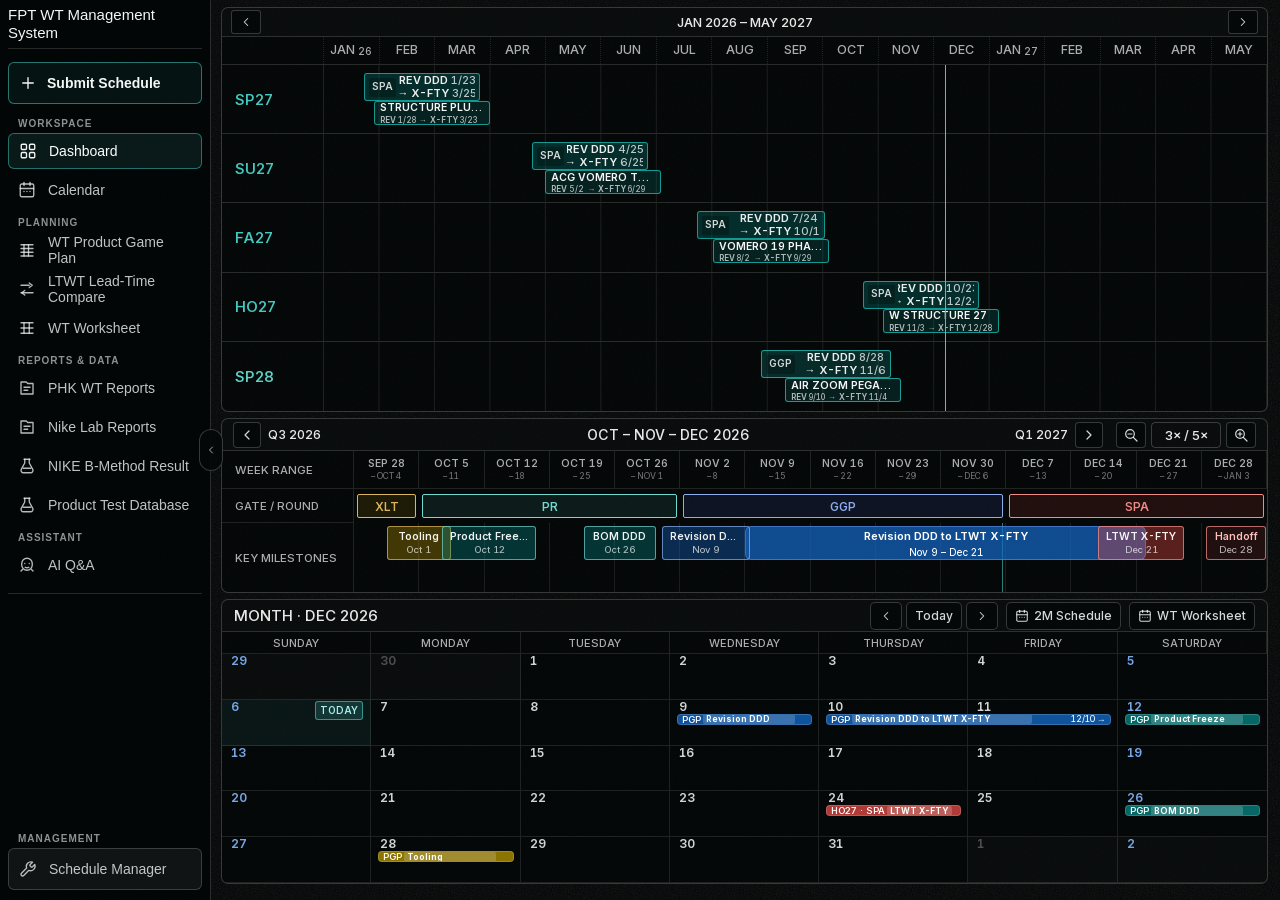
==== commit 5a938361: "Add LTWT lead-time comparison view" ====
--- a/index.html
+++ b/index.html
@@ -5,7 +5,7 @@
   <meta name="viewport" content="width=device-width, initial-scale=1">
   <title>FPT WT Management System</title>
   <link rel="icon" href="data:,">
-  <link rel="stylesheet" href="./wt-system.css?v=202607162345">
+  <link rel="stylesheet" href="./wt-system.css?v=202607241130">
 </head>
 <body>
   <div
@@ -20,6 +20,6 @@
     data-wt-tcms-events-url="./tcms-wt-events.json"
     data-wt-tcms-refresh-ms="60000"
   ></div>
-  <script defer src="./wt-system.js?v=202607162345"></script>
+  <script defer src="./wt-system.js?v=202607241130"></script>
 </body>
 </html>
--- a/wt-system.css
+++ b/wt-system.css
@@ -12195,6 +12195,611 @@
   }
 }
 
+/* LTWT lead-time comparison */
+.wt-app.is-leadtime,
+.wt-app.is-leadtime .wt-main,
+.wt-app.is-leadtime .wt-workspace {
+  min-width: 0;
+  min-height: 0;
+  background: #020606;
+  color: #f4fbfb;
+  font-family: "T2RL Inter", "Inter WT", "Segoe UI", Arial, sans-serif;
+}
+
+.wt-app.is-leadtime .wt-workspace {
+  overflow: auto;
+}
+
+.wt-lead-page {
+  --wt-lead-label-width: clamp(176px, 15vw, 220px);
+  width: 100%;
+  min-width: 1040px;
+  min-height: 100%;
+  display: grid;
+  grid-template-rows: auto 64px auto auto;
+  align-content: start;
+  padding: 20px 24px 22px;
+  color: #f4fbfb;
+  background-color: #020606;
+  letter-spacing: 0;
+}
+
+.wt-lead-header {
+  min-height: 88px;
+  display: flex;
+  align-items: flex-start;
+  justify-content: space-between;
+  gap: 28px;
+  padding: 0 0 18px;
+  border-bottom: 1px solid rgba(185, 219, 218, .24);
+}
+
+.wt-lead-header > div:first-child {
+  min-width: 0;
+}
+
+.wt-lead-header small,
+.wt-lead-axis-label span,
+.wt-lead-lane > header small,
+.wt-lead-formula span {
+  color: #43c9c0;
+  font-size: 11px;
+  font-weight: 650;
+  line-height: 1.2;
+}
+
+.wt-lead-header h1 {
+  margin: 5px 0 3px;
+  color: #ffffff;
+  font-size: clamp(25px, 2vw, 32px);
+  font-weight: 560;
+  line-height: 1.08;
+  letter-spacing: 0;
+}
+
+.wt-lead-header p {
+  margin: 0;
+  color: rgba(226, 241, 241, .7);
+  font-size: 14px;
+  font-weight: 400;
+  line-height: 1.4;
+}
+
+.wt-lead-advantage {
+  min-width: 252px;
+  display: grid;
+  justify-items: end;
+  gap: 2px;
+  padding: 9px 0 0 18px;
+  border-left: 2px solid #43c9c0;
+  text-align: right;
+}
+
+.wt-lead-advantage span {
+  color: rgba(225, 241, 241, .64);
+  font-size: 10px;
+  font-weight: 600;
+}
+
+.wt-lead-advantage strong {
+  color: #43c9c0;
+  font-size: clamp(21px, 1.7vw, 28px);
+  font-weight: 650;
+  line-height: 1.05;
+}
+
+.wt-lead-advantage small {
+  color: #ffffff;
+  font-size: 12px;
+  font-weight: 500;
+}
+
+.wt-lead-axis {
+  min-width: 0;
+  display: grid;
+  grid-template-columns: var(--wt-lead-label-width) minmax(0, 1fr);
+  border-bottom: 1px solid rgba(185, 219, 218, .24);
+}
+
+.wt-lead-axis-label {
+  display: grid;
+  align-content: center;
+  gap: 2px;
+  padding: 0 16px;
+  border-right: 1px solid rgba(185, 219, 218, .24);
+}
+
+.wt-lead-axis-label b {
+  color: rgba(240, 250, 250, .9);
+  font-size: 13px;
+  font-weight: 520;
+}
+
+.wt-lead-months {
+  position: relative;
+  min-width: 0;
+}
+
+.wt-lead-month {
+  position: absolute;
+  inset: 0 auto 0 var(--left);
+  width: var(--width);
+  display: flex;
+  align-items: center;
+  justify-content: center;
+  gap: 7px;
+  border-right: 1px solid rgba(185, 219, 218, .2);
+}
+
+.wt-lead-month:first-child {
+  border-left: 1px solid rgba(185, 219, 218, .2);
+}
+
+.wt-lead-month b {
+  color: #ffffff;
+  font-size: 14px;
+  font-weight: 620;
+}
+
+.wt-lead-month span {
+  color: rgba(225, 241, 241, .55);
+  font-size: 11px;
+  font-weight: 500;
+}
+
+.wt-lead-board {
+  min-width: 0;
+  border: 1px solid rgba(185, 219, 218, .24);
+  border-top: 0;
+}
+
+.wt-lead-lane {
+  min-width: 0;
+  display: grid;
+  grid-template-columns: var(--wt-lead-label-width) minmax(0, 1fr);
+  border-bottom: 1px solid rgba(185, 219, 218, .24);
+  background: rgba(255, 255, 255, .012);
+}
+
+.wt-lead-lane.is-running {
+  background: rgba(67, 201, 192, .035);
+}
+
+.wt-lead-lane > header {
+  min-width: 0;
+  min-height: 270px;
+  display: grid;
+  align-content: center;
+  gap: 5px;
+  padding: 22px 18px;
+  border-right: 1px solid rgba(185, 219, 218, .24);
+}
+
+.wt-lead-lane > header h2 {
+  margin: 0;
+  color: #ffffff;
+  font-size: clamp(20px, 1.5vw, 26px);
+  font-weight: 560;
+  line-height: 1.12;
+  letter-spacing: 0;
+}
+
+.wt-lead-lane > header p {
+  margin: 2px 0 0;
+  color: rgba(225, 241, 241, .6);
+  font-size: 12px;
+  line-height: 1.4;
+}
+
+.wt-lead-lane > header p b {
+  color: #ffffff;
+  font-size: 14px;
+  font-weight: 600;
+}
+
+.wt-lead-lane.is-running > header p b {
+  color: #43c9c0;
+}
+
+.wt-lead-track {
+  position: relative;
+  min-width: 0;
+  min-height: 270px;
+}
+
+.wt-lead-month-line,
+.wt-lead-shared-line {
+  position: absolute;
+  top: 0;
+  bottom: 0;
+  left: var(--x);
+  width: 0;
+  pointer-events: none;
+}
+
+.wt-lead-month-line {
+  border-left: 1px solid rgba(185, 219, 218, .12);
+}
+
+.wt-lead-shared-line {
+  z-index: 1;
+  border-left: 1px dashed rgba(255, 255, 255, .34);
+}
+
+.wt-lead-baseline {
+  position: absolute;
+  z-index: 2;
+  top: 125px;
+  right: 0;
+  left: 0;
+  height: 2px;
+  background: rgba(226, 241, 241, .5);
+}
+
+.wt-lead-phase {
+  position: absolute;
+  z-index: 3;
+  top: calc(20px + var(--row) * 31px);
+  left: var(--left);
+  width: var(--width);
+  min-width: 54px;
+  height: 24px;
+  display: block;
+  padding: 0;
+  border: 1px solid rgba(134, 194, 217, .7);
+  border-radius: 4px;
+  background: rgba(88, 160, 197, .18);
+  overflow: visible;
+  white-space: nowrap;
+}
+
+.wt-lead-phase.is-running {
+  border-color: rgba(67, 201, 192, .8);
+  background: rgba(67, 201, 192, .14);
+}
+
+.wt-lead-phase.is-parallel::before {
+  content: "PARALLEL";
+  position: absolute;
+  right: 5px;
+  bottom: -14px;
+  color: rgba(67, 201, 192, .8);
+  font-size: 8px;
+  font-weight: 650;
+}
+
+.wt-lead-phase span {
+  position: absolute;
+  bottom: calc(100% + 3px);
+  left: 0;
+  color: rgba(234, 247, 247, .72);
+  font-size: 10px;
+  font-weight: 520;
+  line-height: 1;
+  white-space: nowrap;
+}
+
+.wt-lead-phase b {
+  position: absolute;
+  top: 50%;
+  left: 50%;
+  color: #ffffff;
+  font-size: 10px;
+  font-weight: 700;
+  line-height: 1;
+  white-space: nowrap;
+  transform: translate(-50%, -50%);
+}
+
+.wt-lead-milestone {
+  position: absolute;
+  z-index: 5;
+  top: 119px;
+  left: var(--x);
+  color: #eef8f8;
+}
+
+.wt-lead-milestone > i {
+  position: absolute;
+  width: 14px;
+  height: 14px;
+  border: 2px solid #ffffff;
+  border-radius: 50%;
+  background: #0c8f93;
+  transform: translateX(-50%);
+}
+
+.wt-lead-milestone.is-running > i {
+  background: #43c9c0;
+}
+
+.wt-lead-milestone.is-shared > i {
+  width: 14px;
+  height: 14px;
+  border: 0;
+  border-radius: 1px;
+  background: #ffffff;
+  transform: translate(-50%, 0) rotate(45deg);
+}
+
+.wt-lead-milestone.is-result > i {
+  width: 17px;
+  height: 17px;
+  border-radius: 1px;
+  background: #43c9c0;
+  transform: translate(-50%, -1px) rotate(45deg);
+}
+
+.wt-lead-milestone > div {
+  position: absolute;
+  left: 0;
+  width: 142px;
+  display: grid;
+  gap: 4px;
+  transform: translateX(-50%);
+  text-align: center;
+}
+
+.wt-lead-milestone.is-top > div {
+  top: 27px;
+}
+
+.wt-lead-milestone.is-bottom > div {
+  top: 80px;
+}
+
+.wt-lead-milestone.is-align-start > div {
+  transform: translateX(-14%);
+  text-align: left;
+}
+
+.wt-lead-milestone.is-align-end > div {
+  transform: translateX(-100%);
+  text-align: right;
+}
+
+.wt-lead-milestone > div span {
+  color: rgba(234, 247, 247, .82);
+  font-size: 11px;
+  font-weight: 520;
+  line-height: 1.2;
+}
+
+.wt-lead-milestone > div span small {
+  display: block;
+  margin-top: 2px;
+  color: rgba(67, 201, 192, .8);
+  font-size: 8px;
+  font-weight: 650;
+}
+
+.wt-lead-milestone > div b {
+  color: #ffffff;
+  font-size: 15px;
+  font-weight: 630;
+  line-height: 1;
+}
+
+.wt-lead-milestone.is-result > div span,
+.wt-lead-milestone.is-result > div b {
+  color: #43c9c0;
+}
+
+.wt-lead-result-gap {
+  position: relative;
+  height: 68px;
+  margin-left: var(--wt-lead-label-width);
+  background: rgba(67, 201, 192, .025);
+}
+
+.wt-lead-result-gap > span {
+  position: absolute;
+  top: 13px;
+  bottom: 13px;
+  left: var(--x);
+  border-left: 1px dashed #43c9c0;
+}
+
+.wt-lead-result-gap > div {
+  position: absolute;
+  top: 23px;
+  left: var(--left);
+  width: calc(var(--right) - var(--left));
+  height: 2px;
+  border-right: 7px solid #43c9c0;
+  border-left: 7px solid #43c9c0;
+  background: #43c9c0;
+}
+
+.wt-lead-result-gap > div b,
+.wt-lead-result-gap > div small {
+  position: absolute;
+  left: 50%;
+  white-space: nowrap;
+  transform: translateX(-50%);
+}
+
+.wt-lead-result-gap > div b {
+  top: -20px;
+  color: #43c9c0;
+  font-size: 13px;
+  font-weight: 700;
+}
+
+.wt-lead-result-gap > div small {
+  top: 8px;
+  color: rgba(234, 247, 247, .7);
+  font-size: 10px;
+  font-weight: 500;
+}
+
+.wt-lead-footer {
+  min-height: 72px;
+  display: flex;
+  align-items: center;
+  justify-content: space-between;
+  gap: 24px;
+  padding: 14px 16px;
+  border: 1px solid rgba(185, 219, 218, .24);
+  border-top: 0;
+}
+
+.wt-lead-formula {
+  min-width: 0;
+  display: grid;
+  gap: 4px;
+}
+
+.wt-lead-formula b {
+  color: rgba(242, 250, 250, .9);
+  font-size: 13px;
+  font-weight: 500;
+  line-height: 1.35;
+}
+
+.wt-lead-legend {
+  display: flex;
+  align-items: center;
+  justify-content: flex-end;
+  gap: 14px;
+  white-space: nowrap;
+}
+
+.wt-lead-legend span {
+  display: inline-flex;
+  align-items: center;
+  gap: 6px;
+  color: rgba(234, 247, 247, .7);
+  font-size: 10px;
+  font-weight: 500;
+}
+
+.wt-lead-legend i {
+  width: 10px;
+  height: 10px;
+  border: 1px solid #ffffff;
+  border-radius: 50%;
+  background: #0c8f93;
+}
+
+.wt-lead-legend i.is-shared {
+  border: 0;
+  border-radius: 1px;
+  background: #ffffff;
+  transform: rotate(45deg);
+}
+
+.wt-lead-legend i.is-running {
+  background: #43c9c0;
+}
+
+.wt-lead-legend i.is-phase {
+  width: 18px;
+  border-color: rgba(134, 194, 217, .8);
+  border-radius: 2px;
+  background: rgba(88, 160, 197, .25);
+}
+
+@media (min-width: 1600px) {
+  .wt-lead-page {
+    --wt-lead-label-width: 230px;
+    padding: 24px 28px;
+  }
+
+  .wt-lead-lane > header,
+  .wt-lead-track {
+    min-height: 286px;
+  }
+
+  .wt-lead-milestone > div span {
+    font-size: 12px;
+  }
+
+  .wt-lead-milestone > div b {
+    font-size: 17px;
+  }
+}
+
+@media (max-width: 1180px) {
+  .wt-lead-page {
+    --wt-lead-label-width: 176px;
+    padding-inline: 16px;
+  }
+
+  .wt-lead-footer {
+    align-items: flex-start;
+    flex-direction: column;
+  }
+
+  .wt-lead-legend {
+    justify-content: flex-start;
+  }
+}
+
+@media (max-height: 850px) {
+  .wt-lead-page {
+    grid-template-rows: auto 54px auto auto;
+    padding-block: 14px;
+  }
+
+  .wt-lead-header {
+    min-height: 72px;
+    padding-bottom: 12px;
+  }
+
+  .wt-lead-header h1 {
+    font-size: 27px;
+  }
+
+  .wt-lead-advantage {
+    padding-top: 5px;
+  }
+
+  .wt-lead-lane > header,
+  .wt-lead-track {
+    min-height: 230px;
+  }
+
+  .wt-lead-baseline {
+    top: 102px;
+  }
+
+  .wt-lead-phase {
+    top: calc(13px + var(--row) * 27px);
+    height: 22px;
+  }
+
+  .wt-lead-milestone {
+    top: 96px;
+  }
+
+  .wt-lead-milestone.is-top > div {
+    top: 26px;
+  }
+
+  .wt-lead-milestone.is-bottom > div {
+    top: 70px;
+  }
+
+  .wt-lead-result-gap {
+    height: 56px;
+  }
+
+  .wt-lead-result-gap > span {
+    top: 8px;
+    bottom: 8px;
+  }
+
+  .wt-lead-result-gap > div {
+    top: 20px;
+  }
+
+  .wt-lead-footer {
+    min-height: 64px;
+    padding-block: 10px;
+  }
+}
+
 @media (prefers-reduced-motion: reduce) {
   #wt-system-root *,
   .wt-root * {
